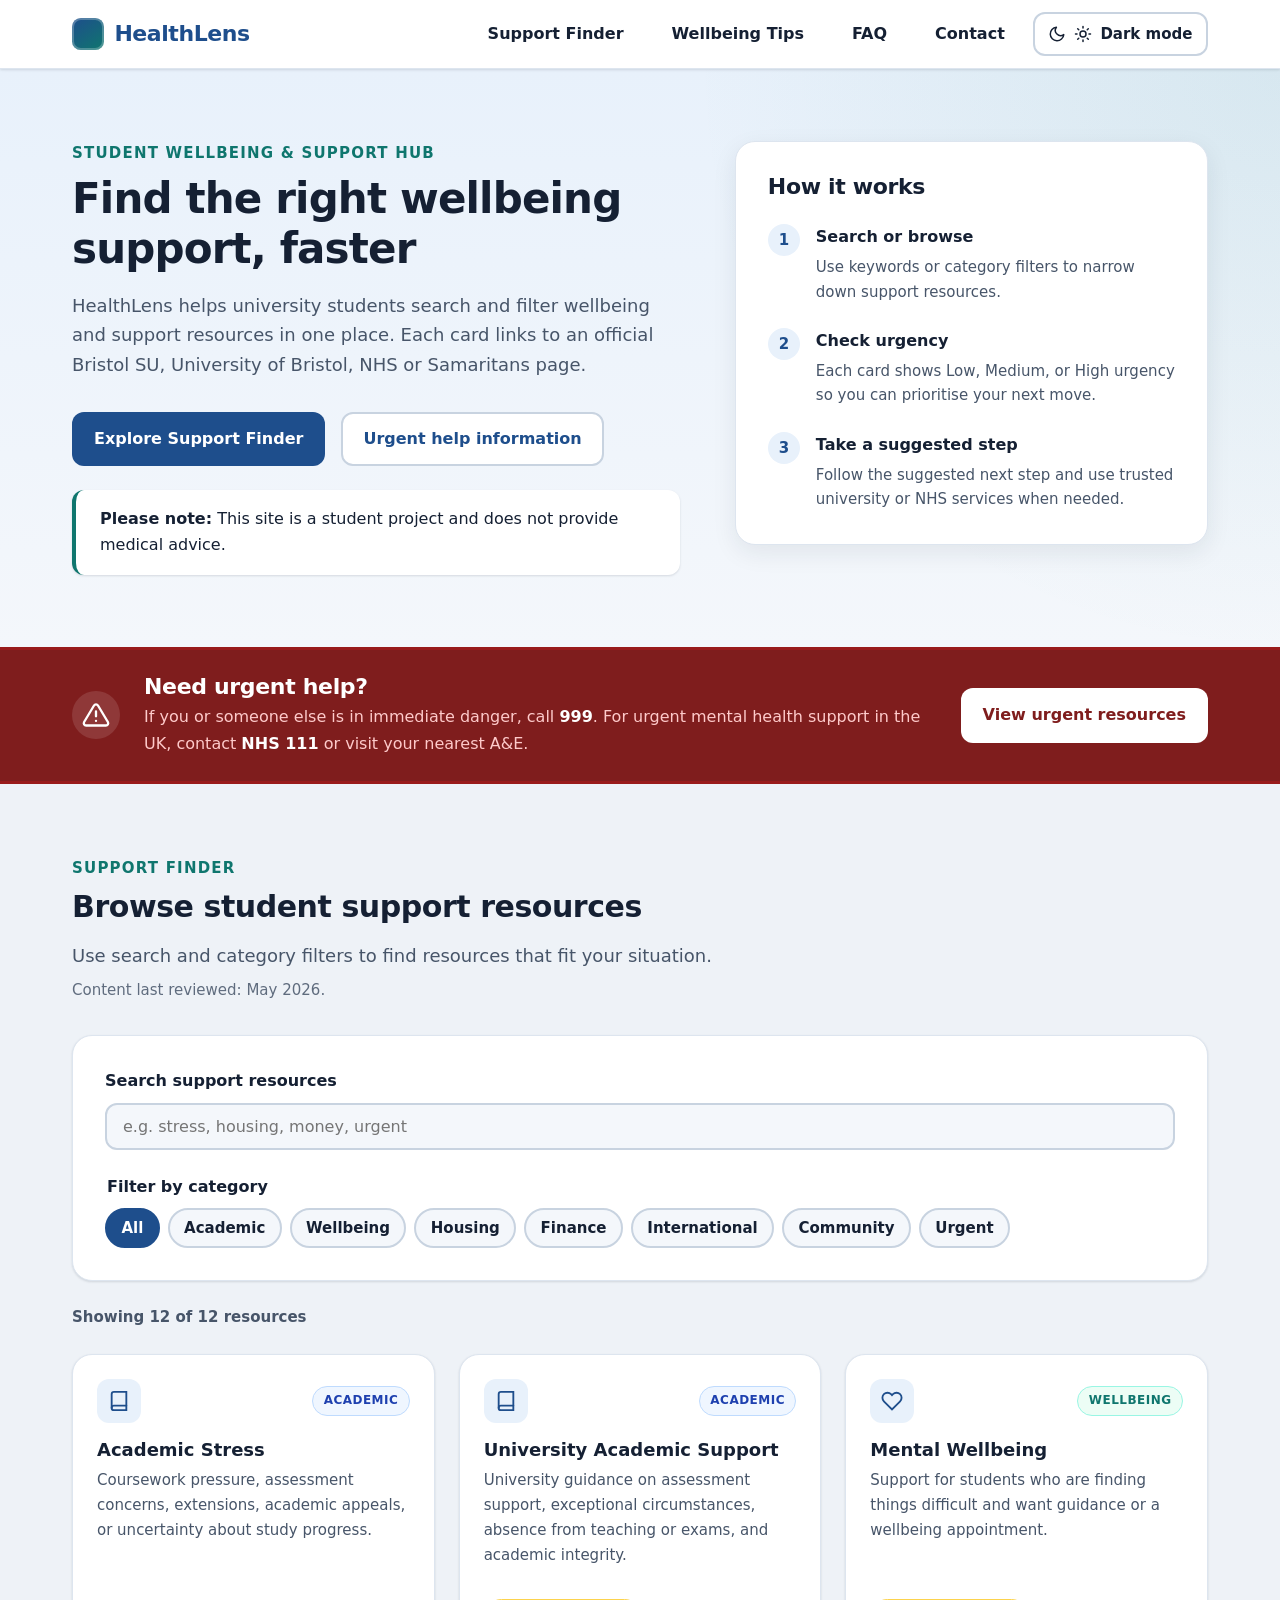
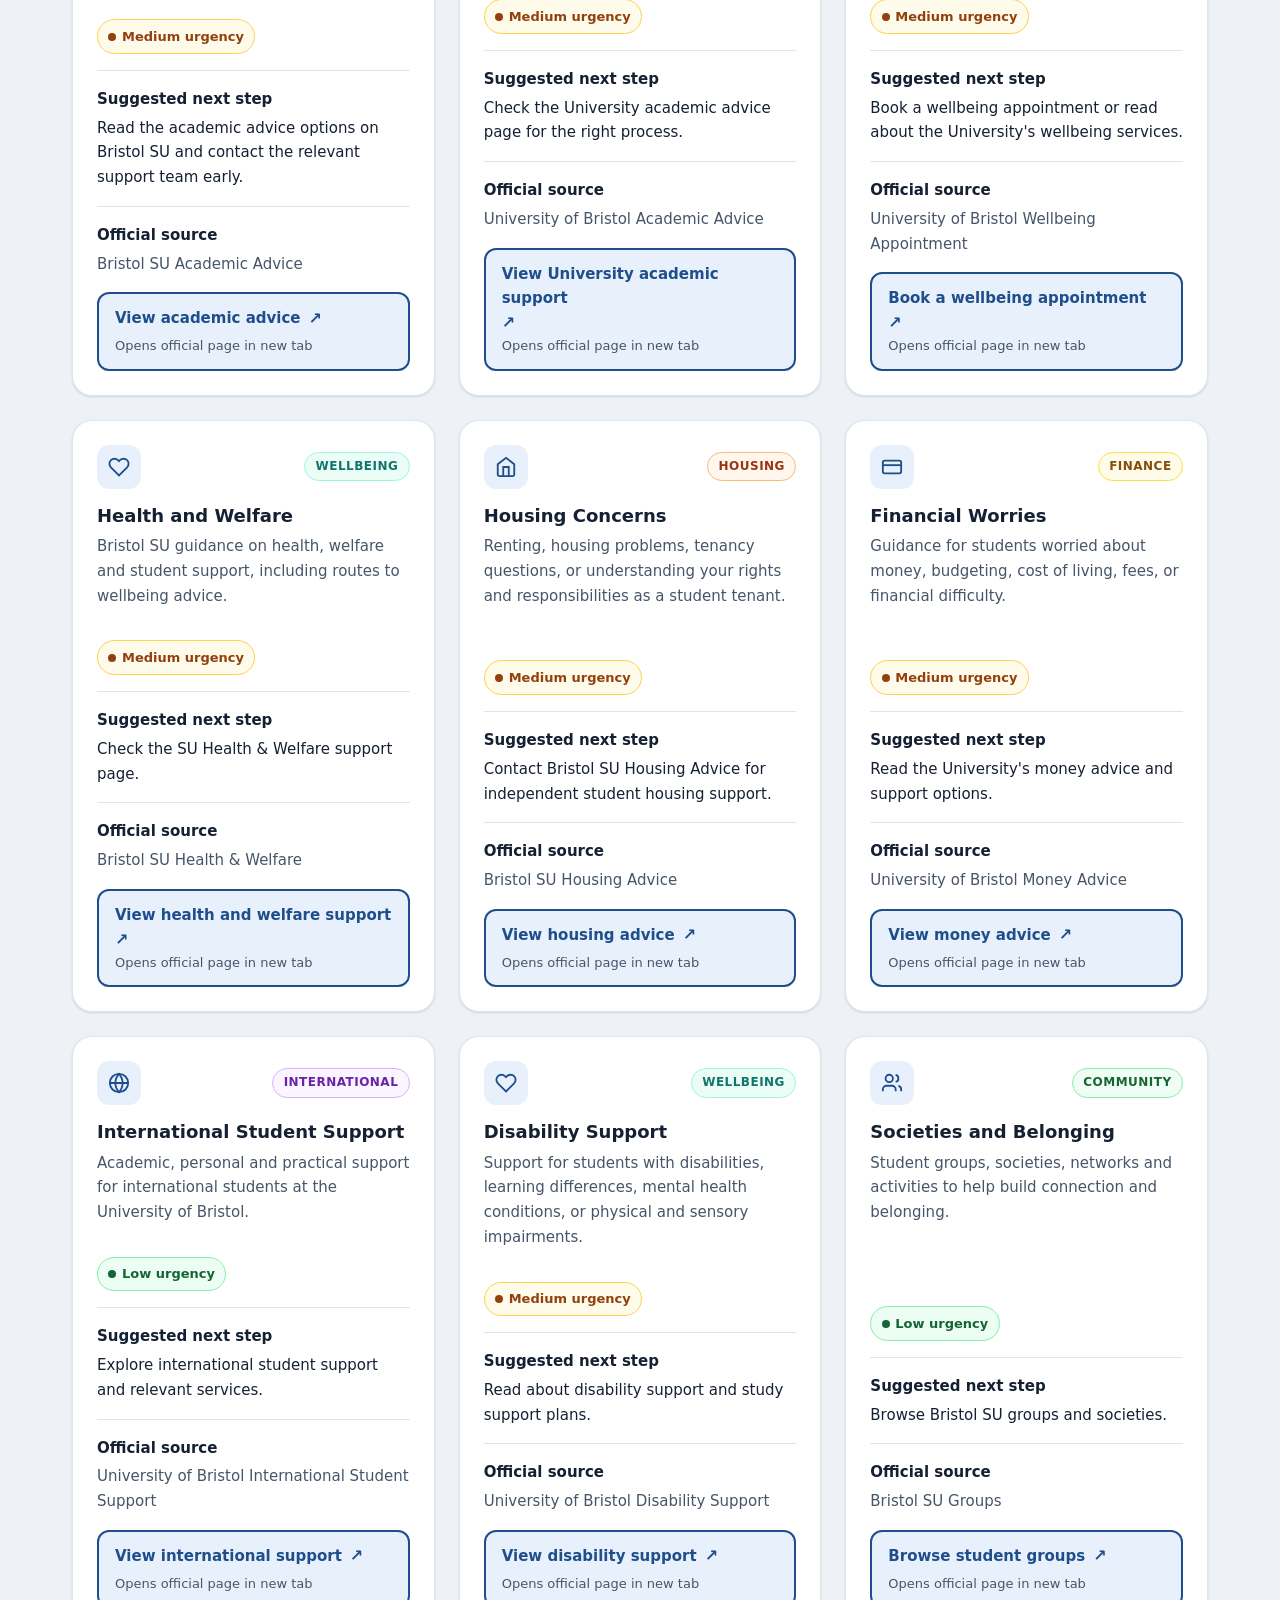
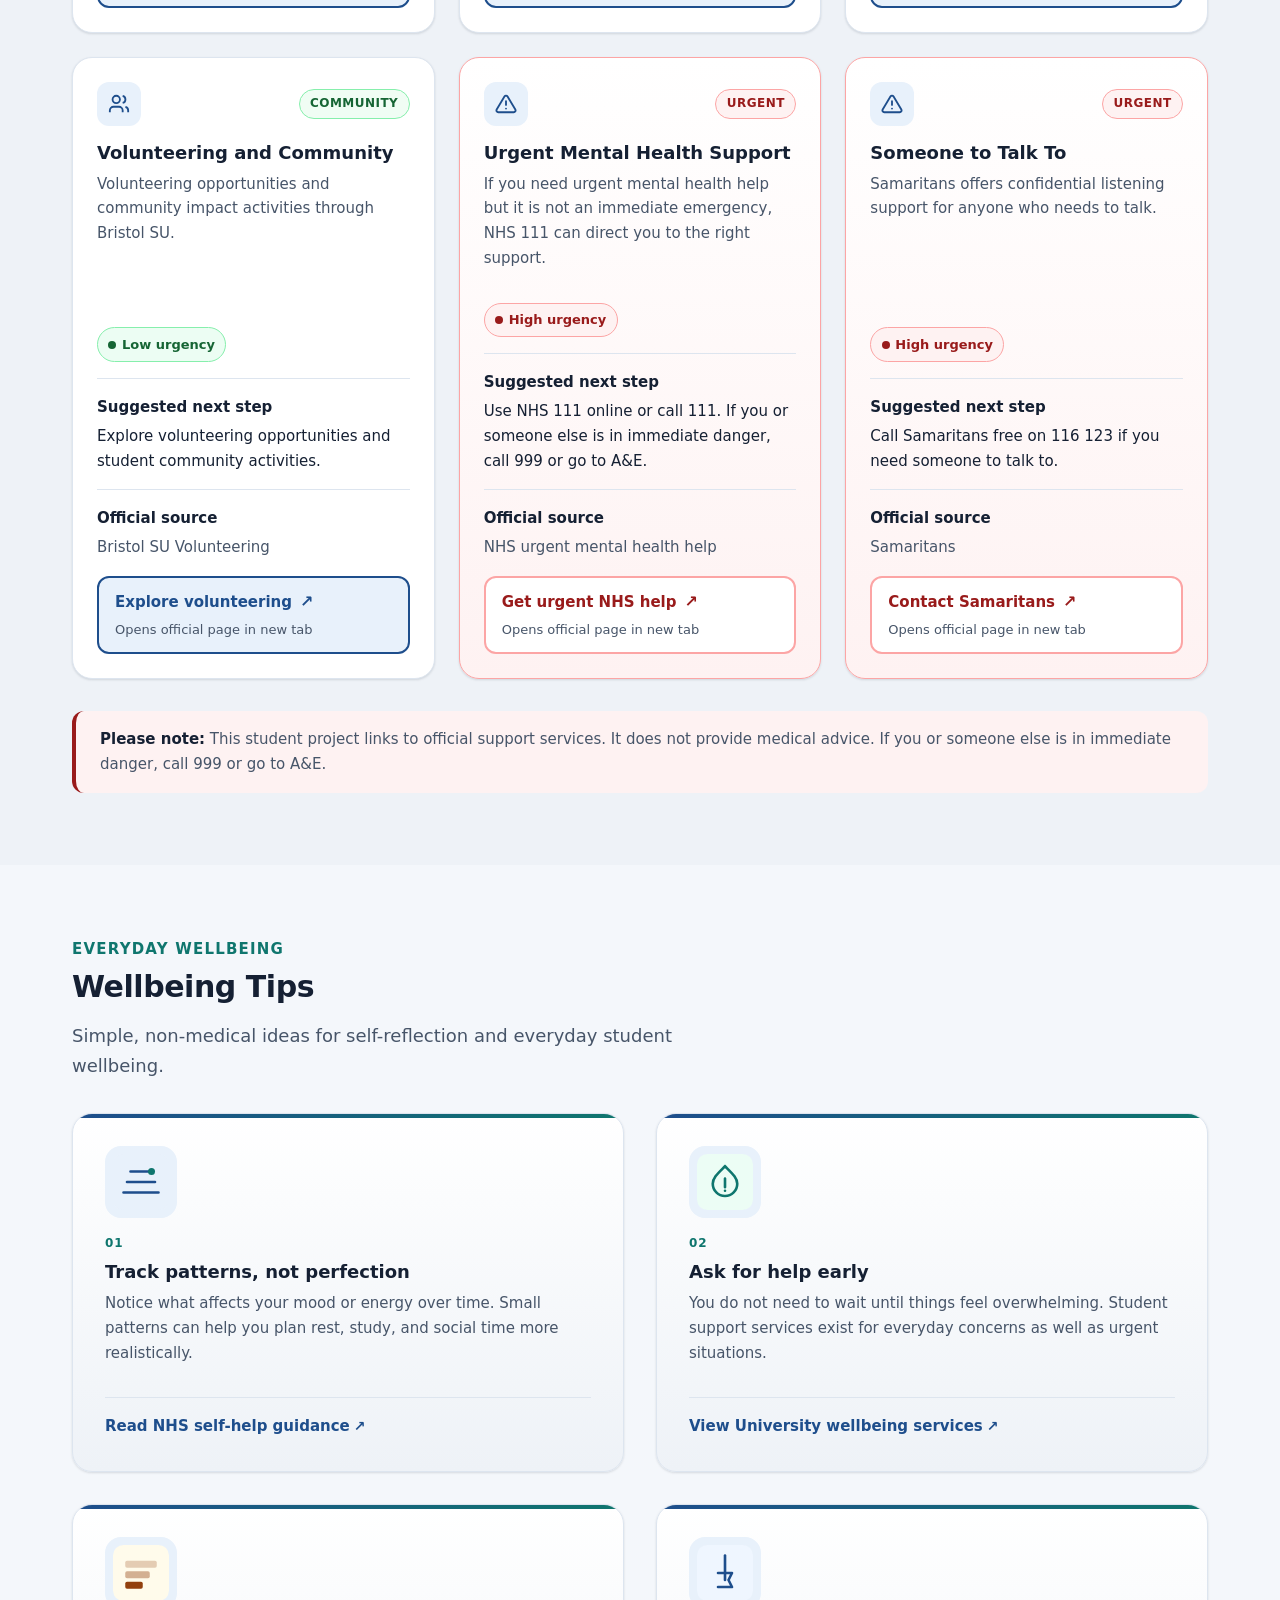
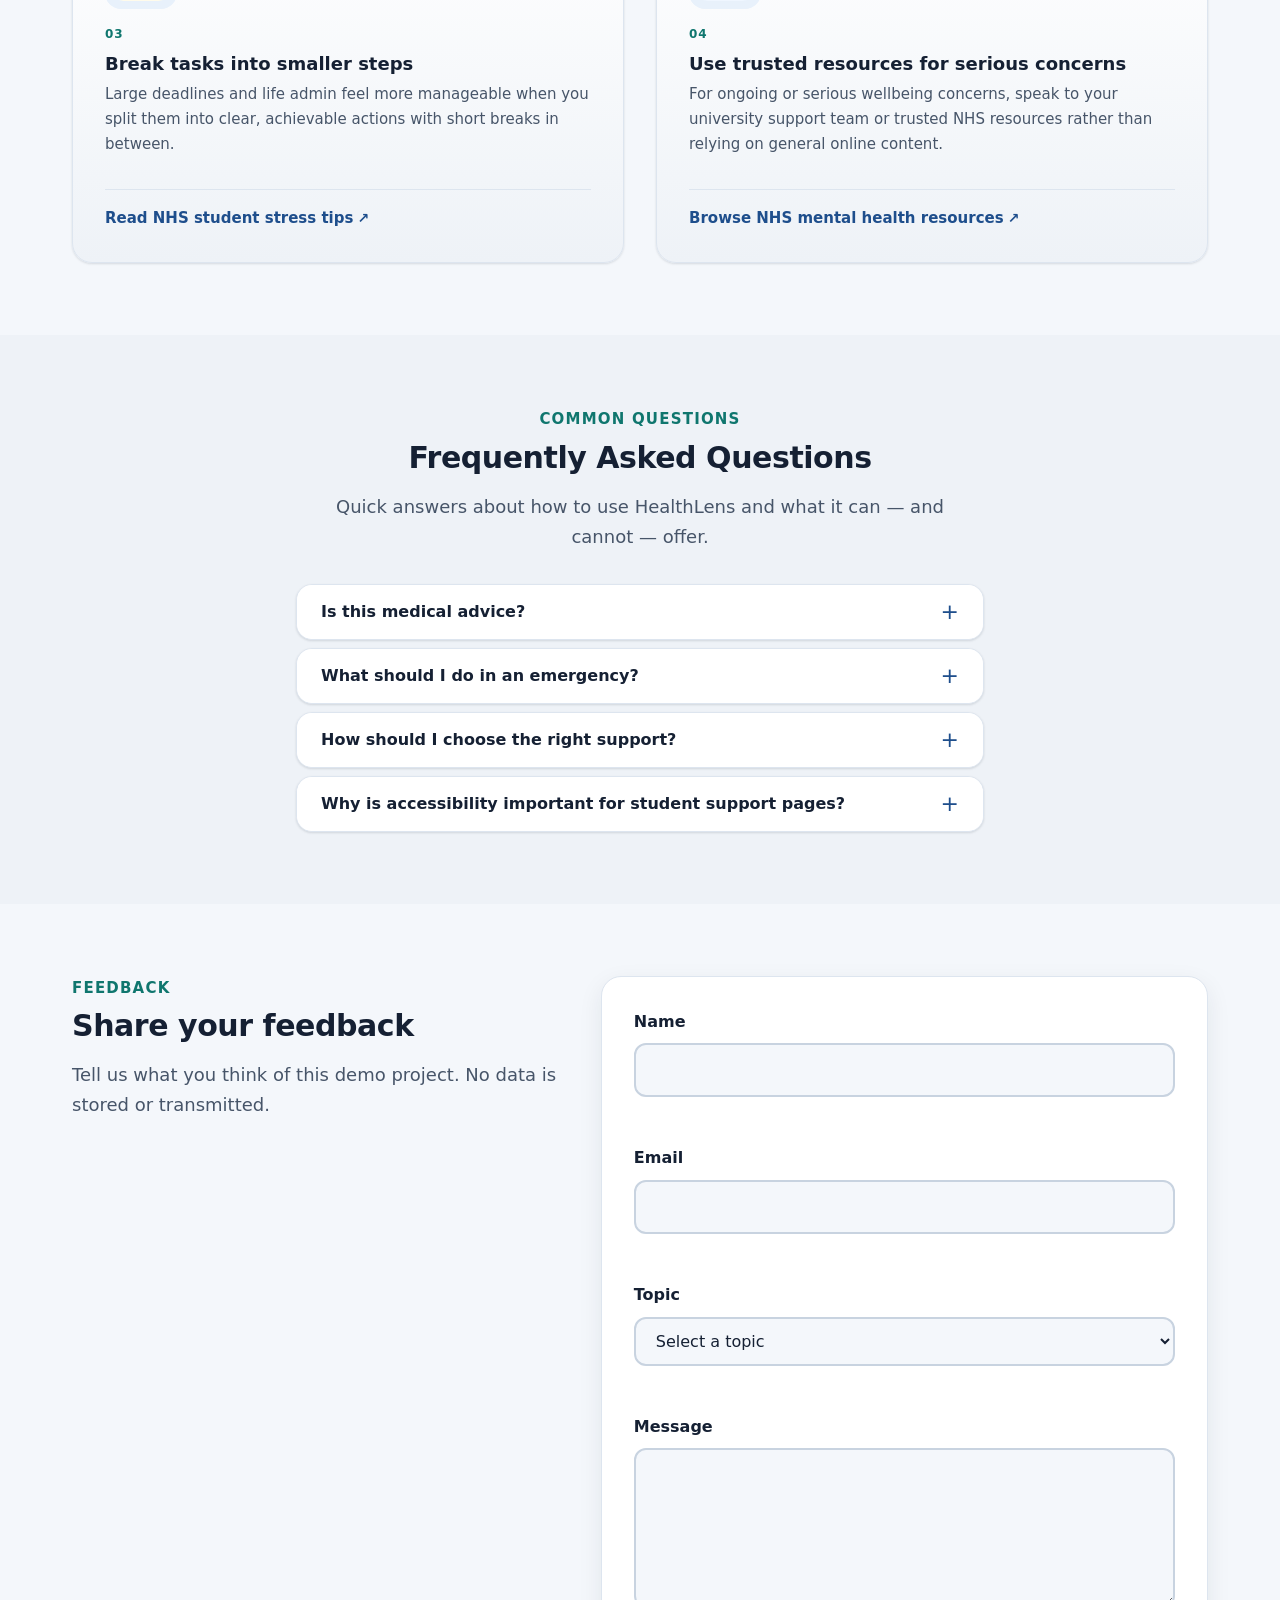
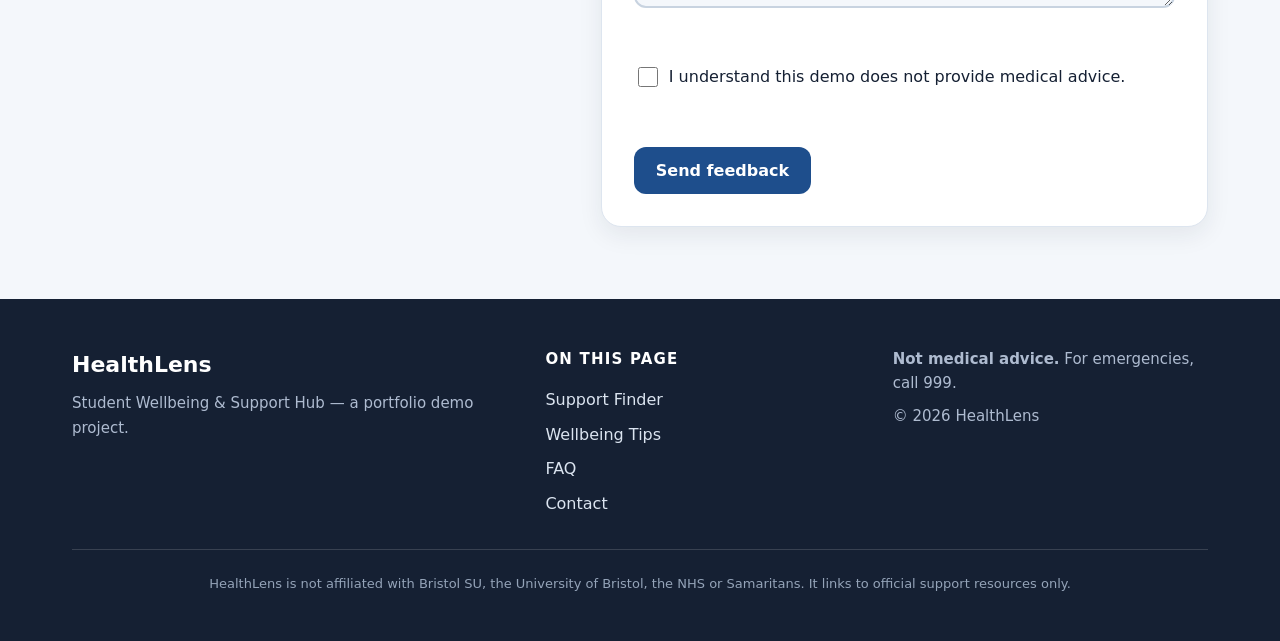
==== index.html @ 634e454d "fix minor bugs" ====
<!DOCTYPE html>
<html lang="en">
<head>
  <meta charset="UTF-8">
  <meta name="viewport" content="width=device-width, initial-scale=1.0">
  <meta name="description" content="HealthLens helps university students find wellbeing and support resources quickly. Search, filter, and explore student support options — not medical advice.">
  <title>HealthLens — Student Wellbeing &amp; Support Hub</title>
  <link rel="icon" href="./assets/favicon.svg" type="image/svg+xml">
  <link rel="stylesheet" href="./styles.css">
  <script>
    (function () {
      try {
        var stored = localStorage.getItem("healthlens-theme");
        if (stored === "light" || stored === "dark") {
          document.documentElement.setAttribute("data-theme", stored);
        } else if (window.matchMedia("(prefers-color-scheme: dark)").matches) {
          document.documentElement.setAttribute("data-theme", "dark");
        } else {
          document.documentElement.setAttribute("data-theme", "light");
        }
      } catch (error) {
        document.documentElement.setAttribute("data-theme", "light");
      }
    })();
  </script>
</head>
<body>
  <a class="skip-link" href="#main-content">Skip to main content</a>

  <header class="site-header">
    <div class="container header-inner">
      <a class="site-logo" href="#hero">
        <span class="site-logo__mark" aria-hidden="true"></span>
        <span class="site-logo__text">HealthLens</span>
      </a>

      <nav id="site-nav" class="site-nav" aria-label="Main navigation">
        <ul class="nav-list">
          <li><a href="#support-finder">Support Finder</a></li>
          <li><a href="#wellbeing-tips">Wellbeing Tips</a></li>
          <li><a href="#faq">FAQ</a></li>
          <li><a href="#contact">Contact</a></li>
        </ul>
      </nav>

      <div class="header-actions">
        <button
          type="button"
          id="theme-toggle"
          class="theme-toggle"
          aria-label="Switch to dark mode"
          aria-pressed="false"
        >
          <span class="theme-toggle__icon theme-toggle__icon--light" aria-hidden="true">
            <svg width="18" height="18" viewBox="0 0 24 24" fill="none" xmlns="http://www.w3.org/2000/svg">
              <path d="M21 12.79A9 9 0 1 1 11.21 3 7 7 0 0 0 21 12.79Z" stroke="currentColor" stroke-width="2" stroke-linecap="round" stroke-linejoin="round"/>
            </svg>
          </span>
          <span class="theme-toggle__icon theme-toggle__icon--dark" aria-hidden="true" hidden>
            <svg width="18" height="18" viewBox="0 0 24 24" fill="none" xmlns="http://www.w3.org/2000/svg">
              <circle cx="12" cy="12" r="4" stroke="currentColor" stroke-width="2"/>
              <path d="M12 2v2M12 20v2M4.93 4.93l1.41 1.41M17.66 17.66l1.41 1.41M2 12h2M20 12h2M4.93 19.07l1.41-1.41M17.66 6.34l1.41-1.41" stroke="currentColor" stroke-width="2" stroke-linecap="round"/>
            </svg>
          </span>
          <span class="theme-toggle__text">Dark mode</span>
        </button>
        <button
          class="nav-toggle"
          type="button"
          aria-expanded="false"
          aria-controls="site-nav"
          aria-label="Open navigation menu"
        >
          <span class="nav-toggle-bar" aria-hidden="true"></span>
          <span class="nav-toggle-bar" aria-hidden="true"></span>
          <span class="nav-toggle-bar" aria-hidden="true"></span>
        </button>
      </div>
    </div>
  </header>

  <main id="main-content">
    <section id="hero" class="hero" aria-labelledby="hero-heading">
      <div class="container hero-grid">
        <div class="hero-content">
          <p class="hero-eyebrow">Student Wellbeing &amp; Support Hub</p>
          <h1 id="hero-heading">Find the right wellbeing support, faster</h1>
          <p class="hero-lead">
            HealthLens helps university students search and filter wellbeing and support resources in one place.
            Each card links to an official Bristol SU, University of Bristol, NHS or Samaritans page.
          </p>
          <div class="hero-actions">
            <a class="btn btn-primary" href="#support-finder">Explore Support Finder</a>
            <a class="btn btn-secondary" href="#urgent-help">Urgent help information</a>
          </div>
          <p class="disclaimer" role="note">
            <strong>Please note:</strong> This site is a student project and does not provide medical advice.
          </p>
        </div>

        <aside class="hero-panel" aria-labelledby="how-it-works-heading">
          <h2 id="how-it-works-heading" class="hero-panel__title">How it works</h2>
          <ol class="hero-steps">
            <li class="hero-step">
              <span class="hero-step__number" aria-hidden="true">1</span>
              <div>
                <strong>Search or browse</strong>
                <p>Use keywords or category filters to narrow down support resources.</p>
              </div>
            </li>
            <li class="hero-step">
              <span class="hero-step__number" aria-hidden="true">2</span>
              <div>
                <strong>Check urgency</strong>
                <p>Each card shows Low, Medium, or High urgency so you can prioritise your next move.</p>
              </div>
            </li>
            <li class="hero-step">
              <span class="hero-step__number" aria-hidden="true">3</span>
              <div>
                <strong>Take a suggested step</strong>
                <p>Follow the suggested next step and use trusted university or NHS services when needed.</p>
              </div>
            </li>
          </ol>
        </aside>
      </div>
    </section>

    <aside id="urgent-help" class="crisis-banner" aria-labelledby="crisis-heading">
      <div class="container crisis-banner__inner">
        <div class="crisis-banner__icon" aria-hidden="true">
          <svg width="28" height="28" viewBox="0 0 24 24" fill="none" xmlns="http://www.w3.org/2000/svg">
            <path d="M12 9v4m0 4h.01M10.29 3.86 1.82 18a2 2 0 0 0 1.71 3h16.94a2 2 0 0 0 1.71-3L13.71 3.86a2 2 0 0 0-3.42 0Z" stroke="currentColor" stroke-width="2" stroke-linecap="round" stroke-linejoin="round"/>
          </svg>
        </div>
        <div class="crisis-banner__content">
          <h2 id="crisis-heading">Need urgent help?</h2>
          <p>
            If you or someone else is in immediate danger, call <strong>999</strong>.
            For urgent mental health support in the UK, contact <strong>NHS 111</strong> or visit your nearest A&amp;E.
          </p>
        </div>
        <a class="btn btn-crisis" href="#resource-grid" data-category-jump="urgent">View urgent resources</a>
      </div>
    </aside>

    <section id="support-finder" class="section section--alt support-finder" aria-labelledby="support-finder-heading">
      <div class="container">
        <header class="section-header">
          <p class="section-eyebrow">Support Finder</p>
          <h2 id="support-finder-heading">Browse student support resources</h2>
          <p class="section-intro">
            Use search and category filters to find resources that fit your situation.
          </p>
          <p class="content-meta">Content last reviewed: May 2026.</p>
        </header>

        <div class="finder-controls">
          <div class="search-wrapper">
            <label for="resource-search">Search support resources</label>
            <input
              type="search"
              id="resource-search"
              name="resource-search"
              autocomplete="off"
              placeholder="e.g. stress, housing, money, urgent"
            >
          </div>

          <fieldset class="filter-fieldset">
            <legend>Filter by category</legend>
            <div class="filter-buttons" role="group" aria-label="Category filters">
              <button type="button" class="filter-btn is-active" data-category="all" aria-pressed="true">All</button>
              <button type="button" class="filter-btn" data-category="academic" aria-pressed="false">Academic</button>
              <button type="button" class="filter-btn" data-category="wellbeing" aria-pressed="false">Wellbeing</button>
              <button type="button" class="filter-btn" data-category="housing" aria-pressed="false">Housing</button>
              <button type="button" class="filter-btn" data-category="finance" aria-pressed="false">Finance</button>
              <button type="button" class="filter-btn" data-category="international" aria-pressed="false">International</button>
              <button type="button" class="filter-btn" data-category="community" aria-pressed="false">Community</button>
              <button type="button" class="filter-btn" data-category="urgent" aria-pressed="false">Urgent</button>
            </div>
          </fieldset>
        </div>

        <p id="results-count" class="results-count" aria-live="polite" aria-atomic="true">Loading support resources…</p>
        <p id="results-status" class="visually-hidden" aria-live="polite" aria-atomic="true"></p>

        <div id="resource-grid" class="resource-grid">
          <!-- Support cards rendered by script.js -->
        </div>

        <p class="support-note support-note--urgent" role="note">
          <strong>Please note:</strong> This student project links to official support services. It does not provide medical advice. If you or someone else is in immediate danger, call 999 or go to A&amp;E.
        </p>

        <p id="no-results" class="no-results" hidden>
          No matching resources found. Try a different search term or category.
        </p>
      </div>
    </section>

    <section id="wellbeing-tips" class="section wellbeing-tips" aria-labelledby="wellbeing-tips-heading">
      <div class="container">
        <header class="section-header">
          <p class="section-eyebrow">Everyday wellbeing</p>
          <h2 id="wellbeing-tips-heading">Wellbeing Tips</h2>
          <p class="section-intro">
            Simple, non-medical ideas for self-reflection and everyday student wellbeing.
          </p>
        </header>

        <ul class="tips-list">
          <li class="tip-card">
            <img class="tip-card__image" src="./assets/tips/tip-patterns.svg" alt="" width="64" height="64">
            <span class="tip-card__number" aria-hidden="true">01</span>
            <h3>Track patterns, not perfection</h3>
            <p>Notice what affects your mood or energy over time. Small patterns can help you plan rest, study, and social time more realistically.</p>
            <a class="tip-card__link" href="https://www.nhs.uk/mental-health/self-help/" target="_blank" rel="noopener noreferrer">Read NHS self-help guidance</a>
          </li>
          <li class="tip-card">
            <img class="tip-card__image" src="./assets/tips/tip-help.svg" alt="" width="64" height="64">
            <span class="tip-card__number" aria-hidden="true">02</span>
            <h3>Ask for help early</h3>
            <p>You do not need to wait until things feel overwhelming. Student support services exist for everyday concerns as well as urgent situations.</p>
            <a class="tip-card__link" href="https://www.bristol.ac.uk/students/support/managing-student-life/wellbeing-services/" target="_blank" rel="noopener noreferrer">View University wellbeing services</a>
          </li>
          <li class="tip-card">
            <img class="tip-card__image" src="./assets/tips/tip-steps.svg" alt="" width="64" height="64">
            <span class="tip-card__number" aria-hidden="true">03</span>
            <h3>Break tasks into smaller steps</h3>
            <p>Large deadlines and life admin feel more manageable when you split them into clear, achievable actions with short breaks in between.</p>
            <a class="tip-card__link" href="https://www.nhs.uk/mental-health/advice-for-life-situations/student-stress-self-help-tips/" target="_blank" rel="noopener noreferrer">Read NHS student stress tips</a>
          </li>
          <li class="tip-card">
            <img class="tip-card__image" src="./assets/tips/tip-trusted.svg" alt="" width="64" height="64">
            <span class="tip-card__number" aria-hidden="true">04</span>
            <h3>Use trusted resources for serious concerns</h3>
            <p>For ongoing or serious wellbeing concerns, speak to your university support team or trusted NHS resources rather than relying on general online content.</p>
            <a class="tip-card__link" href="https://www.nhs.uk/mental-health/" target="_blank" rel="noopener noreferrer">Browse NHS mental health resources</a>
          </li>
        </ul>
      </div>
    </section>

    <section id="faq" class="section section--alt faq" aria-labelledby="faq-heading">
      <div class="container container--narrow">
        <header class="section-header section-header--center">
          <p class="section-eyebrow">Common questions</p>
          <h2 id="faq-heading">Frequently Asked Questions</h2>
          <p class="section-intro">Quick answers about how to use HealthLens and what it can — and cannot — offer.</p>
        </header>

        <div class="accordion">
          <div class="accordion-item">
            <h3>
              <button type="button" class="accordion-trigger" id="faq-trigger-1" aria-expanded="false" aria-controls="faq-panel-1">
                Is this medical advice?
              </button>
            </h3>
            <div id="faq-panel-1" class="accordion-panel" role="region" aria-labelledby="faq-trigger-1" hidden>
              <p>
                No. HealthLens is a student project designed to help you discover wellbeing and support resources.
                It does not diagnose conditions, predict health outcomes, or recommend treatments.
                Always seek professional support for medical or mental health concerns.
              </p>
            </div>
          </div>

          <div class="accordion-item">
            <h3>
              <button type="button" class="accordion-trigger" id="faq-trigger-2" aria-expanded="false" aria-controls="faq-panel-2">
                What should I do in an emergency?
              </button>
            </h3>
            <div id="faq-panel-2" class="accordion-panel" role="region" aria-labelledby="faq-trigger-2" hidden>
              <p>
                If you or someone else is in immediate danger, call 999. For urgent mental health support in the UK,
                you can contact NHS 111 or visit your nearest A&amp;E. Your university may also offer an out-of-hours
                wellbeing helpline — check their official website for current contact details.
              </p>
            </div>
          </div>

          <div class="accordion-item">
            <h3>
              <button type="button" class="accordion-trigger" id="faq-trigger-3" aria-expanded="false" aria-controls="faq-panel-3">
                How should I choose the right support?
              </button>
            </h3>
            <div id="faq-panel-3" class="accordion-panel" role="region" aria-labelledby="faq-trigger-3" hidden>
              <p>
                Start with the urgency level on each card. Low urgency items may suit self-guided resources or peer groups.
                Medium urgency may benefit from speaking to a tutor, adviser, or wellbeing team. High urgency cards point
                toward immediate or specialist support. When unsure, contact your student services hub for guidance.
              </p>
            </div>
          </div>

          <div class="accordion-item">
            <h3>
              <button type="button" class="accordion-trigger" id="faq-trigger-4" aria-expanded="false" aria-controls="faq-panel-4">
                Why is accessibility important for student support pages?
              </button>
            </h3>
            <div id="faq-panel-4" class="accordion-panel" role="region" aria-labelledby="faq-trigger-4" hidden>
              <p>
                Students access support in many contexts — on phones between lectures, with screen readers, or under stress
                when clarity matters most. Accessible design ensures everyone can find help quickly, understand content,
                and use forms and navigation without unnecessary barriers.
              </p>
            </div>
          </div>
        </div>
      </div>
    </section>

    <section id="contact" class="section contact" aria-labelledby="contact-heading">
      <div class="container">
        <div class="contact-layout">
          <header class="section-header">
            <p class="section-eyebrow">Feedback</p>
            <h2 id="contact-heading">Share your feedback</h2>
            <p class="section-intro">
              Tell us what you think of this demo project. No data is stored or transmitted.
            </p>
          </header>

          <form id="contact-form" class="contact-form" novalidate>
            <div class="form-field">
              <label for="contact-name">Name</label>
              <input type="text" id="contact-name" name="name" required autocomplete="name">
              <span class="field-error" id="contact-name-error" role="alert"></span>
            </div>

            <div class="form-field">
              <label for="contact-email">Email</label>
              <input type="email" id="contact-email" name="email" required autocomplete="email">
              <span class="field-error" id="contact-email-error" role="alert"></span>
            </div>

            <div class="form-field">
              <label for="contact-topic">Topic</label>
              <select id="contact-topic" name="topic" required>
                <option value="">Select a topic</option>
                <option value="general">General enquiry</option>
                <option value="support-finder">Support Finder feedback</option>
                <option value="accessibility">Accessibility feedback</option>
                <option value="content">Content suggestion</option>
              </select>
              <span class="field-error" id="contact-topic-error" role="alert"></span>
            </div>

            <div class="form-field">
              <label for="contact-message">Message</label>
              <textarea id="contact-message" name="message" rows="5" required minlength="10"></textarea>
              <span class="field-error" id="contact-message-error" role="alert"></span>
            </div>

            <div class="form-field form-field--checkbox">
              <input type="checkbox" id="contact-consent" name="consent" required>
              <label for="contact-consent">I understand this demo does not provide medical advice.</label>
              <span class="field-error" id="contact-consent-error" role="alert"></span>
            </div>

            <button type="submit" class="btn btn-primary">Send feedback</button>

            <div id="form-success" class="form-success" role="status" tabindex="-1" hidden>
              Thank you. This is a demo form, so no data has been sent.
            </div>
          </form>
        </div>
      </div>
    </section>
  </main>

  <footer class="site-footer">
    <div class="container footer-grid">
      <div class="footer-brand">
        <p class="footer-logo">HealthLens</p>
        <p class="footer-tagline">Student Wellbeing &amp; Support Hub — a portfolio demo project.</p>
      </div>

      <nav class="footer-nav" aria-label="Footer navigation">
        <p class="footer-nav__title">On this page</p>
        <ul>
          <li><a href="#support-finder">Support Finder</a></li>
          <li><a href="#wellbeing-tips">Wellbeing Tips</a></li>
          <li><a href="#faq">FAQ</a></li>
          <li><a href="#contact">Contact</a></li>
        </ul>
      </nav>

      <div class="footer-meta">
        <p class="footer-disclaimer"><strong>Not medical advice.</strong> For emergencies, call 999.</p>
        <p class="footer-copy">&copy; 2026 HealthLens</p>
      </div>
    </div>

    <div class="container">
      <p class="site-footnote" role="note">
        HealthLens is not affiliated with Bristol SU, the University of Bristol, the NHS or Samaritans. It links to official support resources only.
      </p>
    </div>
  </footer>

  <script src="./script.js"></script>
</body>
</html>
---- styles.css ----
/* ==========================================================================
   HealthLens — Student Wellbeing & Support Hub
   Version 0.5 styles
   ========================================================================== */

:root {
  --color-bg: #f4f7fb;
  --color-bg-alt: #eef2f7;
  --color-surface: #ffffff;
  --color-text: #152033;
  --color-text-muted: #475569;
  --color-primary: #1e4e8c;
  --color-primary-dark: #163a68;
  --color-primary-light: #e8f1fb;
  --color-accent: #0f766e;
  --color-accent-light: #e6fffa;
  --color-border: #c8d3e0;
  --color-border-light: #dde5ef;
  --color-focus: #1e4e8c;
  --color-focus-ring: rgba(30, 78, 140, 0.28);
  --color-error: #b42318;
  --color-error-bg: #fef3f2;
  --color-success: #166534;
  --color-success-bg: #ecfdf3;
  --color-crisis-bg: #7f1d1d;
  --color-crisis-text: #ffffff;
  --color-crisis-border: #991b1b;
  --color-urgency-low: #166534;
  --color-urgency-low-bg: #ecfdf3;
  --color-urgency-low-border: #86efac;
  --color-urgency-medium: #92400e;
  --color-urgency-medium-bg: #fffbeb;
  --color-urgency-medium-border: #fcd34d;
  --color-urgency-high: #991b1b;
  --color-urgency-high-bg: #fef2f2;
  --color-urgency-high-border: #fca5a5;

  --font-family: "Segoe UI", system-ui, -apple-system, BlinkMacSystemFont, "Helvetica Neue", Arial, sans-serif;
  --font-size-base: 1rem;
  --font-size-sm: 0.9375rem;
  --font-size-lg: 1.125rem;
  --font-size-xl: 1.375rem;
  --font-size-2xl: 1.875rem;
  --font-size-3xl: 2.625rem;
  --line-height-base: 1.65;
  --line-height-heading: 1.2;

  --space-xs: 0.25rem;
  --space-sm: 0.5rem;
  --space-md: 1rem;
  --space-lg: 1.5rem;
  --space-xl: 2rem;
  --space-2xl: 3rem;
  --space-3xl: 4.5rem;

  --container-max: 74rem;
  --container-narrow: 42rem;
  --header-height: 4.25rem;
  --radius-sm: 0.375rem;
  --radius-md: 0.75rem;
  --radius-lg: 1rem;
  --radius-xl: 1.25rem;
  --shadow-sm: 0 1px 2px rgba(21, 32, 51, 0.06), 0 1px 3px rgba(21, 32, 51, 0.08);
  --shadow-md: 0 8px 24px rgba(21, 32, 51, 0.08);
  --shadow-lg: 0 16px 40px rgba(21, 32, 51, 0.1);
  --transition-fast: 160ms ease;
}

*,
*::before,
*::after {
  box-sizing: border-box;
}

html {
  scroll-behavior: smooth;
  scroll-padding-top: var(--header-height);
}

body {
  margin: 0;
  font-family: var(--font-family);
  font-size: var(--font-size-base);
  line-height: var(--line-height-base);
  color: var(--color-text);
  background: var(--color-bg);
}

img,
svg {
  display: block;
  max-width: 100%;
}

.visually-hidden {
  position: absolute;
  width: 1px;
  height: 1px;
  padding: 0;
  margin: -1px;
  overflow: hidden;
  clip: rect(0, 0, 0, 0);
  white-space: nowrap;
  border: 0;
}

.skip-link {
  position: absolute;
  top: -100%;
  left: var(--space-md);
  z-index: 1000;
  padding: 0.75rem 1rem;
  background: var(--color-primary);
  color: #fff;
  text-decoration: none;
  font-weight: 700;
  border-radius: var(--radius-sm);
}

.skip-link:focus {
  top: var(--space-md);
}

:focus {
  outline: none;
}

:focus-visible {
  outline: 3px solid var(--color-focus);
  outline-offset: 2px;
  box-shadow: 0 0 0 4px var(--color-focus-ring);
}

.container {
  width: 100%;
  max-width: var(--container-max);
  margin-inline: auto;
  padding-inline: var(--space-lg);
}

.container--narrow {
  max-width: calc(var(--container-narrow) + 4rem);
}

.section {
  padding-block: var(--space-3xl);
}

.section--alt {
  background: var(--color-bg-alt);
}

.section-header {
  margin-bottom: var(--space-xl);
}

.section-header--center {
  text-align: center;
}

.section-header--center .section-intro {
  margin-inline: auto;
}

.section-eyebrow {
  margin: 0 0 var(--space-sm);
  font-size: var(--font-size-sm);
  font-weight: 700;
  letter-spacing: 0.08em;
  text-transform: uppercase;
  color: var(--color-accent);
}

.section-intro {
  max-width: 42rem;
  margin: 0;
  color: var(--color-text-muted);
  font-size: var(--font-size-lg);
}

.content-meta {
  margin: var(--space-sm) 0 0;
  font-size: var(--font-size-sm);
  color: var(--color-text-muted);
  opacity: 0.85;
}

h1,
h2,
h3 {
  line-height: var(--line-height-heading);
  color: var(--color-text);
}

h1 {
  font-size: clamp(2rem, 4.5vw, var(--font-size-3xl));
  margin: 0 0 var(--space-md);
  letter-spacing: -0.02em;
}

h2 {
  font-size: clamp(1.5rem, 3vw, var(--font-size-2xl));
  margin: 0 0 var(--space-md);
  letter-spacing: -0.015em;
}

h3 {
  font-size: var(--font-size-lg);
  margin: 0 0 var(--space-sm);
}

p {
  margin: 0 0 var(--space-md);
}

p:last-child {
  margin-bottom: 0;
}

ul,
ol {
  margin: 0;
  padding: 0;
}

/* Header */
.site-header {
  position: sticky;
  top: 0;
  z-index: 100;
  background: rgba(255, 255, 255, 0.96);
  backdrop-filter: blur(8px);
  border-bottom: 1px solid var(--color-border-light);
  box-shadow: var(--shadow-sm);
}

.header-inner {
  display: grid;
  grid-template-columns: auto 1fr auto;
  align-items: center;
  min-height: var(--header-height);
  gap: var(--space-md);
}

.site-nav {
  justify-self: end;
}

.site-logo {
  display: inline-flex;
  align-items: center;
  gap: 0.65rem;
  text-decoration: none;
  color: var(--color-primary);
}

.site-logo__mark {
  width: 2rem;
  height: 2rem;
  border-radius: 0.55rem;
  background: linear-gradient(145deg, var(--color-primary) 0%, var(--color-accent) 100%);
  box-shadow: inset 0 0 0 2px rgba(255, 255, 255, 0.25);
}

.site-logo__text {
  font-size: var(--font-size-xl);
  font-weight: 800;
  letter-spacing: -0.02em;
}

.header-actions {
  display: flex;
  align-items: center;
  gap: var(--space-sm);
  flex-shrink: 0;
}

.theme-toggle {
  display: inline-flex;
  align-items: center;
  gap: var(--space-sm);
  min-height: 2.75rem;
  padding: 0.5rem 0.85rem;
  font-size: var(--font-size-sm);
  font-family: inherit;
  font-weight: 600;
  color: var(--color-text);
  background: var(--color-surface);
  border: 2px solid var(--color-border);
  border-radius: var(--radius-md);
  cursor: pointer;
  white-space: nowrap;
  transition: background var(--transition-fast), border-color var(--transition-fast), color var(--transition-fast);
}

.theme-toggle__icon {
  display: inline-flex;
  align-items: center;
  justify-content: center;
  flex-shrink: 0;
}

.theme-toggle__icon svg {
  display: block;
}

.theme-toggle:hover {
  color: var(--color-primary);
  border-color: var(--color-primary);
  background: var(--color-primary-light);
}

.nav-toggle {
  display: none;
  flex-direction: column;
  justify-content: center;
  gap: 5px;
  width: 2.75rem;
  height: 2.75rem;
  padding: var(--space-sm);
  background: transparent;
  border: 2px solid transparent;
  border-radius: var(--radius-sm);
  cursor: pointer;
}

.nav-toggle-bar {
  display: block;
  width: 100%;
  height: 2px;
  background: var(--color-text);
  border-radius: 1px;
}

.nav-list {
  display: flex;
  flex-wrap: wrap;
  gap: var(--space-sm) var(--space-lg);
  list-style: none;
}

.nav-list a {
  display: block;
  padding: 0.55rem 0.75rem;
  color: var(--color-text);
  text-decoration: none;
  font-weight: 600;
  border-radius: var(--radius-sm);
}

.nav-list a:hover {
  color: var(--color-primary);
  background: var(--color-primary-light);
}

/* Buttons */
.btn {
  display: inline-flex;
  align-items: center;
  justify-content: center;
  min-height: 2.75rem;
  padding: 0.75rem 1.25rem;
  font-size: var(--font-size-base);
  font-family: inherit;
  font-weight: 700;
  text-decoration: none;
  text-align: center;
  border: 2px solid transparent;
  border-radius: var(--radius-md);
  cursor: pointer;
  transition: background var(--transition-fast), border-color var(--transition-fast), transform var(--transition-fast);
}

.btn-primary {
  color: #fff;
  background: var(--color-primary);
}

.btn-primary:hover {
  background: var(--color-primary-dark);
}

.btn-secondary {
  color: var(--color-primary);
  background: var(--color-surface);
  border-color: var(--color-border);
}

.btn-secondary:hover {
  background: var(--color-primary-light);
  border-color: var(--color-primary);
}

.btn-crisis {
  color: var(--color-crisis-bg);
  background: #fff;
  white-space: nowrap;
}

.btn-crisis:hover {
  background: #fef2f2;
}

/* Hero */
.hero {
  padding-block: var(--space-3xl);
  background:
    radial-gradient(circle at top right, rgba(15, 118, 110, 0.08), transparent 42%),
    linear-gradient(180deg, var(--color-primary-light) 0%, var(--color-bg) 100%);
}

.hero-grid {
  display: grid;
  grid-template-columns: 1.2fr 0.9fr;
  gap: var(--space-xl);
  align-items: start;
}

.hero-eyebrow {
  margin: 0 0 var(--space-sm);
  font-size: var(--font-size-sm);
  font-weight: 700;
  letter-spacing: 0.08em;
  text-transform: uppercase;
  color: var(--color-accent);
}

.hero-lead {
  max-width: 38rem;
  font-size: var(--font-size-lg);
  color: var(--color-text-muted);
}

.hero-actions {
  display: flex;
  flex-wrap: wrap;
  gap: var(--space-md);
  margin: var(--space-xl) 0 var(--space-lg);
}

.disclaimer {
  display: inline-block;
  padding: var(--space-md) var(--space-lg);
  background: var(--color-surface);
  border-left: 4px solid var(--color-accent);
  border-radius: var(--radius-md);
  box-shadow: var(--shadow-sm);
  max-width: 38rem;
}

.hero-panel {
  padding: var(--space-xl);
  background: var(--color-surface);
  border: 1px solid var(--color-border-light);
  border-radius: var(--radius-xl);
  box-shadow: var(--shadow-md);
}

.hero-panel__title {
  margin-bottom: var(--space-lg);
  font-size: var(--font-size-xl);
}

.hero-steps {
  display: grid;
  gap: var(--space-lg);
  list-style: none;
}

.hero-step {
  display: grid;
  grid-template-columns: auto 1fr;
  gap: var(--space-md);
  align-items: start;
}

.hero-step__number {
  display: inline-flex;
  align-items: center;
  justify-content: center;
  width: 2rem;
  height: 2rem;
  font-size: var(--font-size-sm);
  font-weight: 800;
  color: var(--color-primary);
  background: var(--color-primary-light);
  border-radius: 999px;
}

.hero-step p {
  margin-top: var(--space-xs);
  color: var(--color-text-muted);
  font-size: var(--font-size-sm);
}

/* Crisis banner */
.crisis-banner {
  scroll-margin-top: var(--header-height);
  background: var(--color-crisis-bg);
  color: var(--color-crisis-text);
  border-block: 3px solid var(--color-crisis-border);
}

.crisis-banner__inner {
  display: grid;
  grid-template-columns: auto 1fr auto;
  gap: var(--space-lg);
  align-items: center;
  padding-block: var(--space-lg);
}

.crisis-banner__icon {
  display: flex;
  align-items: center;
  justify-content: center;
  width: 3rem;
  height: 3rem;
  background: rgba(255, 255, 255, 0.12);
  border-radius: 999px;
}

.crisis-banner h2 {
  margin-bottom: var(--space-xs);
  color: #fff;
  font-size: var(--font-size-xl);
}

.crisis-banner p {
  margin: 0;
  color: #fecaca;
}

.crisis-banner strong {
  color: #fff;
}

/* Support Finder */
.finder-controls {
  display: grid;
  gap: var(--space-lg);
  margin-bottom: var(--space-lg);
  padding: var(--space-xl);
  background: var(--color-surface);
  border: 1px solid var(--color-border-light);
  border-radius: var(--radius-xl);
  box-shadow: var(--shadow-sm);
}

.search-wrapper label,
.filter-fieldset legend {
  display: block;
  margin-bottom: var(--space-sm);
  font-weight: 700;
}

.search-wrapper input[type="search"] {
  width: 100%;
  min-height: 2.75rem;
  padding: 0.75rem 1rem;
  font-size: var(--font-size-base);
  font-family: inherit;
  border: 2px solid var(--color-border);
  border-radius: var(--radius-md);
  background: var(--color-bg);
}

.search-wrapper input[type="search"]:hover {
  border-color: var(--color-primary);
}

.filter-fieldset {
  border: none;
  margin: 0;
  padding: 0;
}

.filter-buttons {
  display: flex;
  flex-wrap: wrap;
  gap: var(--space-sm);
}

.filter-btn {
  min-height: 2.5rem;
  padding: 0.5rem 0.9rem;
  font-size: var(--font-size-sm);
  font-family: inherit;
  font-weight: 600;
  color: var(--color-text);
  background: var(--color-bg);
  border: 2px solid var(--color-border);
  border-radius: 999px;
  cursor: pointer;
  transition: background var(--transition-fast), border-color var(--transition-fast);
}

.filter-btn:hover {
  border-color: var(--color-primary);
  background: var(--color-primary-light);
}

.filter-btn.is-active {
  background: var(--color-primary);
  border-color: var(--color-primary);
  color: #fff;
}

.results-count {
  margin: 0 0 var(--space-lg);
  font-size: var(--font-size-sm);
  font-weight: 700;
  color: var(--color-text-muted);
}

.resource-grid {
  scroll-margin-top: var(--header-height);
  display: grid;
  grid-template-columns: repeat(auto-fill, minmax(min(100%, 19rem), 1fr));
  gap: var(--space-lg);
}

.resource-card {
  display: flex;
  flex-direction: column;
  padding: var(--space-lg);
  background: var(--color-surface);
  border: 1px solid var(--color-border-light);
  border-radius: var(--radius-xl);
  box-shadow: var(--shadow-sm);
  transition: transform var(--transition-fast), box-shadow var(--transition-fast), border-color var(--transition-fast);
}

.resource-card:hover {
  transform: translateY(-2px);
  box-shadow: var(--shadow-md);
  border-color: var(--color-border);
}

.resource-card--urgent {
  border-color: var(--color-urgency-high-border);
  background: linear-gradient(180deg, #fff 0%, var(--color-urgency-high-bg) 100%);
}

.resource-card__header {
  display: flex;
  align-items: center;
  justify-content: space-between;
  gap: var(--space-md);
  margin-bottom: var(--space-md);
}

.resource-card__icon {
  display: inline-flex;
  align-items: center;
  justify-content: center;
  width: 2.75rem;
  height: 2.75rem;
  color: var(--color-primary);
  background: var(--color-primary-light);
  border-radius: var(--radius-md);
}

.category-pill {
  display: inline-block;
  padding: 0.25rem 0.65rem;
  font-size: 0.75rem;
  font-weight: 700;
  letter-spacing: 0.04em;
  text-transform: uppercase;
  border-radius: 999px;
  border: 1px solid transparent;
}

.category-pill--academic { color: #1e40af; background: #eff6ff; border-color: #bfdbfe; }
.category-pill--wellbeing { color: #0f766e; background: #ecfdf5; border-color: #99f6e4; }
.category-pill--housing { color: #9a3412; background: #fff7ed; border-color: #fdba74; }
.category-pill--finance { color: #854d0e; background: #fefce8; border-color: #fde047; }
.category-pill--international { color: #6b21a8; background: #faf5ff; border-color: #d8b4fe; }
.category-pill--community { color: #166534; background: #f0fdf4; border-color: #86efac; }
.category-pill--urgent { color: #991b1b; background: #fef2f2; border-color: #fca5a5; }

.resource-card__title {
  margin-bottom: var(--space-sm);
}

.resource-card__description {
  flex: 1;
  color: var(--color-text-muted);
  font-size: var(--font-size-sm);
}

.urgency-badge {
  display: inline-flex;
  align-items: center;
  gap: 0.35rem;
  width: fit-content;
  margin-block: var(--space-md);
  padding: 0.35rem 0.65rem;
  font-size: 0.8125rem;
  font-weight: 700;
  border-radius: 999px;
  border: 1px solid transparent;
}

.urgency-badge::before {
  content: "";
  width: 0.5rem;
  height: 0.5rem;
  border-radius: 999px;
  background: currentColor;
}

.urgency-badge--low {
  color: var(--color-urgency-low);
  background: var(--color-urgency-low-bg);
  border-color: var(--color-urgency-low-border);
}

.urgency-badge--medium {
  color: var(--color-urgency-medium);
  background: var(--color-urgency-medium-bg);
  border-color: var(--color-urgency-medium-border);
}

.urgency-badge--high {
  color: var(--color-urgency-high);
  background: var(--color-urgency-high-bg);
  border-color: var(--color-urgency-high-border);
}

.resource-card__next-step {
  padding-top: var(--space-md);
  border-top: 1px solid var(--color-border-light);
  font-size: var(--font-size-sm);
}

.resource-card__next-step strong {
  display: block;
  margin-bottom: var(--space-xs);
  color: var(--color-text);
}

.resource-card__source {
  margin-top: var(--space-md);
  padding-top: var(--space-md);
  border-top: 1px solid var(--color-border-light);
  font-size: var(--font-size-sm);
}

.resource-card__source strong {
  display: block;
  margin-bottom: var(--space-xs);
  color: var(--color-text);
}

.resource-card__source p {
  margin: 0;
  color: var(--color-text-muted);
}

.resource-card__link {
  display: flex;
  flex-wrap: wrap;
  align-items: center;
  gap: var(--space-xs) var(--space-sm);
  margin-top: var(--space-md);
  padding: 0.75rem 1rem;
  font-size: var(--font-size-sm);
  font-weight: 700;
  text-decoration: none;
  color: var(--color-primary);
  background: var(--color-primary-light);
  border: 2px solid var(--color-primary);
  border-radius: var(--radius-md);
  transition: background var(--transition-fast), color var(--transition-fast);
}

.resource-card__link:hover {
  color: #fff;
  background: var(--color-primary);
}

.resource-card__link-icon {
  font-size: 1rem;
  line-height: 1;
}

.resource-card__link-note {
  flex-basis: 100%;
  font-size: 0.8125rem;
  font-weight: 500;
  color: var(--color-text-muted);
}

.resource-card__link:hover .resource-card__link-note {
  color: rgba(255, 255, 255, 0.9);
}

.resource-card--urgent .resource-card__link {
  color: var(--color-urgency-high);
  background: #fff;
  border-color: var(--color-urgency-high-border);
}

.resource-card--urgent .resource-card__link:hover {
  color: #fff;
  background: var(--color-urgency-high);
  border-color: var(--color-urgency-high);
}

.support-note {
  margin: var(--space-xl) 0 0;
  padding: var(--space-md) var(--space-lg);
  font-size: var(--font-size-sm);
  color: var(--color-text-muted);
  background: var(--color-surface);
  border-left: 4px solid var(--color-urgency-high);
  border-radius: var(--radius-md);
}

.support-note--urgent {
  background: var(--color-urgency-high-bg);
}

.support-note strong {
  color: var(--color-text);
}

.no-results {
  padding: var(--space-xl);
  text-align: center;
  color: var(--color-text-muted);
  background: var(--color-surface);
  border: 2px dashed var(--color-border);
  border-radius: var(--radius-xl);
}

.resource-loading,
.resource-load-error {
  grid-column: 1 / -1;
  padding: var(--space-xl);
  text-align: center;
  border-radius: var(--radius-xl);
}

.resource-loading {
  color: var(--color-text-muted);
  background: var(--color-surface);
  border: 1px solid var(--color-border-light);
}

.resource-load-error {
  color: var(--color-error);
  background: var(--color-error-bg);
  border: 2px solid var(--color-error);
  font-weight: 600;
}

/* Wellbeing tips */
.tips-list {
  display: grid;
  grid-template-columns: repeat(2, minmax(0, 1fr));
  gap: var(--space-xl);
  list-style: none;
}

.tip-card {
  position: relative;
  display: flex;
  flex-direction: column;
  overflow: hidden;
  padding: var(--space-xl);
  background: linear-gradient(180deg, var(--color-surface) 0%, var(--color-bg-alt) 100%);
  border-radius: var(--radius-xl);
  border: 1px solid var(--color-border-light);
  box-shadow: var(--shadow-sm);
  transition: transform var(--transition-fast), box-shadow var(--transition-fast), border-color var(--transition-fast);
}

.tip-card::before {
  content: "";
  position: absolute;
  top: 0;
  left: 0;
  right: 0;
  height: 4px;
  background: linear-gradient(90deg, var(--color-primary) 0%, var(--color-accent) 100%);
}

.tip-card:hover {
  transform: translateY(-3px);
  box-shadow: var(--shadow-md);
  border-color: var(--color-border);
}

.tip-card__image {
  width: 4.5rem;
  height: 4.5rem;
  margin-bottom: var(--space-md);
  padding: var(--space-sm);
  background: var(--color-primary-light);
  border-radius: var(--radius-lg);
}

.tip-card__number {
  display: inline-block;
  margin-bottom: var(--space-sm);
  font-size: 0.75rem;
  font-weight: 800;
  letter-spacing: 0.08em;
  color: var(--color-accent);
}

.tip-card h3 {
  margin-bottom: var(--space-sm);
}

.tip-card p {
  flex: 1;
  color: var(--color-text-muted);
  font-size: var(--font-size-sm);
}

.tip-card__link {
  display: inline-flex;
  align-items: center;
  gap: var(--space-xs);
  margin-top: var(--space-md);
  padding-top: var(--space-md);
  border-top: 1px solid var(--color-border-light);
  font-size: var(--font-size-sm);
  font-weight: 700;
  color: var(--color-primary);
  text-decoration: none;
}

.tip-card__link:hover {
  text-decoration: underline;
}

.tip-card__link::after {
  content: "↗";
  font-size: 0.875rem;
}

/* FAQ */
.accordion {
  display: flex;
  flex-direction: column;
  gap: var(--space-sm);
}

.accordion-item {
  background: var(--color-surface);
  border: 1px solid var(--color-border-light);
  border-radius: var(--radius-lg);
  overflow: hidden;
  box-shadow: var(--shadow-sm);
}

.accordion-item h3 {
  margin: 0;
}

.accordion-trigger {
  display: flex;
  align-items: center;
  justify-content: space-between;
  width: 100%;
  min-height: 3.25rem;
  padding: var(--space-md) var(--space-lg);
  font-size: var(--font-size-base);
  font-family: inherit;
  font-weight: 700;
  text-align: left;
  color: var(--color-text);
  background: var(--color-surface);
  border: none;
  cursor: pointer;
  gap: var(--space-md);
}

.accordion-trigger:hover {
  background: var(--color-primary-light);
}

.accordion-trigger::after {
  content: "+";
  flex-shrink: 0;
  font-size: var(--font-size-xl);
  font-weight: 400;
  color: var(--color-primary);
  line-height: 1;
}

.accordion-trigger[aria-expanded="true"]::after {
  content: "−";
}

.accordion-panel {
  padding: 0 var(--space-lg) var(--space-lg);
}

.accordion-panel p {
  color: var(--color-text-muted);
}

/* Contact */
.contact-layout {
  display: grid;
  grid-template-columns: 0.9fr 1.1fr;
  gap: var(--space-xl);
  align-items: start;
}

.contact-form {
  padding: var(--space-xl);
  background: var(--color-surface);
  border: 1px solid var(--color-border-light);
  border-radius: var(--radius-xl);
  box-shadow: var(--shadow-md);
}

.form-field {
  margin-bottom: var(--space-lg);
}

.form-field label {
  display: block;
  margin-bottom: var(--space-sm);
  font-weight: 700;
}

.form-field input[type="text"],
.form-field input[type="email"],
.form-field select,
.form-field textarea {
  width: 100%;
  min-height: 2.75rem;
  padding: 0.75rem 1rem;
  font-size: var(--font-size-base);
  font-family: inherit;
  line-height: var(--line-height-base);
  color: var(--color-text);
  background: var(--color-bg);
  border: 2px solid var(--color-border);
  border-radius: var(--radius-md);
}

.form-field textarea {
  min-height: 8rem;
  resize: vertical;
}

.form-field input:hover,
.form-field select:hover,
.form-field textarea:hover {
  border-color: var(--color-primary);
}

.form-field--checkbox {
  display: flex;
  flex-wrap: wrap;
  align-items: flex-start;
  gap: var(--space-sm);
}

.form-field--checkbox input[type="checkbox"] {
  width: 1.25rem;
  height: 1.25rem;
  margin-top: 0.15rem;
  flex-shrink: 0;
  accent-color: var(--color-primary);
}

.form-field--checkbox label {
  flex: 1;
  margin-bottom: 0;
  font-weight: 500;
}

.form-field--checkbox .field-error {
  width: 100%;
}

.field-error {
  display: block;
  min-height: 1.25rem;
  margin-top: var(--space-xs);
  font-size: var(--font-size-sm);
  color: var(--color-error);
}

.form-field.has-error input,
.form-field.has-error select,
.form-field.has-error textarea {
  border-color: var(--color-error);
  background: var(--color-error-bg);
}

.form-success {
  margin-top: var(--space-lg);
  padding: var(--space-md) var(--space-lg);
  color: var(--color-success);
  background: var(--color-success-bg);
  border: 1px solid var(--color-urgency-low-border);
  border-radius: var(--radius-md);
  font-weight: 600;
}

/* Accessibility statement */
.accessibility-list {
  display: grid;
  grid-template-columns: repeat(2, minmax(0, 1fr));
  gap: var(--space-md);
  list-style: none;
}

.accessibility-list li {
  padding: var(--space-lg);
  background: var(--color-surface);
  border-radius: var(--radius-lg);
  border: 1px solid var(--color-border-light);
  border-left: 4px solid var(--color-accent);
  box-shadow: var(--shadow-sm);
}

.accessibility-list strong {
  display: block;
  margin-bottom: var(--space-xs);
  color: var(--color-primary);
}

/* Footer */
.site-footer {
  padding-block: var(--space-2xl);
  background: var(--color-text);
  color: #dbe4f0;
}

.footer-grid {
  display: grid;
  grid-template-columns: 1.4fr 1fr 1fr;
  gap: var(--space-xl);
}

.footer-logo {
  margin: 0 0 var(--space-sm);
  font-size: var(--font-size-xl);
  font-weight: 800;
  color: #fff;
}

.footer-tagline,
.footer-copy,
.footer-disclaimer {
  margin: 0;
  font-size: var(--font-size-sm);
  color: #aebbd0;
}

.footer-disclaimer {
  margin-bottom: var(--space-sm);
}

.footer-nav__title {
  margin: 0 0 var(--space-md);
  font-size: var(--font-size-sm);
  font-weight: 800;
  letter-spacing: 0.08em;
  text-transform: uppercase;
  color: #fff;
}

.footer-nav ul {
  list-style: none;
}

.footer-nav li + li {
  margin-top: var(--space-sm);
}

.footer-nav a {
  color: #dbe4f0;
  text-decoration: none;
  font-weight: 500;
}

.footer-nav a:hover {
  color: #fff;
  text-decoration: underline;
}

.site-footnote {
  margin: var(--space-xl) 0 0;
  padding-top: var(--space-lg);
  border-top: 1px solid rgba(255, 255, 255, 0.15);
  font-size: 0.8125rem;
  line-height: 1.5;
  color: #94a3b8;
  text-align: center;
}

html[data-theme="dark"] .site-footnote {
  border-top-color: rgba(255, 255, 255, 0.12);
  color: #94a3b8;
}

/* Responsive */
@media (max-width: 960px) {
  .hero-grid,
  .contact-layout,
  .footer-grid,
  .tips-list,
  .accessibility-list {
    grid-template-columns: 1fr;
  }

  .crisis-banner__inner {
    grid-template-columns: 1fr;
  }

  .crisis-banner__icon {
    display: none;
  }
}

@media (max-width: 768px) {
  .header-inner {
    grid-template-columns: 1fr auto;
    position: relative;
  }

  .site-logo {
    grid-column: 1;
  }

  .header-actions {
    grid-column: 2;
  }

  .nav-toggle {
    display: flex;
  }

  .site-nav {
    position: absolute;
    top: 100%;
    left: 0;
    right: 0;
    justify-self: stretch;
    background: var(--color-surface);
    border-bottom: 1px solid var(--color-border-light);
    box-shadow: var(--shadow-md);
    display: none;
  }

  .header-inner {
    position: relative;
    flex-wrap: wrap;
  }

  .site-nav.is-open {
    display: block;
    grid-column: 1 / -1;
  }

  .nav-list {
    flex-direction: column;
    padding: var(--space-md) var(--space-lg);
  }

  .section {
    padding-block: var(--space-2xl);
  }

  .hero {
    padding-block: var(--space-2xl);
  }
}

@media (max-width: 480px) {
  .container {
    padding-inline: var(--space-md);
  }

  .hero-actions {
    flex-direction: column;
  }

  .hero-actions .btn {
    width: 100%;
  }

  .filter-btn {
    flex: 1 1 calc(50% - var(--space-sm));
    text-align: center;
  }
}

@media (prefers-reduced-motion: reduce) {
  html {
    scroll-behavior: auto;
  }

  *,
  *::before,
  *::after {
    transition-duration: 0.01ms !important;
  }

  .resource-card:hover {
    transform: none;
  }
}

/* --------------------------------------------------------------------------
   Dark mode — manual toggle via html[data-theme="dark"]
   Also respects system preference on first visit until user chooses
   -------------------------------------------------------------------------- */
html[data-theme="dark"] {
  color-scheme: dark;

  --color-bg: #0f172a;
  --color-bg-alt: #111827;
  --color-surface: #1e293b;
  --color-text: #f8fafc;
  --color-text-muted: #cbd5e1;
  --color-primary: #93c5fd;
  --color-primary-dark: #bfdbfe;
  --color-primary-light: #1e3a5f;
  --color-accent: #5eead4;
  --color-accent-light: #134e4a;
  --color-border: #475569;
  --color-border-light: #334155;
  --color-focus: #93c5fd;
  --color-focus-ring: rgba(147, 197, 253, 0.35);
  --color-error: #fca5a5;
  --color-error-bg: #450a0a;
  --color-success: #86efac;
  --color-success-bg: #14532d;
  --color-crisis-bg: #7f1d1d;
  --color-crisis-text: #ffffff;
  --color-crisis-border: #991b1b;
  --color-urgency-low: #86efac;
  --color-urgency-low-bg: #14532d;
  --color-urgency-low-border: #166534;
  --color-urgency-medium: #fcd34d;
  --color-urgency-medium-bg: #422006;
  --color-urgency-medium-border: #92400e;
  --color-urgency-high: #fca5a5;
  --color-urgency-high-bg: #450a0a;
  --color-urgency-high-border: #991b1b;
  --shadow-sm: none;
  --shadow-md: none;
  --shadow-lg: none;
}

html[data-theme="light"] {
  color-scheme: light;
}

html[data-theme="dark"] body {
  background: var(--color-bg);
  color: var(--color-text);
}

html[data-theme="dark"] .site-header {
  background: rgba(30, 41, 59, 0.96);
  border-bottom-color: var(--color-border-light);
}

html[data-theme="dark"] .hero {
  background: linear-gradient(180deg, #1e3a5f 0%, var(--color-bg) 100%);
}

html[data-theme="dark"] .crisis-banner p {
  color: #fecaca;
}

html[data-theme="dark"] .resource-card--urgent {
  background: linear-gradient(180deg, var(--color-surface) 0%, var(--color-urgency-high-bg) 100%);
}

html[data-theme="dark"] .resource-card__link:hover {
  color: var(--color-text);
  background: var(--color-primary-light);
}

html[data-theme="dark"] .resource-card--urgent .resource-card__link:hover {
  color: #fff;
  background: var(--color-urgency-high);
}

html[data-theme="dark"] .site-footer {
  background: #020617;
  color: #cbd5e1;
}

html[data-theme="dark"] .footer-logo,
html[data-theme="dark"] .footer-nav__title {
  color: #f8fafc;
}

html[data-theme="dark"] .footer-tagline,
html[data-theme="dark"] .footer-copy,
html[data-theme="dark"] .footer-disclaimer,
html[data-theme="dark"] .footer-nav a {
  color: #94a3b8;
}

html[data-theme="dark"] .footer-nav a:hover {
  color: #f8fafc;
}

html[data-theme="dark"] .theme-toggle {
  background: var(--color-surface);
  border-color: var(--color-border);
  color: var(--color-text);
}

html[data-theme="dark"] .theme-toggle:hover {
  background: var(--color-primary-light);
  border-color: var(--color-primary);
  color: var(--color-primary-dark);
}

html[data-theme="dark"] .tip-card {
  background: linear-gradient(180deg, var(--color-surface) 0%, var(--color-bg-alt) 100%);
}

html[data-theme="dark"] .tip-card__image {
  background: var(--color-primary-light);
}

@media (max-width: 480px) {
  .theme-toggle__text {
    position: absolute;
    width: 1px;
    height: 1px;
    padding: 0;
    margin: -1px;
    overflow: hidden;
    clip: rect(0, 0, 0, 0);
    white-space: nowrap;
    border: 0;
  }

  .theme-toggle {
    min-width: 2.75rem;
    justify-content: center;
    padding-inline: 0.65rem;
  }
}

/* --------------------------------------------------------------------------
   Print stylesheet — offline reference for support signposting
   -------------------------------------------------------------------------- */
@page {
  margin: 1.5cm;
}

@media print {
  *,
  *::before,
  *::after {
    background: transparent !important;
    box-shadow: none !important;
    text-shadow: none !important;
  }

  html {
    scroll-behavior: auto;
  }

  body {
    background: #fff !important;
    color: #000 !important;
    font-size: 11pt;
    line-height: 1.5;
  }

  .skip-link,
  .site-header,
  .nav-toggle,
  .hero-actions,
  .hero-panel,
  .finder-controls,
  .results-count,
  .no-results,
  .resource-loading,
  .resource-load-error,
  .btn-crisis,
  #contact,
  .footer-nav,
  .resource-card__link-icon,
  .resource-card__link-note,
  .accordion-trigger::after {
    display: none !important;
  }

  .container {
    max-width: none;
    padding-inline: 0;
  }

  .section {
    padding-block: 1rem;
    break-inside: avoid;
  }

  .section--alt {
    background: transparent !important;
  }

  .hero,
  .crisis-banner,
  .support-finder,
  .wellbeing-tips,
  .faq {
    break-before: auto;
  }

  .hero {
    padding-block: 0 0.5rem;
    border-bottom: 1pt solid #000;
    margin-bottom: 0.5rem;
  }

  .hero-eyebrow,
  .section-eyebrow {
    color: #000 !important;
  }

  .hero-lead,
  .section-intro,
  .resource-card__description,
  .tip-card p,
  .accordion-panel p,
  .support-note,
  .disclaimer {
    color: #000 !important;
  }

  .disclaimer,
  .support-note,
  .crisis-banner,
  .resource-card,
  .tip-card,
  .accordion-item {
    border: 1pt solid #000 !important;
    border-radius: 0 !important;
    padding: 0.5rem !important;
    margin-bottom: 0.5rem !important;
  }

  .crisis-banner {
    break-inside: avoid;
  }

  .crisis-banner__content h2,
  .crisis-banner__content p,
  .crisis-banner strong {
    color: #000 !important;
  }

  .resource-grid,
  .tips-list,
  .accessibility-list {
    display: block !important;
  }

  .resource-card,
  .tip-card {
    break-inside: avoid;
    page-break-inside: avoid;
    margin-bottom: 0.75rem !important;
  }

  .resource-card__link,
  .footer-nav a,
  a {
    color: #000 !important;
    text-decoration: underline !important;
  }

  .resource-card__link[href^="http"]::after {
    content: " (" attr(href) ")";
    font-size: 9pt;
    font-weight: 400;
    word-break: break-all;
  }

  .category-pill,
  .urgency-badge {
    border: 1pt solid #000 !important;
    color: #000 !important;
    background: #fff !important;
  }

  .accordion-item {
    break-inside: avoid;
  }

  .accordion-trigger {
    display: block !important;
    width: 100%;
    padding: 0 0 0.25rem !important;
    font-size: 11pt;
    font-weight: 700;
    color: #000 !important;
    background: none !important;
    border: none !important;
    text-align: left;
    pointer-events: none;
  }

  .accordion-panel,
  .accordion-panel[hidden] {
    display: block !important;
    visibility: visible !important;
    padding: 0 0 0.5rem !important;
  }

  .site-footer {
    border-top: 1pt solid #000;
    padding-top: 0.5rem;
    margin-top: 1rem;
  }

  .footer-logo,
  .footer-tagline,
  .footer-disclaimer,
  .footer-copy {
    color: #000 !important;
  }

  h1 {
    font-size: 18pt;
  }

  h2 {
    font-size: 14pt;
  }

  h3 {
    font-size: 12pt;
  }
}
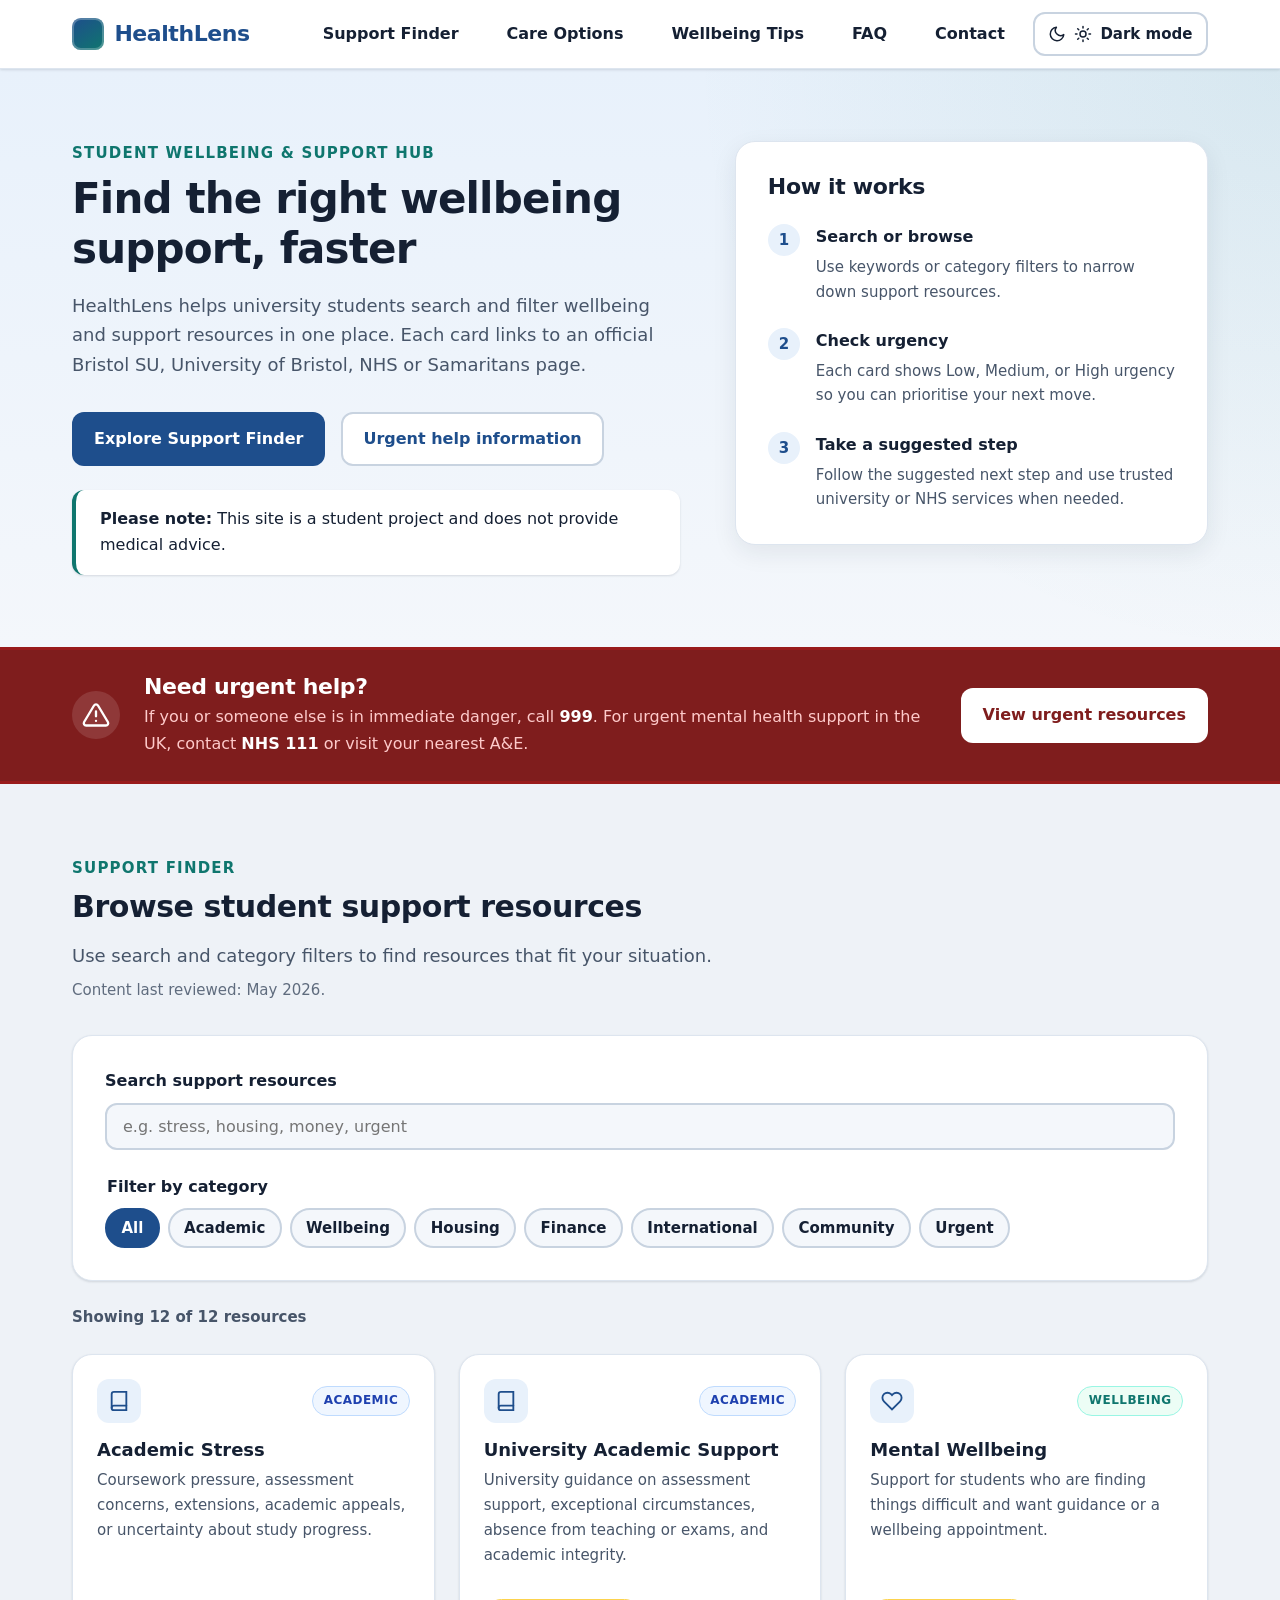
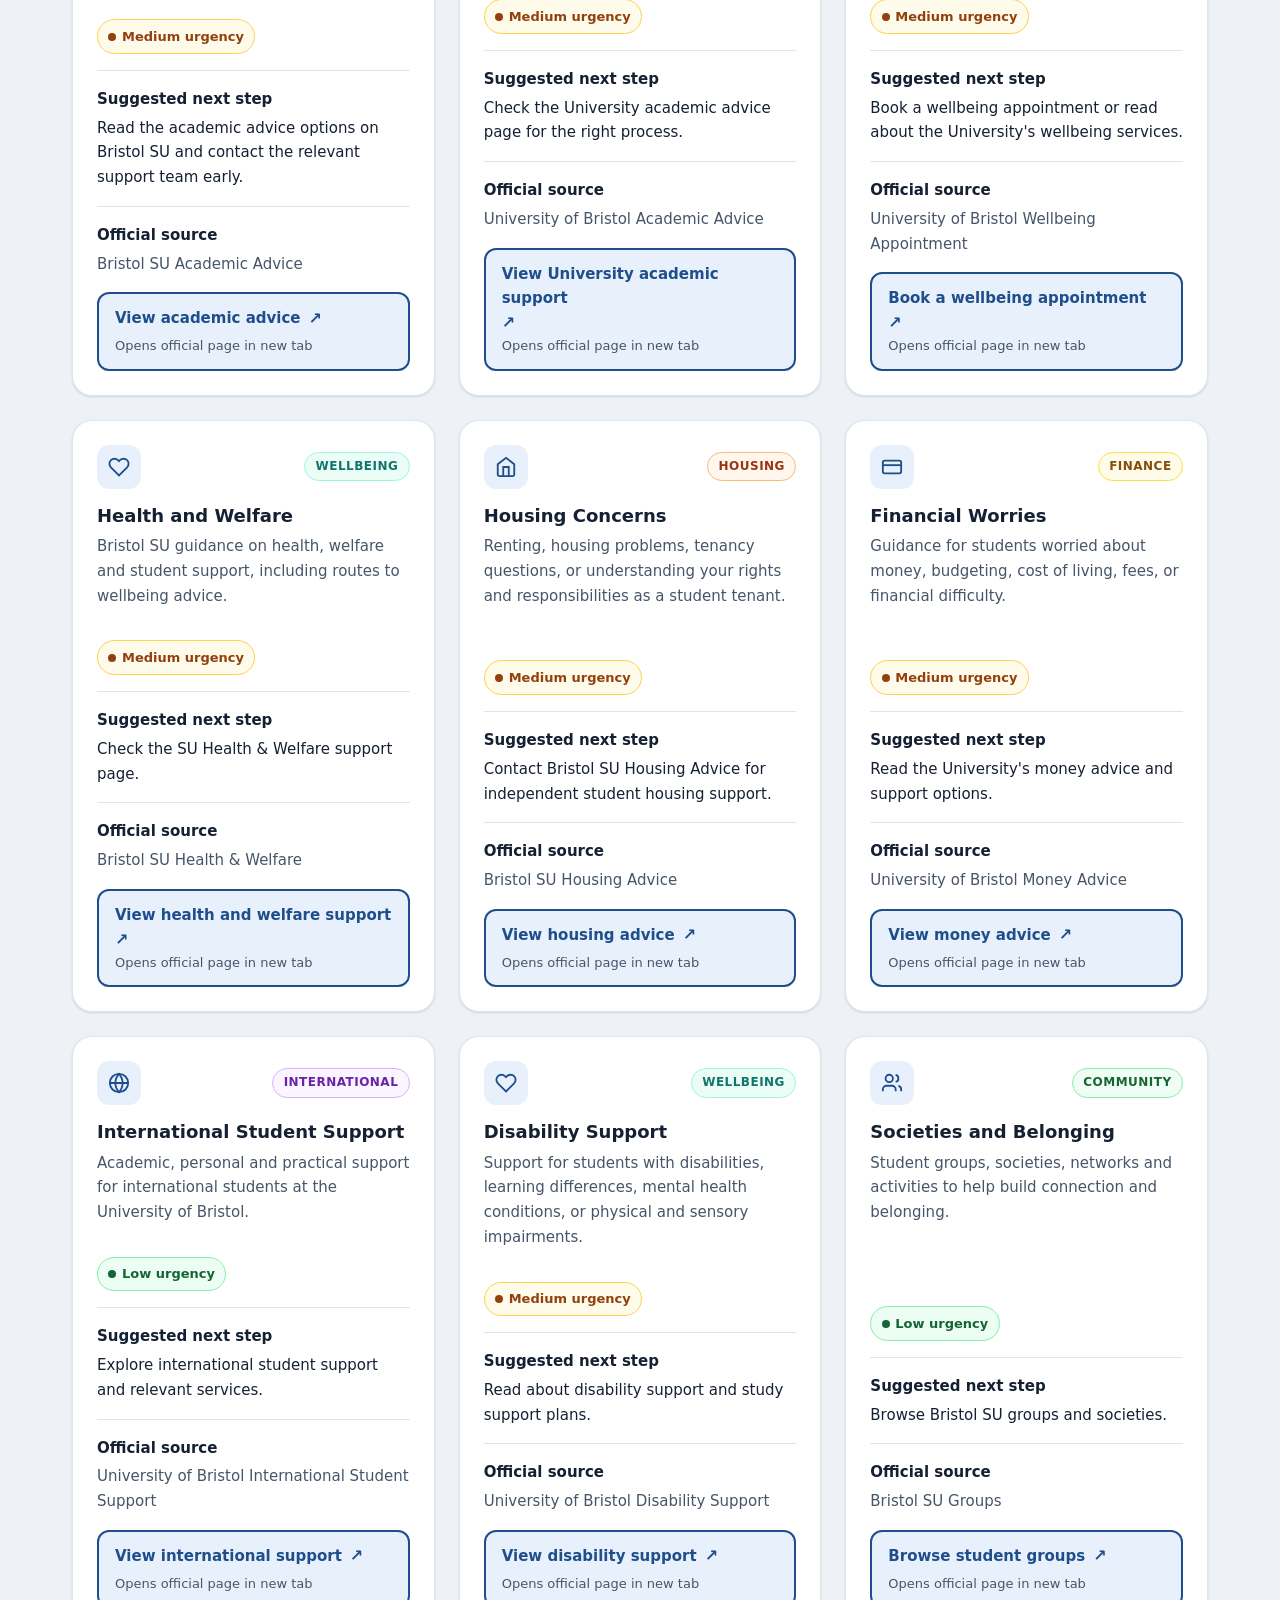
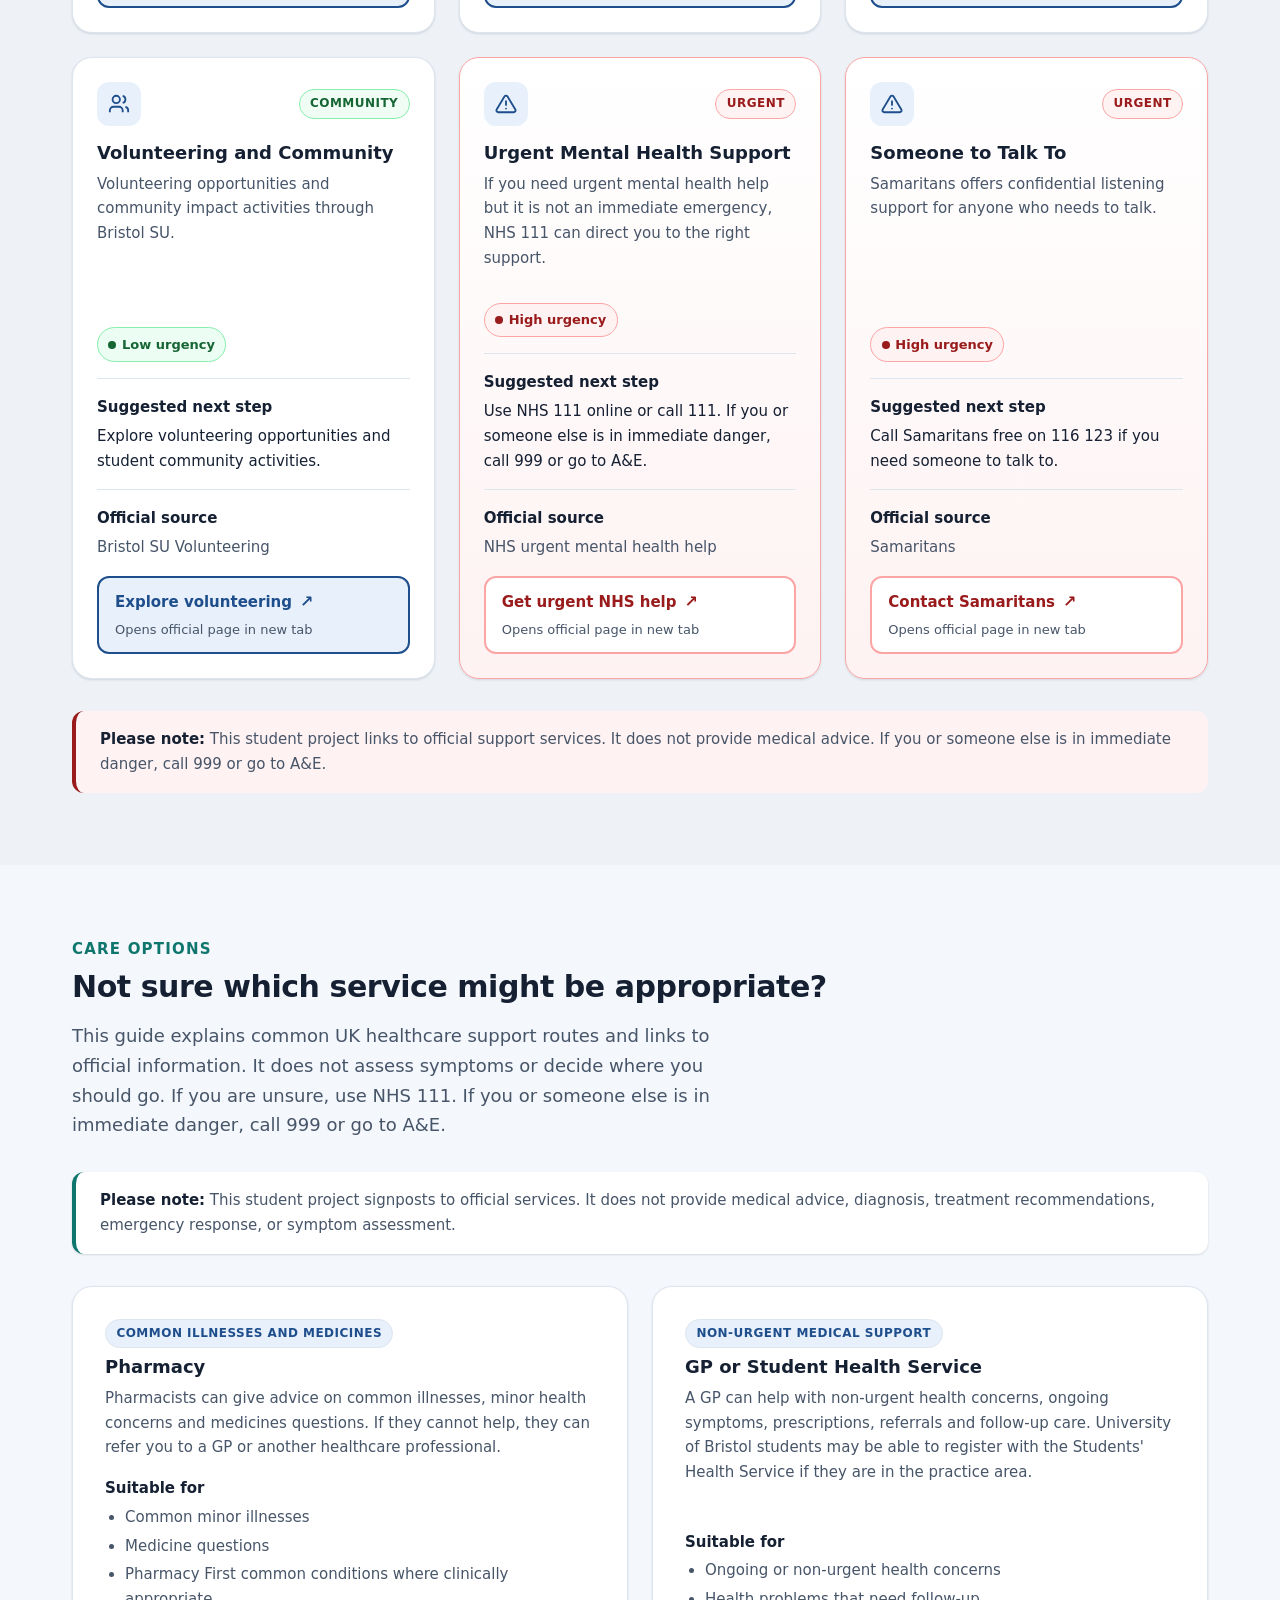
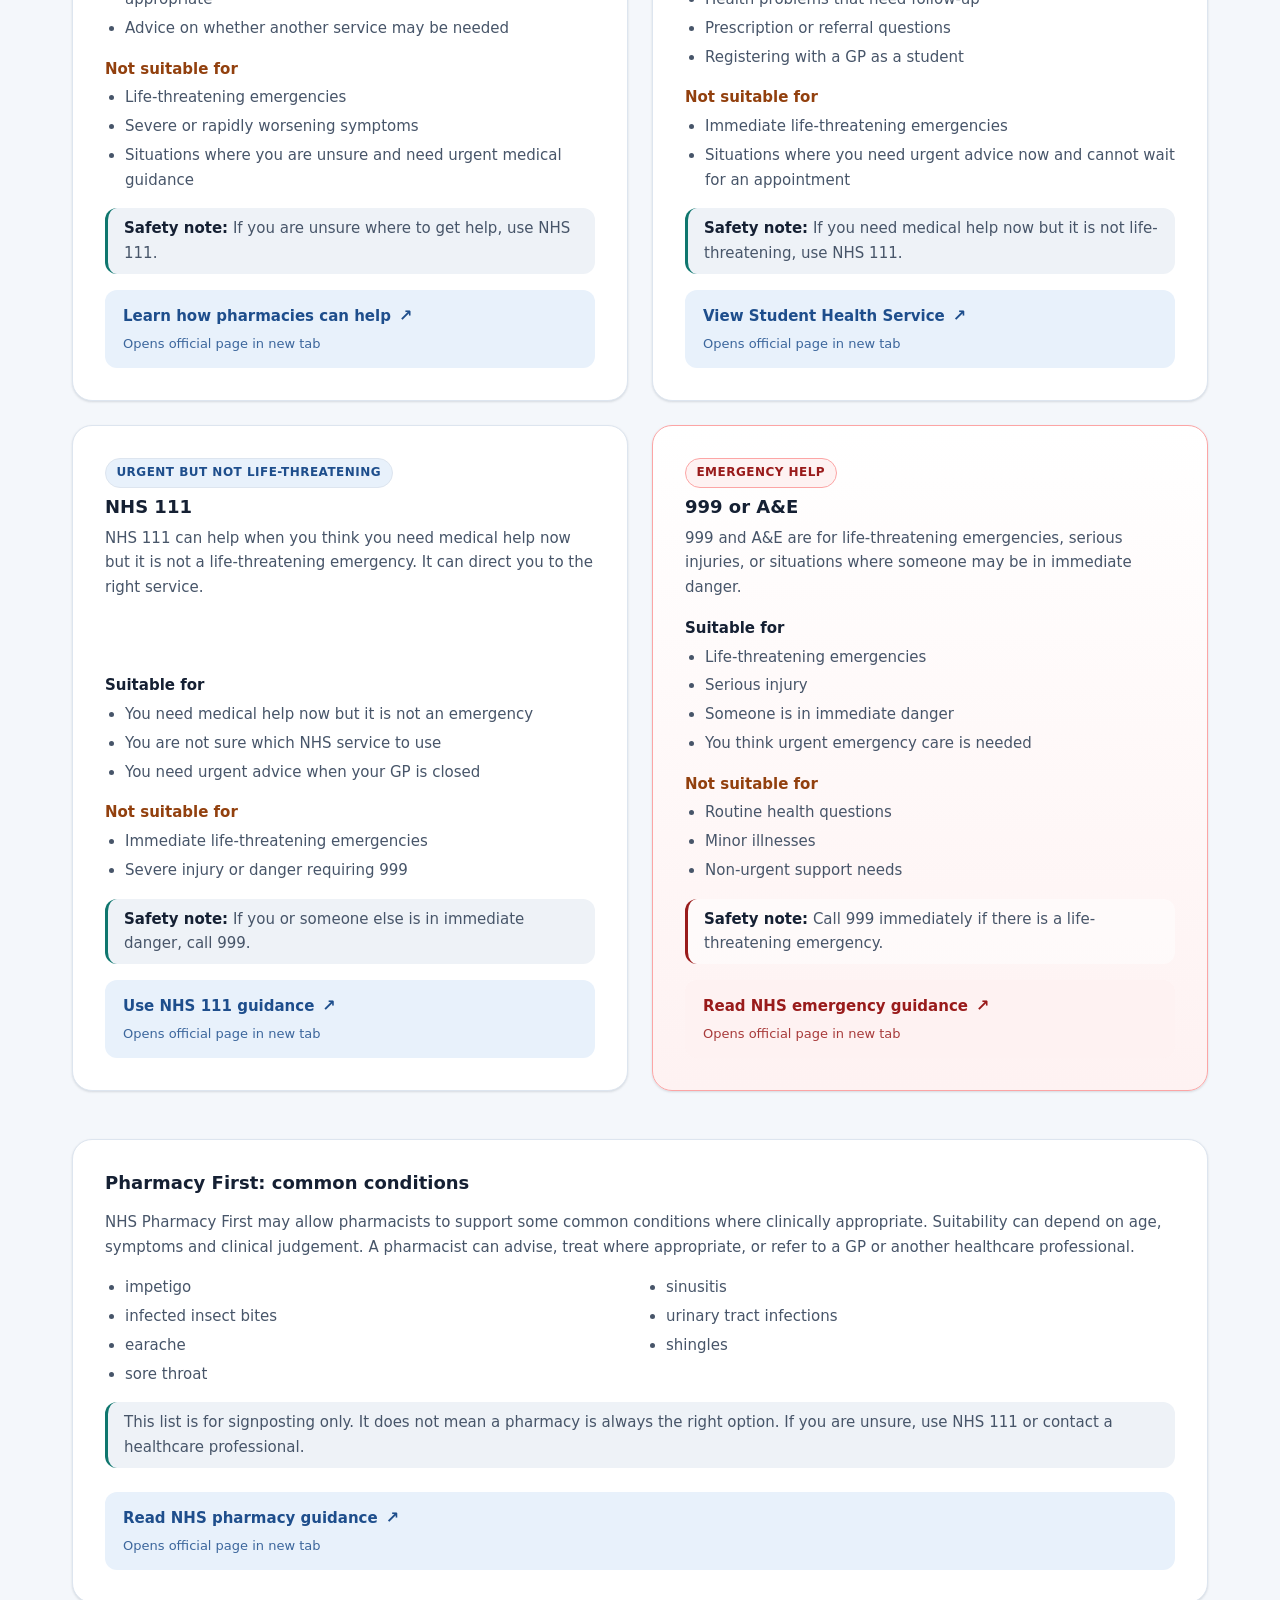
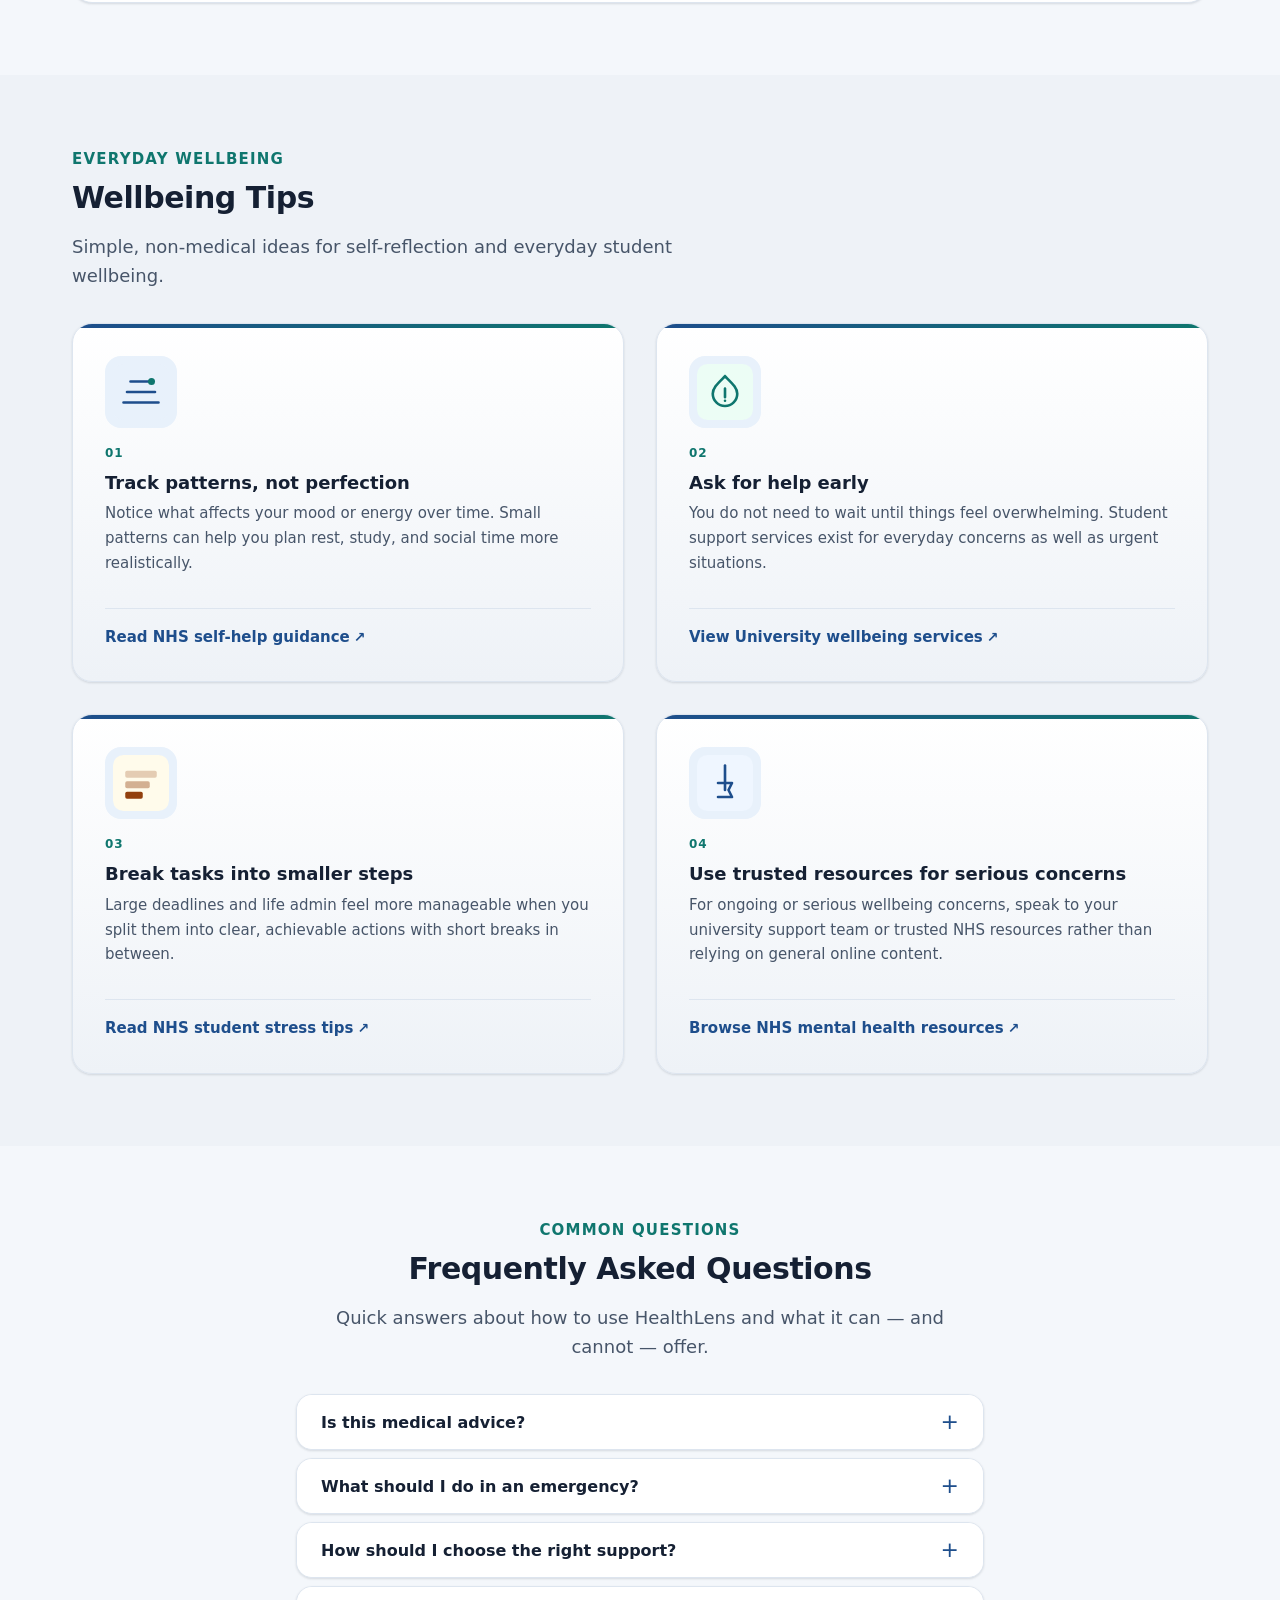
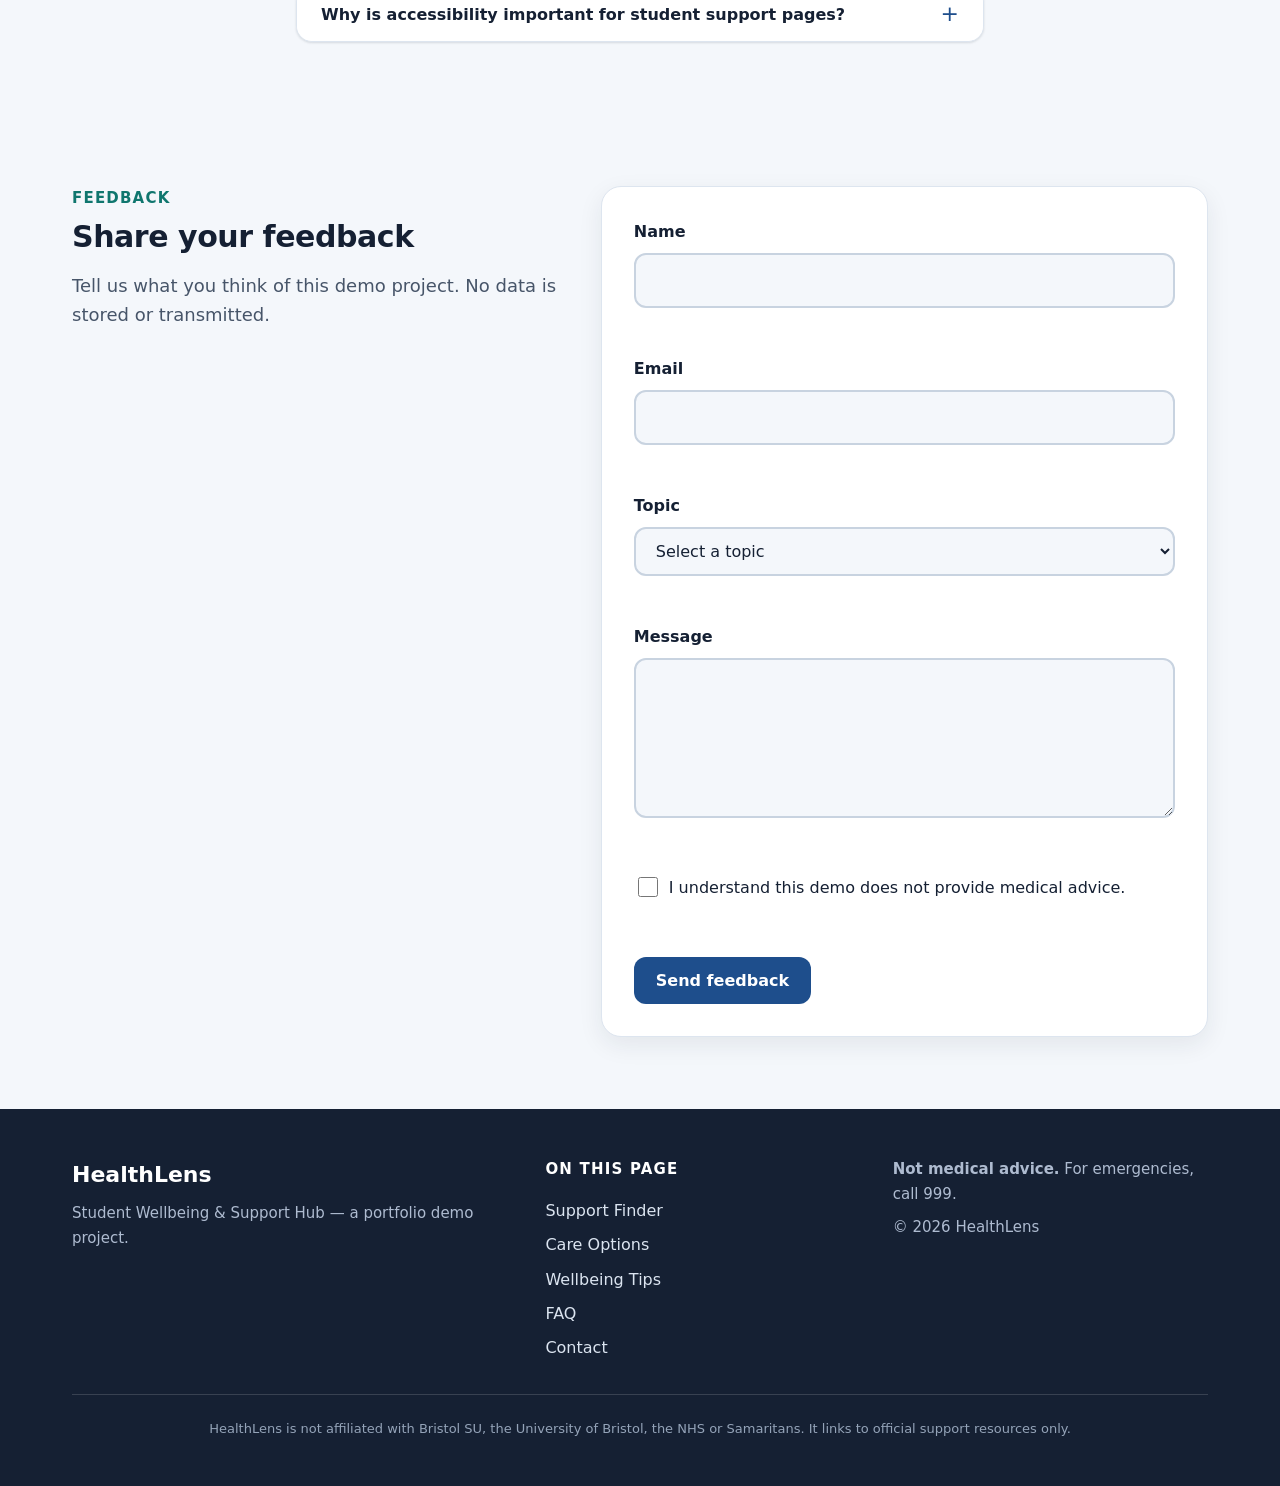
==== commit 4d3ef5f8: "v0.6 add care options" ====
--- a/index.html
+++ b/index.html
@@ -37,6 +37,7 @@
       <nav id="site-nav" class="site-nav" aria-label="Main navigation">
         <ul class="nav-list">
           <li><a href="#support-finder">Support Finder</a></li>
+          <li><a href="#care-options">Care Options</a></li>
           <li><a href="#wellbeing-tips">Wellbeing Tips</a></li>
           <li><a href="#faq">FAQ</a></li>
           <li><a href="#contact">Contact</a></li>
@@ -200,7 +201,65 @@
       </div>
     </section>
 
-    <section id="wellbeing-tips" class="section wellbeing-tips" aria-labelledby="wellbeing-tips-heading">
+    <section id="care-options" class="section care-options-section" aria-labelledby="care-options-heading">
+      <div class="container">
+        <header class="section-header">
+          <p class="section-eyebrow">Care options</p>
+          <h2 id="care-options-heading">Not sure which service might be appropriate?</h2>
+          <p class="section-intro">
+            This guide explains common UK healthcare support routes and links to official information.
+            It does not assess symptoms or decide where you should go. If you are unsure, use NHS 111.
+            If you or someone else is in immediate danger, call 999 or go to A&amp;E.
+          </p>
+        </header>
+
+        <p class="care-options-disclaimer" role="note">
+          <strong>Please note:</strong> This student project signposts to official services.
+          It does not provide medical advice, diagnosis, treatment recommendations, emergency response, or symptom assessment.
+        </p>
+
+        <p id="care-options-error" class="error-message" role="alert" hidden></p>
+
+        <div id="care-options-list" class="care-options-grid" aria-live="polite" aria-atomic="true">
+          <!-- Care option cards rendered by script.js -->
+        </div>
+
+        <aside class="pharmacy-first-panel" aria-labelledby="pharmacy-first-heading">
+          <h3 id="pharmacy-first-heading">Pharmacy First: common conditions</h3>
+          <p>
+            NHS Pharmacy First may allow pharmacists to support some common conditions where clinically appropriate.
+            Suitability can depend on age, symptoms and clinical judgement. A pharmacist can advise, treat where appropriate,
+            or refer to a GP or another healthcare professional.
+          </p>
+          <ul class="pharmacy-first-list">
+            <li>impetigo</li>
+            <li>infected insect bites</li>
+            <li>earache</li>
+            <li>sore throat</li>
+            <li>sinusitis</li>
+            <li>urinary tract infections</li>
+            <li>shingles</li>
+          </ul>
+          <p class="pharmacy-first-note" role="note">
+            This list is for signposting only. It does not mean a pharmacy is always the right option.
+            If you are unsure, use NHS 111 or contact a healthcare professional.
+          </p>
+          <a
+            class="care-option-card__link pharmacy-first-link"
+            href="https://www.nhs.uk/nhs-services/pharmacies/how-pharmacies-can-help/"
+            target="_blank"
+            rel="noopener noreferrer"
+            aria-label="Read NHS pharmacy guidance (NHS: How pharmacies can help), opens in a new tab"
+          >
+            <span>Read NHS pharmacy guidance</span>
+            <span class="care-option-card__link-icon" aria-hidden="true">↗</span>
+            <span class="care-option-card__link-note">Opens official page in new tab</span>
+          </a>
+        </aside>
+      </div>
+    </section>
+
+    <section id="wellbeing-tips" class="section section--alt wellbeing-tips" aria-labelledby="wellbeing-tips-heading">
       <div class="container">
         <header class="section-header">
           <p class="section-eyebrow">Everyday wellbeing</p>
@@ -243,7 +302,7 @@
       </div>
     </section>
 
-    <section id="faq" class="section section--alt faq" aria-labelledby="faq-heading">
+    <section id="faq" class="section faq" aria-labelledby="faq-heading">
       <div class="container container--narrow">
         <header class="section-header section-header--center">
           <p class="section-eyebrow">Common questions</p>
@@ -385,6 +444,7 @@
         <p class="footer-nav__title">On this page</p>
         <ul>
           <li><a href="#support-finder">Support Finder</a></li>
+          <li><a href="#care-options">Care Options</a></li>
           <li><a href="#wellbeing-tips">Wellbeing Tips</a></li>
           <li><a href="#faq">FAQ</a></li>
           <li><a href="#contact">Contact</a></li>
--- a/styles.css
+++ b/styles.css
@@ -1,6 +1,6 @@
 /* ==========================================================================
    HealthLens — Student Wellbeing & Support Hub
-   Version 0.5 styles
+   Version 0.6 styles
    ========================================================================== */
 
 :root {
@@ -856,6 +856,250 @@
   font-weight: 600;
 }
 
+/* Care Options Guide */
+.care-options-section {
+  scroll-margin-top: var(--header-height);
+}
+
+.care-options-disclaimer {
+  margin: 0 0 var(--space-xl);
+  padding: var(--space-md) var(--space-lg);
+  font-size: var(--font-size-sm);
+  color: var(--color-text-muted);
+  background: var(--color-surface);
+  border-left: 4px solid var(--color-accent);
+  border-radius: var(--radius-md);
+  box-shadow: var(--shadow-sm);
+}
+
+.care-options-disclaimer strong {
+  color: var(--color-text);
+}
+
+.error-message,
+.care-options-loading {
+  margin: 0 0 var(--space-lg);
+  padding: var(--space-md) var(--space-lg);
+  border-radius: var(--radius-md);
+  font-size: var(--font-size-sm);
+}
+
+.error-message {
+  color: var(--color-error);
+  background: var(--color-error-bg);
+  border: 2px solid var(--color-error);
+  font-weight: 600;
+}
+
+.error-message[hidden] {
+  display: none;
+}
+
+.care-options-loading {
+  color: var(--color-text-muted);
+  background: var(--color-bg-alt);
+  border: 1px dashed var(--color-border);
+}
+
+.care-options-grid {
+  display: grid;
+  grid-template-columns: repeat(2, minmax(0, 1fr));
+  gap: var(--space-lg);
+  margin-bottom: var(--space-2xl);
+}
+
+.care-option-card {
+  display: flex;
+  flex-direction: column;
+  padding: var(--space-xl);
+  background: var(--color-surface);
+  border: 1px solid var(--color-border-light);
+  border-radius: var(--radius-xl);
+  box-shadow: var(--shadow-sm);
+  transition: transform var(--transition-fast), box-shadow var(--transition-fast);
+}
+
+.care-option-card:hover {
+  transform: translateY(-2px);
+  box-shadow: var(--shadow-md);
+}
+
+.care-option-card--emergency {
+  border-color: var(--color-urgency-high-border);
+  background: linear-gradient(180deg, var(--color-surface) 0%, var(--color-urgency-high-bg) 100%);
+}
+
+.care-option-card__category {
+  display: inline-block;
+  width: fit-content;
+  margin-bottom: var(--space-sm);
+  padding: 0.25rem 0.65rem;
+  font-size: 0.75rem;
+  font-weight: 700;
+  letter-spacing: 0.04em;
+  text-transform: uppercase;
+  color: var(--color-primary);
+  background: var(--color-primary-light);
+  border: 1px solid var(--color-border-light);
+  border-radius: 999px;
+}
+
+.care-option-card--emergency .care-option-card__category {
+  color: var(--color-urgency-high);
+  background: var(--color-urgency-high-bg);
+  border-color: var(--color-urgency-high-border);
+}
+
+.care-option-card__title {
+  margin-bottom: var(--space-sm);
+}
+
+.care-option-card__summary {
+  flex: 1;
+  margin-bottom: var(--space-md);
+  color: var(--color-text-muted);
+  font-size: var(--font-size-sm);
+}
+
+.care-option-card__lists {
+  display: grid;
+  gap: var(--space-md);
+  margin-bottom: var(--space-md);
+}
+
+.care-option-card__list-block {
+  font-size: var(--font-size-sm);
+}
+
+.care-option-card__list-block strong {
+  display: block;
+  margin-bottom: var(--space-xs);
+  color: var(--color-text);
+}
+
+.care-option-card__list-block ul {
+  margin: 0;
+  padding-left: 1.25rem;
+  color: var(--color-text-muted);
+}
+
+.care-option-card__list-block li + li {
+  margin-top: var(--space-xs);
+}
+
+.care-option-card__list-block--not strong {
+  color: var(--color-urgency-medium);
+}
+
+.care-option-card__safety {
+  margin: 0 0 var(--space-md);
+  padding: var(--space-sm) var(--space-md);
+  font-size: var(--font-size-sm);
+  color: var(--color-text-muted);
+  background: var(--color-bg-alt);
+  border-radius: var(--radius-md);
+  border-left: 3px solid var(--color-accent);
+}
+
+.care-option-card__safety strong {
+  color: var(--color-text);
+}
+
+.care-option-card--emergency .care-option-card__safety {
+  border-left-color: var(--color-urgency-high);
+  background: rgba(255, 255, 255, 0.5);
+}
+
+.care-option-card__link {
+  display: flex;
+  flex-wrap: wrap;
+  align-items: center;
+  gap: var(--space-xs) var(--space-sm);
+  margin-top: auto;
+  padding: 0.75rem 1rem;
+  font-size: var(--font-size-sm);
+  font-weight: 700;
+  color: var(--color-primary);
+  text-decoration: none;
+  background: var(--color-primary-light);
+  border: 2px solid transparent;
+  border-radius: var(--radius-md);
+  transition: background var(--transition-fast), color var(--transition-fast), border-color var(--transition-fast);
+}
+
+.care-option-card__link:hover {
+  color: #fff;
+  background: var(--color-primary);
+  border-color: var(--color-primary);
+}
+
+.care-option-card__link-icon {
+  font-size: 1rem;
+  line-height: 1;
+}
+
+.care-option-card__link-note {
+  flex-basis: 100%;
+  font-size: 0.8125rem;
+  font-weight: 500;
+  opacity: 0.85;
+}
+
+.care-option-card--emergency .care-option-card__link {
+  color: var(--color-urgency-high);
+  background: var(--color-urgency-high-bg);
+}
+
+.care-option-card--emergency .care-option-card__link:hover {
+  color: #fff;
+  background: var(--color-urgency-high);
+  border-color: var(--color-urgency-high);
+}
+
+.pharmacy-first-panel {
+  padding: var(--space-xl);
+  background: var(--color-surface);
+  border: 1px solid var(--color-border-light);
+  border-radius: var(--radius-xl);
+  box-shadow: var(--shadow-sm);
+}
+
+.pharmacy-first-panel h3 {
+  margin-bottom: var(--space-md);
+}
+
+.pharmacy-first-panel p {
+  color: var(--color-text-muted);
+  font-size: var(--font-size-sm);
+}
+
+.pharmacy-first-list {
+  margin: var(--space-md) 0;
+  padding-left: 1.25rem;
+  columns: 2;
+  column-gap: var(--space-xl);
+  color: var(--color-text-muted);
+  font-size: var(--font-size-sm);
+}
+
+.pharmacy-first-list li + li {
+  margin-top: var(--space-xs);
+}
+
+.pharmacy-first-note {
+  margin: var(--space-md) 0 var(--space-lg);
+  padding: var(--space-sm) var(--space-md);
+  font-size: var(--font-size-sm);
+  color: var(--color-text-muted);
+  background: var(--color-bg-alt);
+  border-radius: var(--radius-md);
+  border-left: 3px solid var(--color-accent);
+}
+
+.pharmacy-first-link {
+  margin-top: var(--space-md);
+}
+
 /* Wellbeing tips */
 .tips-list {
   display: grid;
@@ -1212,6 +1456,7 @@
   .contact-layout,
   .footer-grid,
   .tips-list,
+  .care-options-grid,
   .accessibility-list {
     grid-template-columns: 1fr;
   }
@@ -1277,6 +1522,10 @@
   .hero {
     padding-block: var(--space-2xl);
   }
+
+  .pharmacy-first-list {
+    columns: 1;
+  }
 }
 
 @media (max-width: 480px) {
@@ -1309,7 +1558,9 @@
     transition-duration: 0.01ms !important;
   }
 
-  .resource-card:hover {
+  .resource-card:hover,
+  .care-option-card:hover,
+  .tip-card:hover {
     transform: none;
   }
 }
@@ -1433,6 +1684,41 @@
   background: var(--color-primary-light);
 }
 
+html[data-theme="dark"] .care-options-disclaimer {
+  background: var(--color-surface);
+  border-left-color: var(--color-accent);
+}
+
+html[data-theme="dark"] .care-option-card,
+html[data-theme="dark"] .pharmacy-first-panel {
+  background: var(--color-surface);
+  border-color: var(--color-border);
+}
+
+html[data-theme="dark"] .care-option-card--emergency {
+  background: linear-gradient(180deg, var(--color-surface) 0%, var(--color-urgency-high-bg) 100%);
+  border-color: var(--color-urgency-high-border);
+}
+
+html[data-theme="dark"] .care-option-card__safety,
+html[data-theme="dark"] .pharmacy-first-note {
+  background: var(--color-bg-alt);
+}
+
+html[data-theme="dark"] .care-option-card--emergency .care-option-card__safety {
+  background: rgba(0, 0, 0, 0.15);
+}
+
+html[data-theme="dark"] .care-option-card__link:hover {
+  color: #fff;
+  background: var(--color-primary);
+}
+
+html[data-theme="dark"] .care-option-card--emergency .care-option-card__link:hover {
+  color: #fff;
+  background: var(--color-urgency-high);
+}
+
 @media (max-width: 480px) {
   .theme-toggle__text {
     position: absolute;
@@ -1490,11 +1776,15 @@
   .no-results,
   .resource-loading,
   .resource-load-error,
+  .care-options-loading,
+  #care-options-error,
   .btn-crisis,
   #contact,
   .footer-nav,
   .resource-card__link-icon,
   .resource-card__link-note,
+  .care-option-card__link-icon,
+  .care-option-card__link-note,
   .accordion-trigger::after {
     display: none !important;
   }
@@ -1516,6 +1806,7 @@
   .hero,
   .crisis-banner,
   .support-finder,
+  .care-options-section,
   .wellbeing-tips,
   .faq {
     break-before: auto;
@@ -1535,17 +1826,26 @@
   .hero-lead,
   .section-intro,
   .resource-card__description,
+  .care-option-card__summary,
+  .care-option-card__list-block,
+  .care-option-card__safety,
+  .pharmacy-first-panel p,
+  .pharmacy-first-note,
   .tip-card p,
   .accordion-panel p,
   .support-note,
+  .care-options-disclaimer,
   .disclaimer {
     color: #000 !important;
   }
 
   .disclaimer,
   .support-note,
+  .care-options-disclaimer,
   .crisis-banner,
   .resource-card,
+  .care-option-card,
+  .pharmacy-first-panel,
   .tip-card,
   .accordion-item {
     border: 1pt solid #000 !important;
@@ -1565,12 +1865,14 @@
   }
 
   .resource-grid,
+  .care-options-grid,
   .tips-list,
   .accessibility-list {
     display: block !important;
   }
 
   .resource-card,
+  .care-option-card,
   .tip-card {
     break-inside: avoid;
     page-break-inside: avoid;
@@ -1578,13 +1880,16 @@
   }
 
   .resource-card__link,
+  .care-option-card__link,
   .footer-nav a,
   a {
     color: #000 !important;
     text-decoration: underline !important;
   }
 
-  .resource-card__link[href^="http"]::after {
+  .resource-card__link[href^="http"]::after,
+  .care-option-card__link[href^="http"]::after,
+  .pharmacy-first-link[href^="http"]::after {
     content: " (" attr(href) ")";
     font-size: 9pt;
     font-weight: 400;
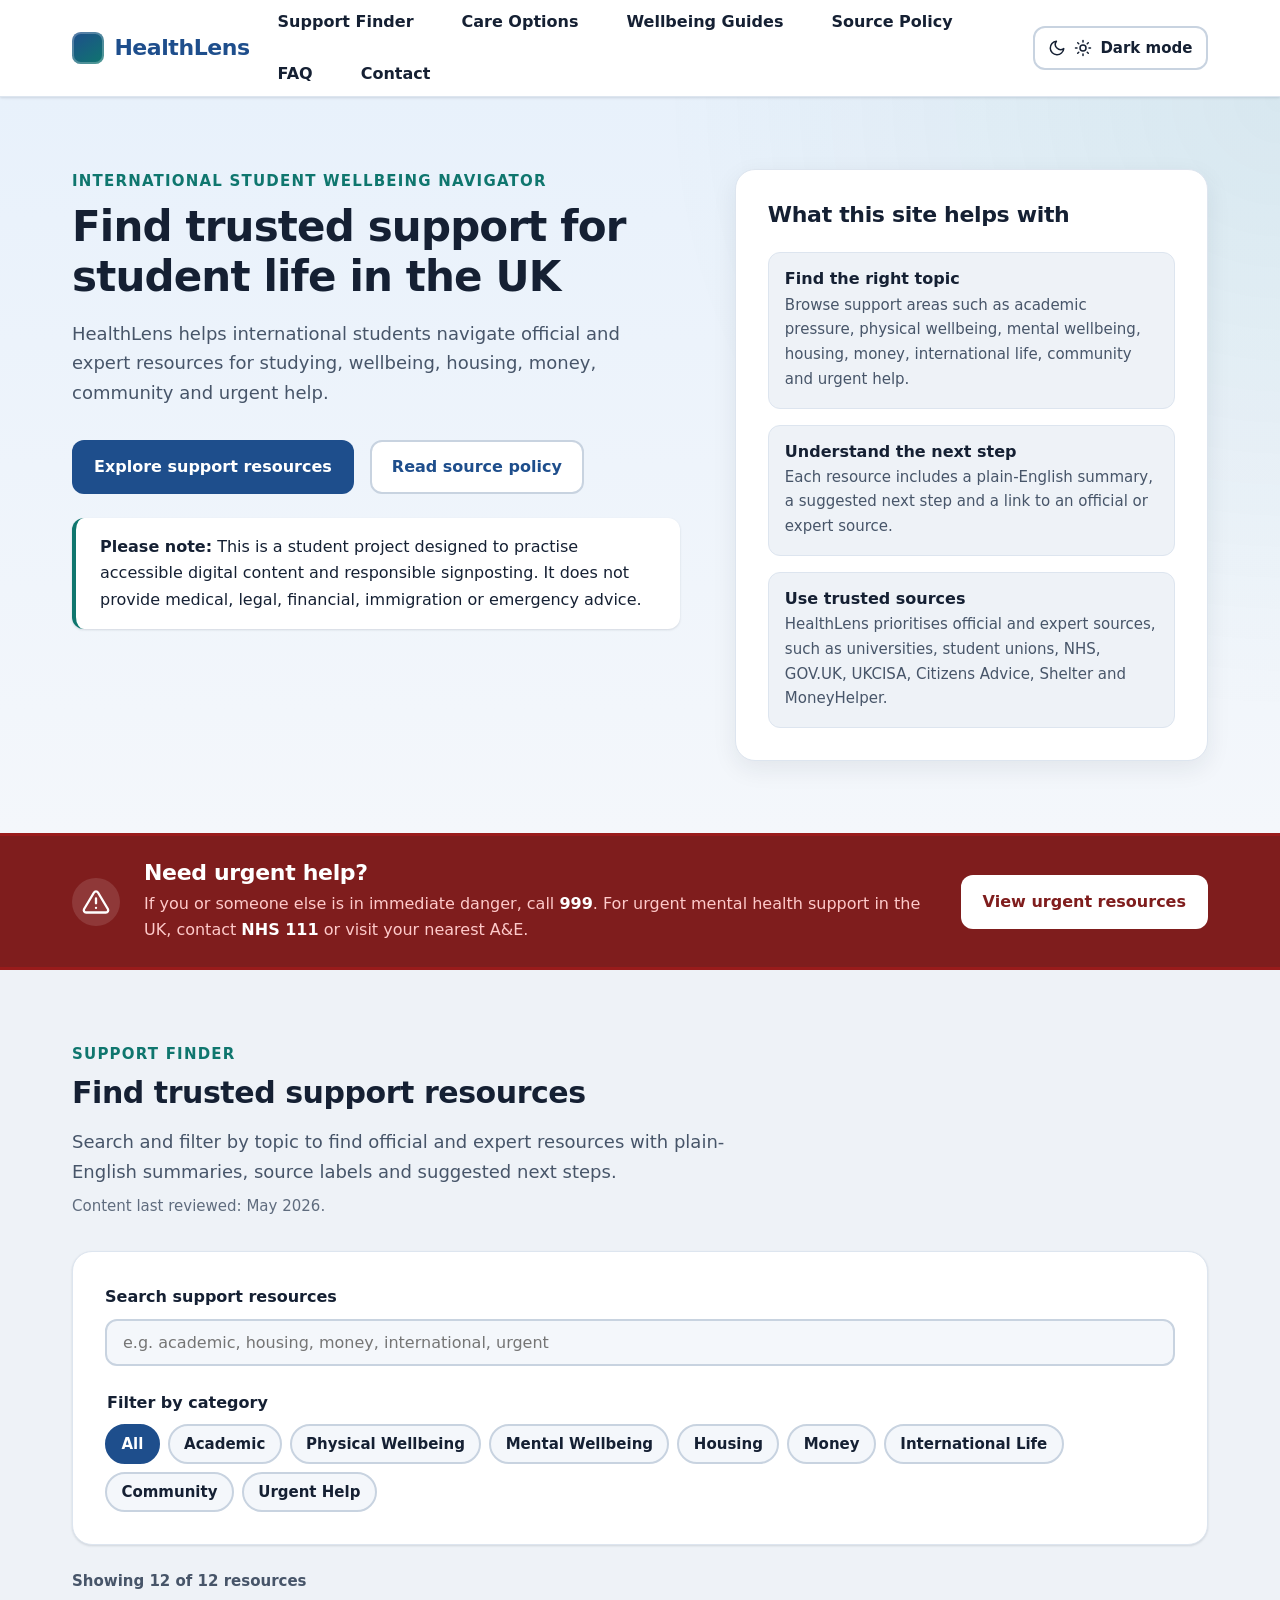
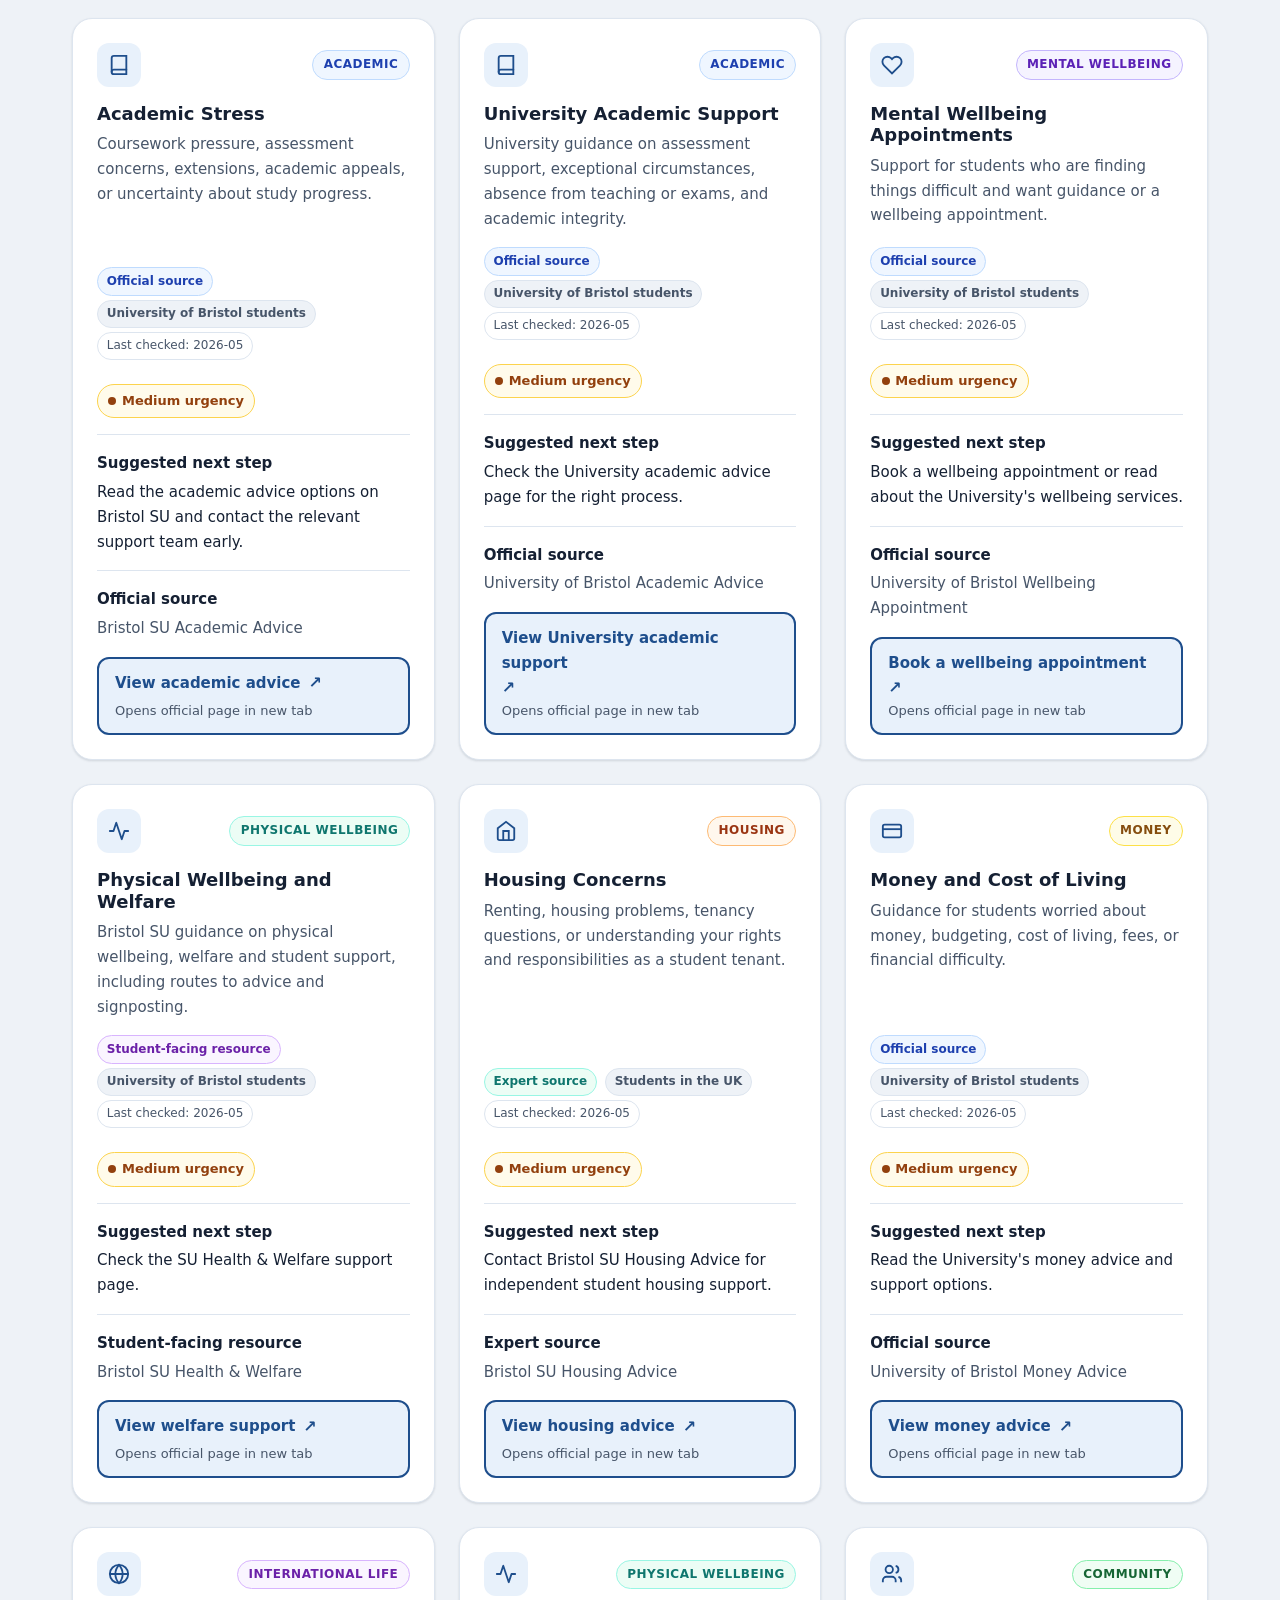
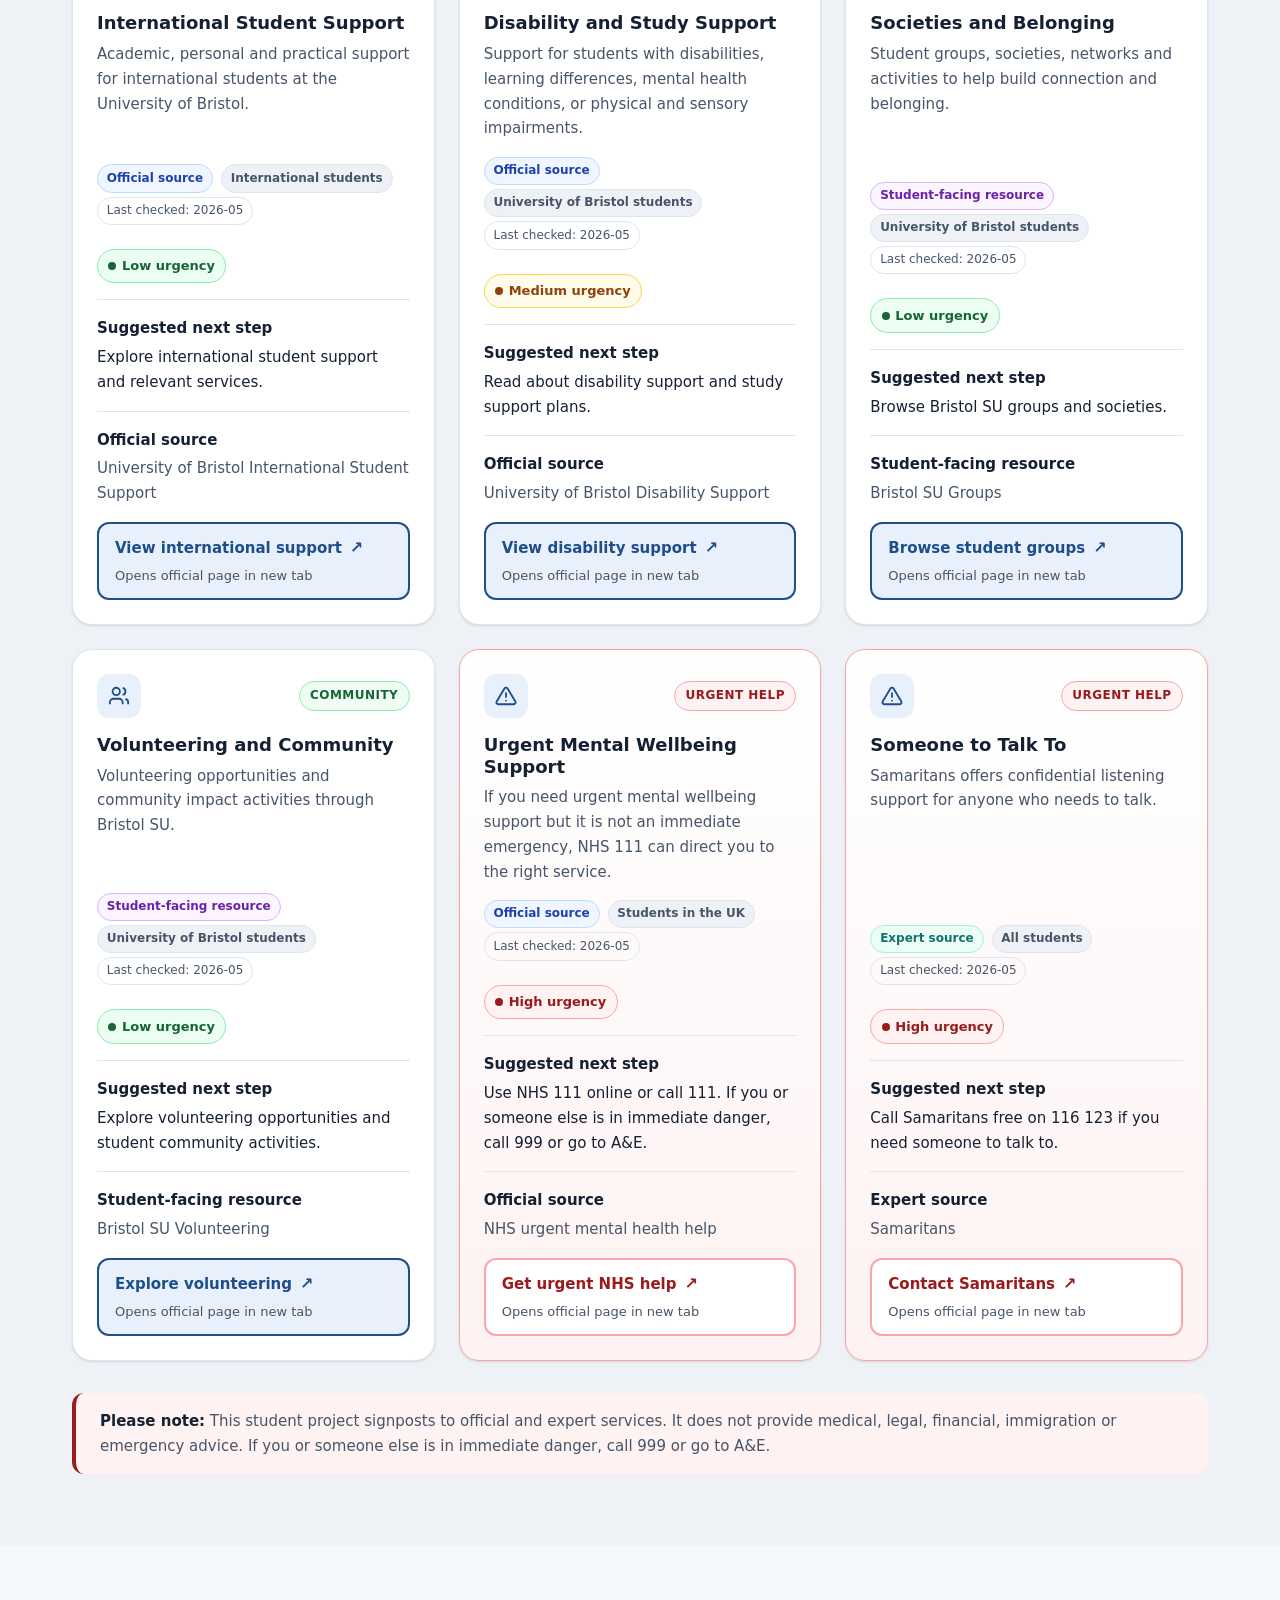
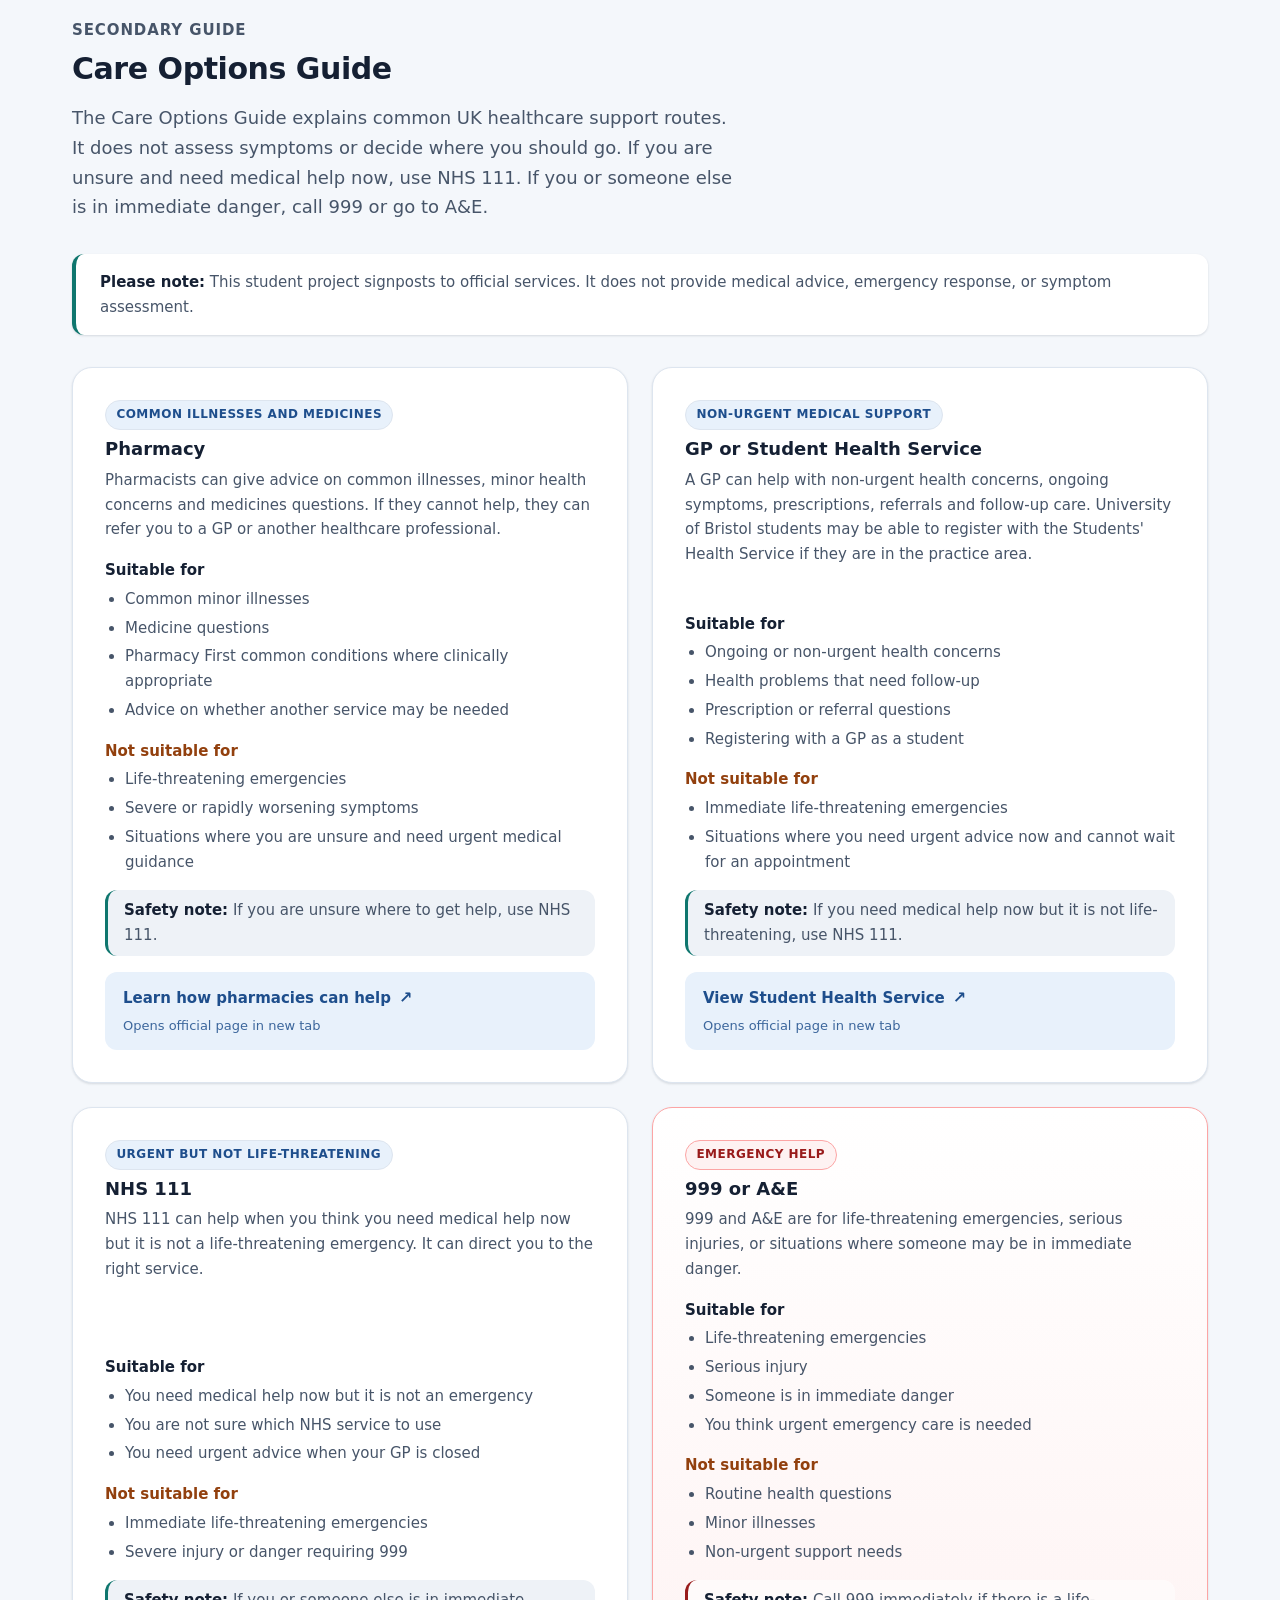
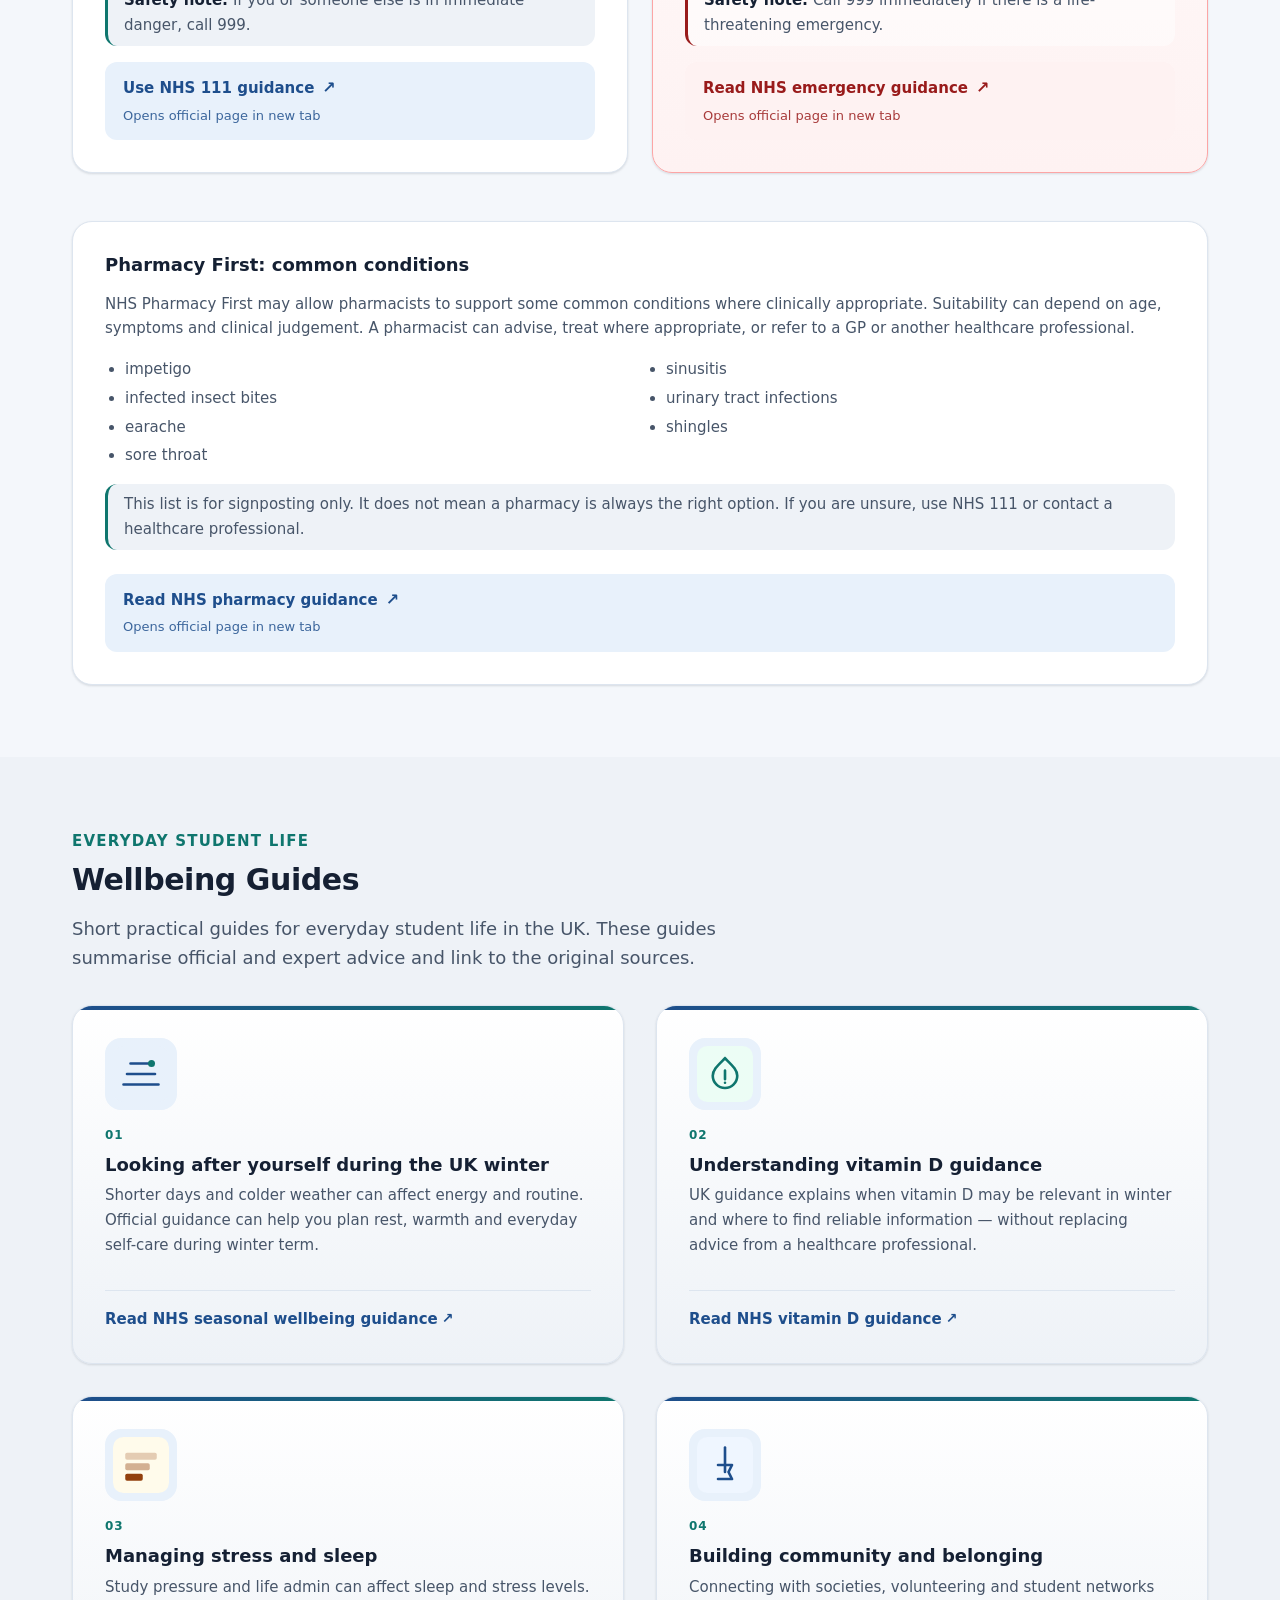
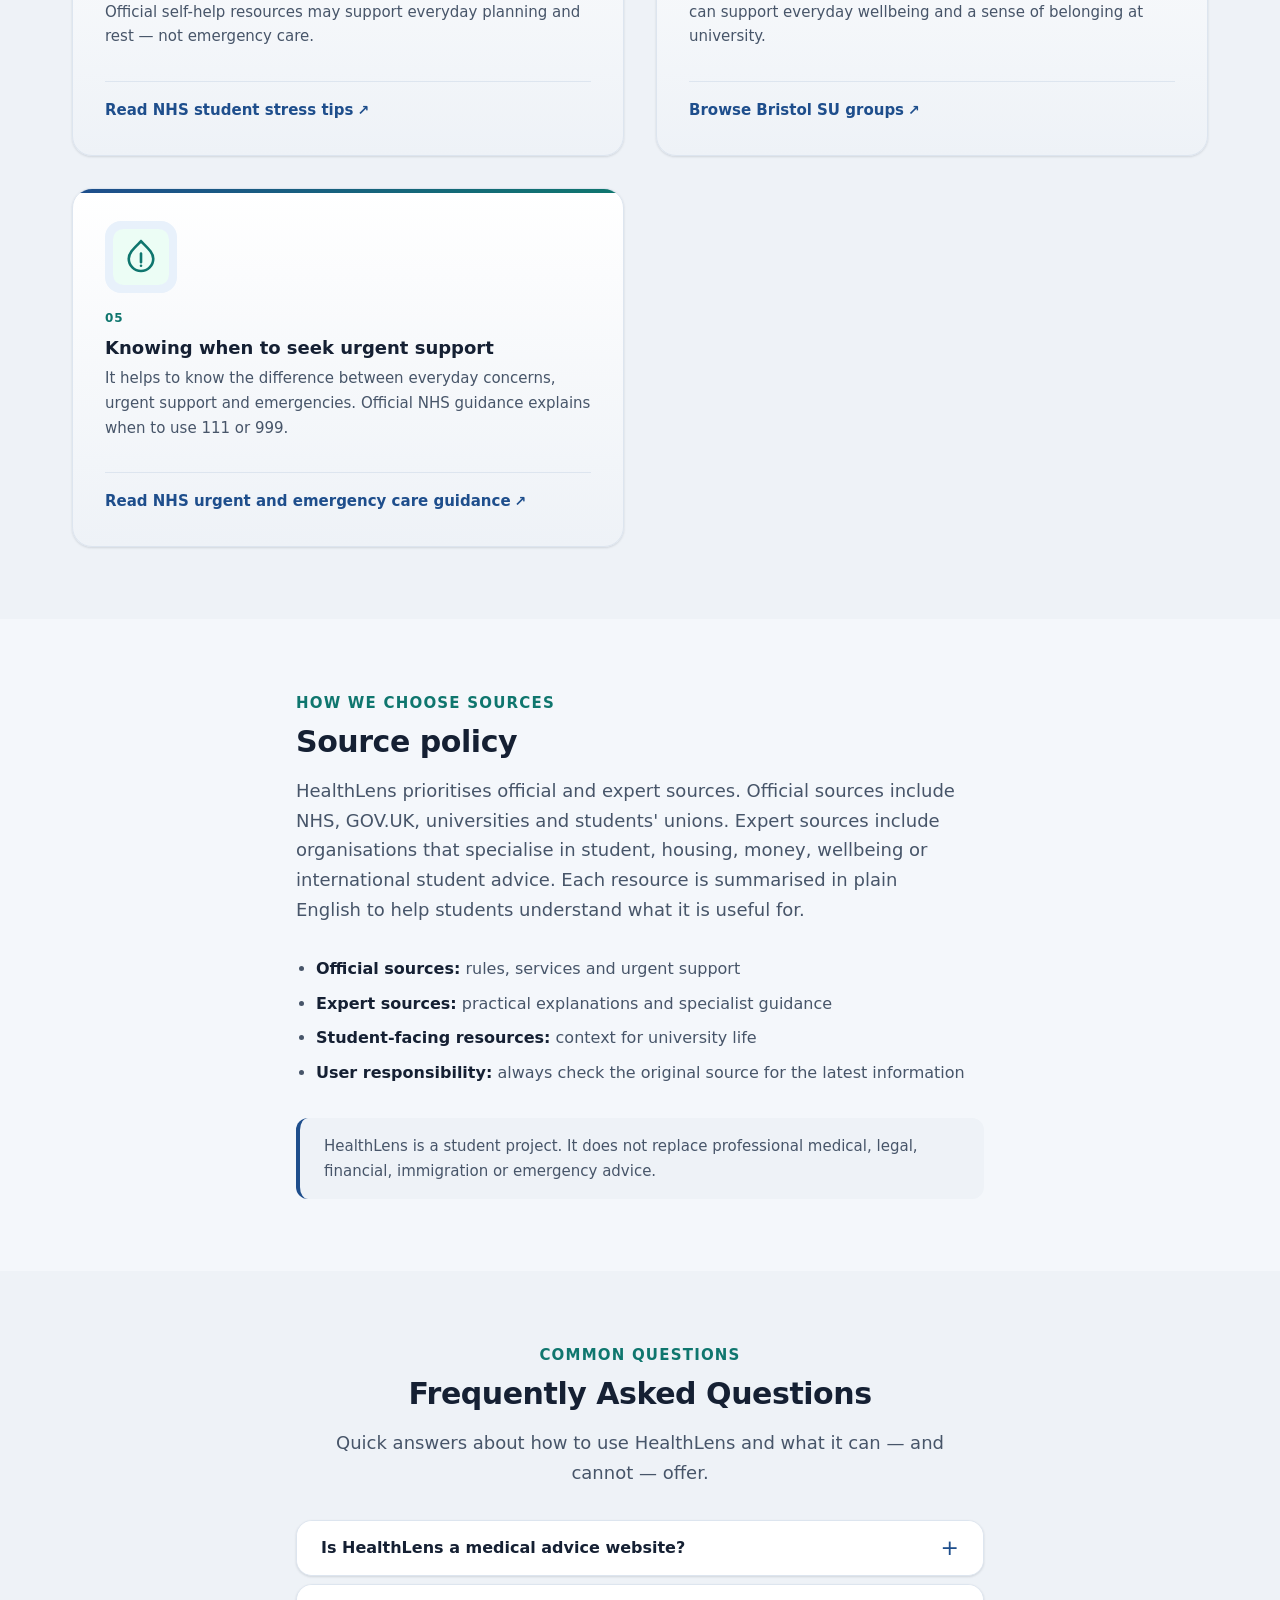
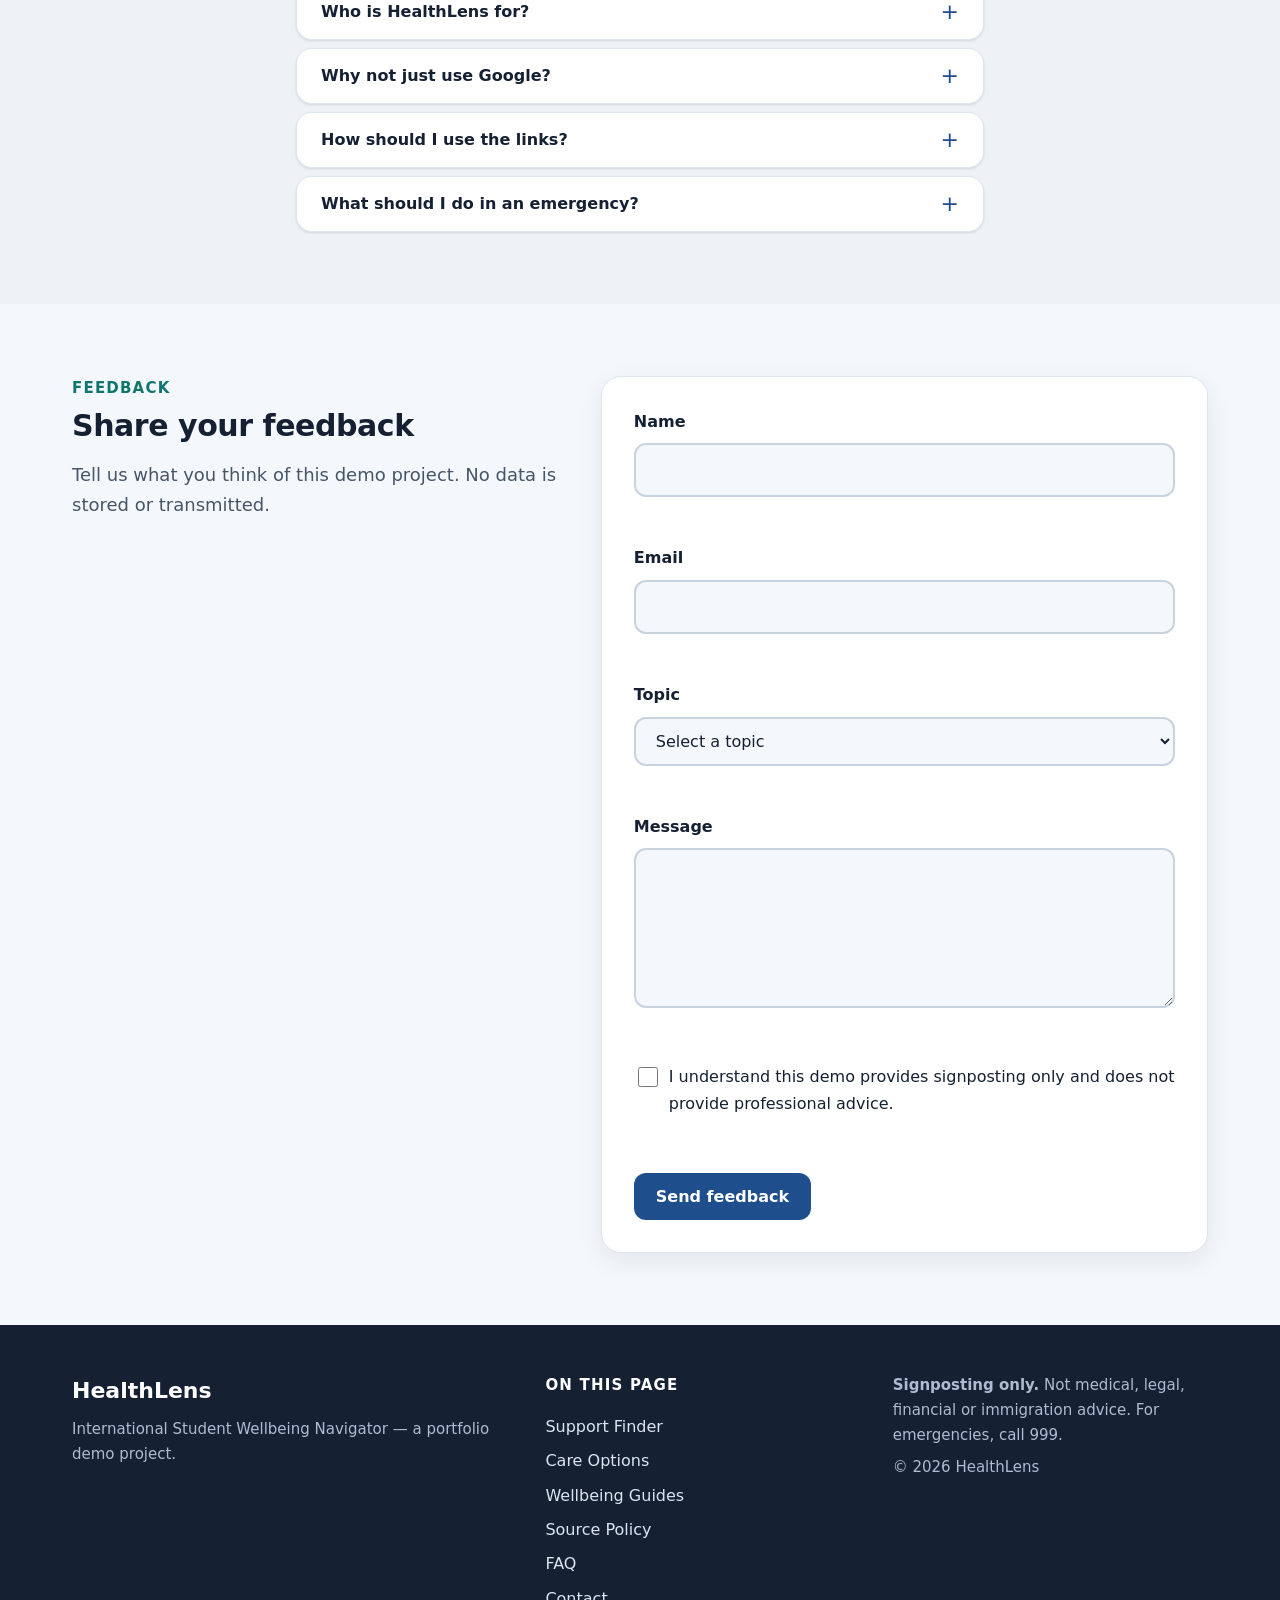
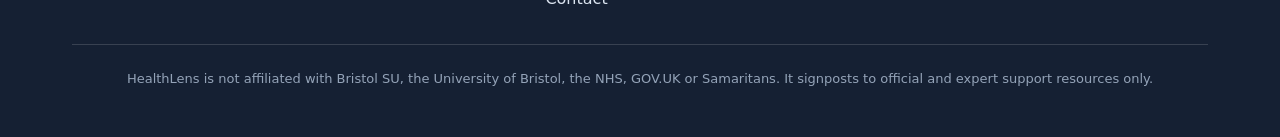
==== commit 3471be24: "v0.7 change of goal: international student support" ====
--- a/index.html
+++ b/index.html
@@ -3,8 +3,8 @@
 <head>
   <meta charset="UTF-8">
   <meta name="viewport" content="width=device-width, initial-scale=1.0">
-  <meta name="description" content="HealthLens helps university students find wellbeing and support resources quickly. Search, filter, and explore student support options — not medical advice.">
-  <title>HealthLens — Student Wellbeing &amp; Support Hub</title>
+  <meta name="description" content="HealthLens is a student project that helps international students in the UK navigate official and expert resources for studying, wellbeing, housing, money, community and urgent help.">
+  <title>HealthLens — International Student Wellbeing Navigator</title>
   <link rel="icon" href="./assets/favicon.svg" type="image/svg+xml">
   <link rel="stylesheet" href="./styles.css">
   <script>
@@ -38,7 +38,8 @@
         <ul class="nav-list">
           <li><a href="#support-finder">Support Finder</a></li>
           <li><a href="#care-options">Care Options</a></li>
-          <li><a href="#wellbeing-tips">Wellbeing Tips</a></li>
+          <li><a href="#wellbeing-guides">Wellbeing Guides</a></li>
+          <li><a href="#source-policy">Source Policy</a></li>
           <li><a href="#faq">FAQ</a></li>
           <li><a href="#contact">Contact</a></li>
         </ul>
@@ -84,46 +85,37 @@
     <section id="hero" class="hero" aria-labelledby="hero-heading">
       <div class="container hero-grid">
         <div class="hero-content">
-          <p class="hero-eyebrow">Student Wellbeing &amp; Support Hub</p>
-          <h1 id="hero-heading">Find the right wellbeing support, faster</h1>
+          <p class="hero-eyebrow">International Student Wellbeing Navigator</p>
+          <h1 id="hero-heading">Find trusted support for student life in the UK</h1>
           <p class="hero-lead">
-            HealthLens helps university students search and filter wellbeing and support resources in one place.
-            Each card links to an official Bristol SU, University of Bristol, NHS or Samaritans page.
+            HealthLens helps international students navigate official and expert resources for studying, wellbeing, housing, money, community and urgent help.
           </p>
           <div class="hero-actions">
-            <a class="btn btn-primary" href="#support-finder">Explore Support Finder</a>
-            <a class="btn btn-secondary" href="#urgent-help">Urgent help information</a>
+            <a class="btn btn-primary" href="#support-finder">Explore support resources</a>
+            <a class="btn btn-secondary" href="#source-policy">Read source policy</a>
           </div>
           <p class="disclaimer" role="note">
-            <strong>Please note:</strong> This site is a student project and does not provide medical advice.
-          </p>
-        </div>
-
-        <aside class="hero-panel" aria-labelledby="how-it-works-heading">
-          <h2 id="how-it-works-heading" class="hero-panel__title">How it works</h2>
-          <ol class="hero-steps">
-            <li class="hero-step">
-              <span class="hero-step__number" aria-hidden="true">1</span>
-              <div>
-                <strong>Search or browse</strong>
-                <p>Use keywords or category filters to narrow down support resources.</p>
-              </div>
-            </li>
-            <li class="hero-step">
-              <span class="hero-step__number" aria-hidden="true">2</span>
-              <div>
-                <strong>Check urgency</strong>
-                <p>Each card shows Low, Medium, or High urgency so you can prioritise your next move.</p>
-              </div>
-            </li>
-            <li class="hero-step">
-              <span class="hero-step__number" aria-hidden="true">3</span>
-              <div>
-                <strong>Take a suggested step</strong>
-                <p>Follow the suggested next step and use trusted university or NHS services when needed.</p>
-              </div>
-            </li>
-          </ol>
+            <strong>Please note:</strong> This is a student project designed to practise accessible digital content and responsible signposting.
+            It does not provide medical, legal, financial, immigration or emergency advice.
+          </p>
+        </div>
+
+        <aside class="hero-panel" aria-labelledby="what-helps-heading">
+          <h2 id="what-helps-heading" class="hero-panel__title">What this site helps with</h2>
+          <div class="help-cards">
+            <div class="help-card">
+              <h3 class="help-card__title">Find the right topic</h3>
+              <p>Browse support areas such as academic pressure, physical wellbeing, mental wellbeing, housing, money, international life, community and urgent help.</p>
+            </div>
+            <div class="help-card">
+              <h3 class="help-card__title">Understand the next step</h3>
+              <p>Each resource includes a plain-English summary, a suggested next step and a link to an official or expert source.</p>
+            </div>
+            <div class="help-card">
+              <h3 class="help-card__title">Use trusted sources</h3>
+              <p>HealthLens prioritises official and expert sources, such as universities, student unions, NHS, GOV.UK, UKCISA, Citizens Advice, Shelter and MoneyHelper.</p>
+            </div>
+          </div>
         </aside>
       </div>
     </section>
@@ -142,7 +134,7 @@
             For urgent mental health support in the UK, contact <strong>NHS 111</strong> or visit your nearest A&amp;E.
           </p>
         </div>
-        <a class="btn btn-crisis" href="#resource-grid" data-category-jump="urgent">View urgent resources</a>
+        <a class="btn btn-crisis" href="#resource-grid" data-category-jump="urgent-help">View urgent resources</a>
       </div>
     </aside>
 
@@ -150,9 +142,9 @@
       <div class="container">
         <header class="section-header">
           <p class="section-eyebrow">Support Finder</p>
-          <h2 id="support-finder-heading">Browse student support resources</h2>
+          <h2 id="support-finder-heading">Find trusted support resources</h2>
           <p class="section-intro">
-            Use search and category filters to find resources that fit your situation.
+            Search and filter by topic to find official and expert resources with plain-English summaries, source labels and suggested next steps.
           </p>
           <p class="content-meta">Content last reviewed: May 2026.</p>
         </header>
@@ -165,7 +157,7 @@
               id="resource-search"
               name="resource-search"
               autocomplete="off"
-              placeholder="e.g. stress, housing, money, urgent"
+              placeholder="e.g. academic, housing, money, international, urgent"
             >
           </div>
 
@@ -174,12 +166,13 @@
             <div class="filter-buttons" role="group" aria-label="Category filters">
               <button type="button" class="filter-btn is-active" data-category="all" aria-pressed="true">All</button>
               <button type="button" class="filter-btn" data-category="academic" aria-pressed="false">Academic</button>
-              <button type="button" class="filter-btn" data-category="wellbeing" aria-pressed="false">Wellbeing</button>
+              <button type="button" class="filter-btn" data-category="physical-wellbeing" aria-pressed="false">Physical Wellbeing</button>
+              <button type="button" class="filter-btn" data-category="mental-wellbeing" aria-pressed="false">Mental Wellbeing</button>
               <button type="button" class="filter-btn" data-category="housing" aria-pressed="false">Housing</button>
-              <button type="button" class="filter-btn" data-category="finance" aria-pressed="false">Finance</button>
-              <button type="button" class="filter-btn" data-category="international" aria-pressed="false">International</button>
+              <button type="button" class="filter-btn" data-category="money" aria-pressed="false">Money</button>
+              <button type="button" class="filter-btn" data-category="international-life" aria-pressed="false">International Life</button>
               <button type="button" class="filter-btn" data-category="community" aria-pressed="false">Community</button>
-              <button type="button" class="filter-btn" data-category="urgent" aria-pressed="false">Urgent</button>
+              <button type="button" class="filter-btn" data-category="urgent-help" aria-pressed="false">Urgent Help</button>
             </div>
           </fieldset>
         </div>
@@ -192,7 +185,9 @@
         </div>
 
         <p class="support-note support-note--urgent" role="note">
-          <strong>Please note:</strong> This student project links to official support services. It does not provide medical advice. If you or someone else is in immediate danger, call 999 or go to A&amp;E.
+          <strong>Please note:</strong> This student project signposts to official and expert services.
+          It does not provide medical, legal, financial, immigration or emergency advice.
+          If you or someone else is in immediate danger, call 999 or go to A&amp;E.
         </p>
 
         <p id="no-results" class="no-results" hidden>
@@ -201,21 +196,20 @@
       </div>
     </section>
 
-    <section id="care-options" class="section care-options-section" aria-labelledby="care-options-heading">
+    <section id="care-options" class="section care-options-section care-options-section--secondary" aria-labelledby="care-options-heading">
       <div class="container">
         <header class="section-header">
-          <p class="section-eyebrow">Care options</p>
-          <h2 id="care-options-heading">Not sure which service might be appropriate?</h2>
+          <p class="section-eyebrow">Secondary guide</p>
+          <h2 id="care-options-heading">Care Options Guide</h2>
           <p class="section-intro">
-            This guide explains common UK healthcare support routes and links to official information.
-            It does not assess symptoms or decide where you should go. If you are unsure, use NHS 111.
-            If you or someone else is in immediate danger, call 999 or go to A&amp;E.
+            The Care Options Guide explains common UK healthcare support routes. It does not assess symptoms or decide where you should go.
+            If you are unsure and need medical help now, use NHS 111. If you or someone else is in immediate danger, call 999 or go to A&amp;E.
           </p>
         </header>
 
         <p class="care-options-disclaimer" role="note">
           <strong>Please note:</strong> This student project signposts to official services.
-          It does not provide medical advice, diagnosis, treatment recommendations, emergency response, or symptom assessment.
+          It does not provide medical advice, emergency response, or symptom assessment.
         </p>
 
         <p id="care-options-error" class="error-message" role="alert" hidden></p>
@@ -259,13 +253,13 @@
       </div>
     </section>
 
-    <section id="wellbeing-tips" class="section section--alt wellbeing-tips" aria-labelledby="wellbeing-tips-heading">
+    <section id="wellbeing-guides" class="section section--alt wellbeing-guides" aria-labelledby="wellbeing-guides-heading">
       <div class="container">
         <header class="section-header">
-          <p class="section-eyebrow">Everyday wellbeing</p>
-          <h2 id="wellbeing-tips-heading">Wellbeing Tips</h2>
+          <p class="section-eyebrow">Everyday student life</p>
+          <h2 id="wellbeing-guides-heading">Wellbeing Guides</h2>
           <p class="section-intro">
-            Simple, non-medical ideas for self-reflection and everyday student wellbeing.
+            Short practical guides for everyday student life in the UK. These guides summarise official and expert advice and link to the original sources.
           </p>
         </header>
 
@@ -273,36 +267,68 @@
           <li class="tip-card">
             <img class="tip-card__image" src="./assets/tips/tip-patterns.svg" alt="" width="64" height="64">
             <span class="tip-card__number" aria-hidden="true">01</span>
-            <h3>Track patterns, not perfection</h3>
-            <p>Notice what affects your mood or energy over time. Small patterns can help you plan rest, study, and social time more realistically.</p>
-            <a class="tip-card__link" href="https://www.nhs.uk/mental-health/self-help/" target="_blank" rel="noopener noreferrer">Read NHS self-help guidance</a>
+            <h3>Looking after yourself during the UK winter</h3>
+            <p>Shorter days and colder weather can affect energy and routine. Official guidance can help you plan rest, warmth and everyday self-care during winter term.</p>
+            <a class="tip-card__link" href="https://www.nhs.uk/live-well/seasonal-health/" target="_blank" rel="noopener noreferrer">Read NHS seasonal wellbeing guidance</a>
           </li>
           <li class="tip-card">
             <img class="tip-card__image" src="./assets/tips/tip-help.svg" alt="" width="64" height="64">
             <span class="tip-card__number" aria-hidden="true">02</span>
-            <h3>Ask for help early</h3>
-            <p>You do not need to wait until things feel overwhelming. Student support services exist for everyday concerns as well as urgent situations.</p>
-            <a class="tip-card__link" href="https://www.bristol.ac.uk/students/support/managing-student-life/wellbeing-services/" target="_blank" rel="noopener noreferrer">View University wellbeing services</a>
+            <h3>Understanding vitamin D guidance</h3>
+            <p>UK guidance explains when vitamin D may be relevant in winter and where to find reliable information — without replacing advice from a healthcare professional.</p>
+            <a class="tip-card__link" href="https://www.nhs.uk/conditions/vitamins-and-minerals/vitamin-d/" target="_blank" rel="noopener noreferrer">Read NHS vitamin D guidance</a>
           </li>
           <li class="tip-card">
             <img class="tip-card__image" src="./assets/tips/tip-steps.svg" alt="" width="64" height="64">
             <span class="tip-card__number" aria-hidden="true">03</span>
-            <h3>Break tasks into smaller steps</h3>
-            <p>Large deadlines and life admin feel more manageable when you split them into clear, achievable actions with short breaks in between.</p>
+            <h3>Managing stress and sleep</h3>
+            <p>Study pressure and life admin can affect sleep and stress levels. Official self-help resources may support everyday planning and rest — not emergency care.</p>
             <a class="tip-card__link" href="https://www.nhs.uk/mental-health/advice-for-life-situations/student-stress-self-help-tips/" target="_blank" rel="noopener noreferrer">Read NHS student stress tips</a>
           </li>
           <li class="tip-card">
             <img class="tip-card__image" src="./assets/tips/tip-trusted.svg" alt="" width="64" height="64">
             <span class="tip-card__number" aria-hidden="true">04</span>
-            <h3>Use trusted resources for serious concerns</h3>
-            <p>For ongoing or serious wellbeing concerns, speak to your university support team or trusted NHS resources rather than relying on general online content.</p>
-            <a class="tip-card__link" href="https://www.nhs.uk/mental-health/" target="_blank" rel="noopener noreferrer">Browse NHS mental health resources</a>
+            <h3>Building community and belonging</h3>
+            <p>Connecting with societies, volunteering and student networks can support everyday wellbeing and a sense of belonging at university.</p>
+            <a class="tip-card__link" href="https://www.bristolsu.org.uk/groups" target="_blank" rel="noopener noreferrer">Browse Bristol SU groups</a>
+          </li>
+          <li class="tip-card">
+            <img class="tip-card__image" src="./assets/tips/tip-help.svg" alt="" width="64" height="64">
+            <span class="tip-card__number" aria-hidden="true">05</span>
+            <h3>Knowing when to seek urgent support</h3>
+            <p>It helps to know the difference between everyday concerns, urgent support and emergencies. Official NHS guidance explains when to use 111 or 999.</p>
+            <a class="tip-card__link" href="https://www.nhs.uk/nhs-services/urgent-and-emergency-care-services/" target="_blank" rel="noopener noreferrer">Read NHS urgent and emergency care guidance</a>
           </li>
         </ul>
       </div>
     </section>
 
-    <section id="faq" class="section faq" aria-labelledby="faq-heading">
+    <section id="source-policy" class="section source-policy" aria-labelledby="source-policy-heading">
+      <div class="container container--narrow">
+        <header class="section-header">
+          <p class="section-eyebrow">How we choose sources</p>
+          <h2 id="source-policy-heading">Source policy</h2>
+          <p class="section-intro">
+            HealthLens prioritises official and expert sources. Official sources include NHS, GOV.UK, universities and students' unions.
+            Expert sources include organisations that specialise in student, housing, money, wellbeing or international student advice.
+            Each resource is summarised in plain English to help students understand what it is useful for.
+          </p>
+        </header>
+
+        <ul class="source-policy-list">
+          <li><strong>Official sources:</strong> rules, services and urgent support</li>
+          <li><strong>Expert sources:</strong> practical explanations and specialist guidance</li>
+          <li><strong>Student-facing resources:</strong> context for university life</li>
+          <li><strong>User responsibility:</strong> always check the original source for the latest information</li>
+        </ul>
+
+        <p class="source-policy-disclaimer" role="note">
+          HealthLens is a student project. It does not replace professional medical, legal, financial, immigration or emergency advice.
+        </p>
+      </div>
+    </section>
+
+    <section id="faq" class="section section--alt faq" aria-labelledby="faq-heading">
       <div class="container container--narrow">
         <header class="section-header section-header--center">
           <p class="section-eyebrow">Common questions</p>
@@ -314,14 +340,13 @@
           <div class="accordion-item">
             <h3>
               <button type="button" class="accordion-trigger" id="faq-trigger-1" aria-expanded="false" aria-controls="faq-panel-1">
-                Is this medical advice?
+                Is HealthLens a medical advice website?
               </button>
             </h3>
             <div id="faq-panel-1" class="accordion-panel" role="region" aria-labelledby="faq-trigger-1" hidden>
               <p>
-                No. HealthLens is a student project designed to help you discover wellbeing and support resources.
-                It does not diagnose conditions, predict health outcomes, or recommend treatments.
-                Always seek professional support for medical or mental health concerns.
+                No. HealthLens is a student project that signposts to official and expert resources.
+                It does not provide diagnosis, treatment recommendations, symptom assessment or emergency response.
               </p>
             </div>
           </div>
@@ -329,14 +354,12 @@
           <div class="accordion-item">
             <h3>
               <button type="button" class="accordion-trigger" id="faq-trigger-2" aria-expanded="false" aria-controls="faq-panel-2">
-                What should I do in an emergency?
+                Who is HealthLens for?
               </button>
             </h3>
             <div id="faq-panel-2" class="accordion-panel" role="region" aria-labelledby="faq-trigger-2" hidden>
               <p>
-                If you or someone else is in immediate danger, call 999. For urgent mental health support in the UK,
-                you can contact NHS 111 or visit your nearest A&amp;E. Your university may also offer an out-of-hours
-                wellbeing helpline — check their official website for current contact details.
+                It is designed for international students in the UK who want a clearer way to find support across study, wellbeing, housing, money, community and everyday life.
               </p>
             </div>
           </div>
@@ -344,14 +367,13 @@
           <div class="accordion-item">
             <h3>
               <button type="button" class="accordion-trigger" id="faq-trigger-3" aria-expanded="false" aria-controls="faq-panel-3">
-                How should I choose the right support?
+                Why not just use Google?
               </button>
             </h3>
             <div id="faq-panel-3" class="accordion-panel" role="region" aria-labelledby="faq-trigger-3" hidden>
               <p>
-                Start with the urgency level on each card. Low urgency items may suit self-guided resources or peer groups.
-                Medium urgency may benefit from speaking to a tutor, adviser, or wellbeing team. High urgency cards point
-                toward immediate or specialist support. When unsure, contact your student services hub for guidance.
+                Search engines return many results but do not always explain which sources are official, expert, student-facing or relevant to a specific situation.
+                HealthLens organises resources by topic, audience and next step.
               </p>
             </div>
           </div>
@@ -359,14 +381,26 @@
           <div class="accordion-item">
             <h3>
               <button type="button" class="accordion-trigger" id="faq-trigger-4" aria-expanded="false" aria-controls="faq-panel-4">
-                Why is accessibility important for student support pages?
+                How should I use the links?
               </button>
             </h3>
             <div id="faq-panel-4" class="accordion-panel" role="region" aria-labelledby="faq-trigger-4" hidden>
               <p>
-                Students access support in many contexts — on phones between lectures, with screen readers, or under stress
-                when clarity matters most. Accessible design ensures everyone can find help quickly, understand content,
-                and use forms and navigation without unnecessary barriers.
+                Use HealthLens as a starting point. Always check the original source for the latest information, eligibility rules, opening hours and contact details.
+              </p>
+            </div>
+          </div>
+
+          <div class="accordion-item">
+            <h3>
+              <button type="button" class="accordion-trigger" id="faq-trigger-5" aria-expanded="false" aria-controls="faq-panel-5">
+                What should I do in an emergency?
+              </button>
+            </h3>
+            <div id="faq-panel-5" class="accordion-panel" role="region" aria-labelledby="faq-trigger-5" hidden>
+              <p>
+                If you or someone else is in immediate danger, call 999. For urgent support that is not life-threatening, contact NHS 111 or visit your nearest A&amp;E.
+                Your university may also offer an out-of-hours wellbeing helpline — check their official website for current contact details.
               </p>
             </div>
           </div>
@@ -418,7 +452,7 @@
 
             <div class="form-field form-field--checkbox">
               <input type="checkbox" id="contact-consent" name="consent" required>
-              <label for="contact-consent">I understand this demo does not provide medical advice.</label>
+              <label for="contact-consent">I understand this demo provides signposting only and does not provide professional advice.</label>
               <span class="field-error" id="contact-consent-error" role="alert"></span>
             </div>
 
@@ -437,7 +471,7 @@
     <div class="container footer-grid">
       <div class="footer-brand">
         <p class="footer-logo">HealthLens</p>
-        <p class="footer-tagline">Student Wellbeing &amp; Support Hub — a portfolio demo project.</p>
+        <p class="footer-tagline">International Student Wellbeing Navigator — a portfolio demo project.</p>
       </div>
 
       <nav class="footer-nav" aria-label="Footer navigation">
@@ -445,21 +479,23 @@
         <ul>
           <li><a href="#support-finder">Support Finder</a></li>
           <li><a href="#care-options">Care Options</a></li>
-          <li><a href="#wellbeing-tips">Wellbeing Tips</a></li>
+          <li><a href="#wellbeing-guides">Wellbeing Guides</a></li>
+          <li><a href="#source-policy">Source Policy</a></li>
           <li><a href="#faq">FAQ</a></li>
           <li><a href="#contact">Contact</a></li>
         </ul>
       </nav>
 
       <div class="footer-meta">
-        <p class="footer-disclaimer"><strong>Not medical advice.</strong> For emergencies, call 999.</p>
+        <p class="footer-disclaimer"><strong>Signposting only.</strong> Not medical, legal, financial or immigration advice. For emergencies, call 999.</p>
         <p class="footer-copy">&copy; 2026 HealthLens</p>
       </div>
     </div>
 
     <div class="container">
       <p class="site-footnote" role="note">
-        HealthLens is not affiliated with Bristol SU, the University of Bristol, the NHS or Samaritans. It links to official support resources only.
+        HealthLens is not affiliated with Bristol SU, the University of Bristol, the NHS, GOV.UK or Samaritans.
+        It signposts to official and expert support resources only.
       </p>
     </div>
   </footer>
--- a/styles.css
+++ b/styles.css
@@ -1,6 +1,6 @@
 /* ==========================================================================
-   HealthLens — Student Wellbeing & Support Hub
-   Version 0.6 styles
+   HealthLens — International Student Wellbeing Navigator
+   Version 0.7 styles
    ========================================================================== */
 
 :root {
@@ -487,8 +487,25 @@
   border-radius: 999px;
 }
 
-.hero-step p {
-  margin-top: var(--space-xs);
+.help-cards {
+  display: grid;
+  gap: var(--space-md);
+}
+
+.help-card {
+  padding: var(--space-md);
+  background: var(--color-bg-alt);
+  border: 1px solid var(--color-border-light);
+  border-radius: var(--radius-md);
+}
+
+.help-card__title {
+  margin-bottom: var(--space-xs);
+  font-size: var(--font-size-base);
+}
+
+.help-card p {
+  margin: 0;
   color: var(--color-text-muted);
   font-size: var(--font-size-sm);
 }
@@ -672,12 +689,64 @@
 }
 
 .category-pill--academic { color: #1e40af; background: #eff6ff; border-color: #bfdbfe; }
-.category-pill--wellbeing { color: #0f766e; background: #ecfdf5; border-color: #99f6e4; }
+.category-pill--physical-wellbeing { color: #0f766e; background: #ecfdf5; border-color: #99f6e4; }
+.category-pill--mental-wellbeing { color: #5b21b6; background: #f5f3ff; border-color: #c4b5fd; }
 .category-pill--housing { color: #9a3412; background: #fff7ed; border-color: #fdba74; }
-.category-pill--finance { color: #854d0e; background: #fefce8; border-color: #fde047; }
-.category-pill--international { color: #6b21a8; background: #faf5ff; border-color: #d8b4fe; }
+.category-pill--money { color: #854d0e; background: #fefce8; border-color: #fde047; }
+.category-pill--international-life { color: #6b21a8; background: #faf5ff; border-color: #d8b4fe; }
 .category-pill--community { color: #166534; background: #f0fdf4; border-color: #86efac; }
-.category-pill--urgent { color: #991b1b; background: #fef2f2; border-color: #fca5a5; }
+.category-pill--urgent-help { color: #991b1b; background: #fef2f2; border-color: #fca5a5; }
+
+.resource-card__labels {
+  display: flex;
+  flex-wrap: wrap;
+  gap: var(--space-xs) var(--space-sm);
+  margin-bottom: var(--space-sm);
+}
+
+.source-type-label,
+.audience-label,
+.resource-card__checked {
+  display: inline-flex;
+  align-items: center;
+  padding: 0.2rem 0.55rem;
+  font-size: 0.75rem;
+  font-weight: 700;
+  border-radius: 999px;
+  border: 1px solid transparent;
+}
+
+.source-type-label--official-source {
+  color: #1e40af;
+  background: #eff6ff;
+  border-color: #bfdbfe;
+}
+
+.source-type-label--expert-source {
+  color: #0f766e;
+  background: #ecfdf5;
+  border-color: #99f6e4;
+}
+
+.source-type-label--student-facing-resource {
+  color: #6b21a8;
+  background: #faf5ff;
+  border-color: #d8b4fe;
+}
+
+.audience-label {
+  color: var(--color-text-muted);
+  background: var(--color-bg-alt);
+  border-color: var(--color-border-light);
+  font-weight: 600;
+}
+
+.resource-card__checked {
+  color: var(--color-text-muted);
+  background: transparent;
+  border-color: var(--color-border-light);
+  font-weight: 500;
+}
 
 .resource-card__title {
   margin-bottom: var(--space-sm);
@@ -859,6 +928,16 @@
 /* Care Options Guide */
 .care-options-section {
   scroll-margin-top: var(--header-height);
+}
+
+.care-options-section--secondary .section-eyebrow {
+  color: var(--color-text-muted);
+  text-transform: uppercase;
+  letter-spacing: 0.06em;
+}
+
+.care-options-section--secondary .section-header h2 {
+  font-size: var(--font-size-2xl);
 }
 
 .care-options-disclaimer {
@@ -1098,6 +1177,35 @@
 
 .pharmacy-first-link {
   margin-top: var(--space-md);
+}
+
+/* Source policy */
+.source-policy {
+  scroll-margin-top: var(--header-height);
+}
+
+.source-policy-list {
+  margin: var(--space-lg) 0;
+  padding-left: 1.25rem;
+  color: var(--color-text-muted);
+}
+
+.source-policy-list li + li {
+  margin-top: var(--space-sm);
+}
+
+.source-policy-list strong {
+  color: var(--color-text);
+}
+
+.source-policy-disclaimer {
+  margin: var(--space-xl) 0 0;
+  padding: var(--space-md) var(--space-lg);
+  font-size: var(--font-size-sm);
+  color: var(--color-text-muted);
+  background: var(--color-bg-alt);
+  border-left: 4px solid var(--color-primary);
+  border-radius: var(--radius-md);
 }
 
 /* Wellbeing tips */
@@ -1807,7 +1915,8 @@
   .crisis-banner,
   .support-finder,
   .care-options-section,
-  .wellbeing-tips,
+  .wellbeing-guides,
+  .source-policy,
   .faq {
     break-before: auto;
   }
@@ -1835,6 +1944,8 @@
   .accordion-panel p,
   .support-note,
   .care-options-disclaimer,
+  .source-policy-list,
+  .source-policy-disclaimer,
   .disclaimer {
     color: #000 !important;
   }
@@ -1842,6 +1953,7 @@
   .disclaimer,
   .support-note,
   .care-options-disclaimer,
+  .source-policy-disclaimer,
   .crisis-banner,
   .resource-card,
   .care-option-card,
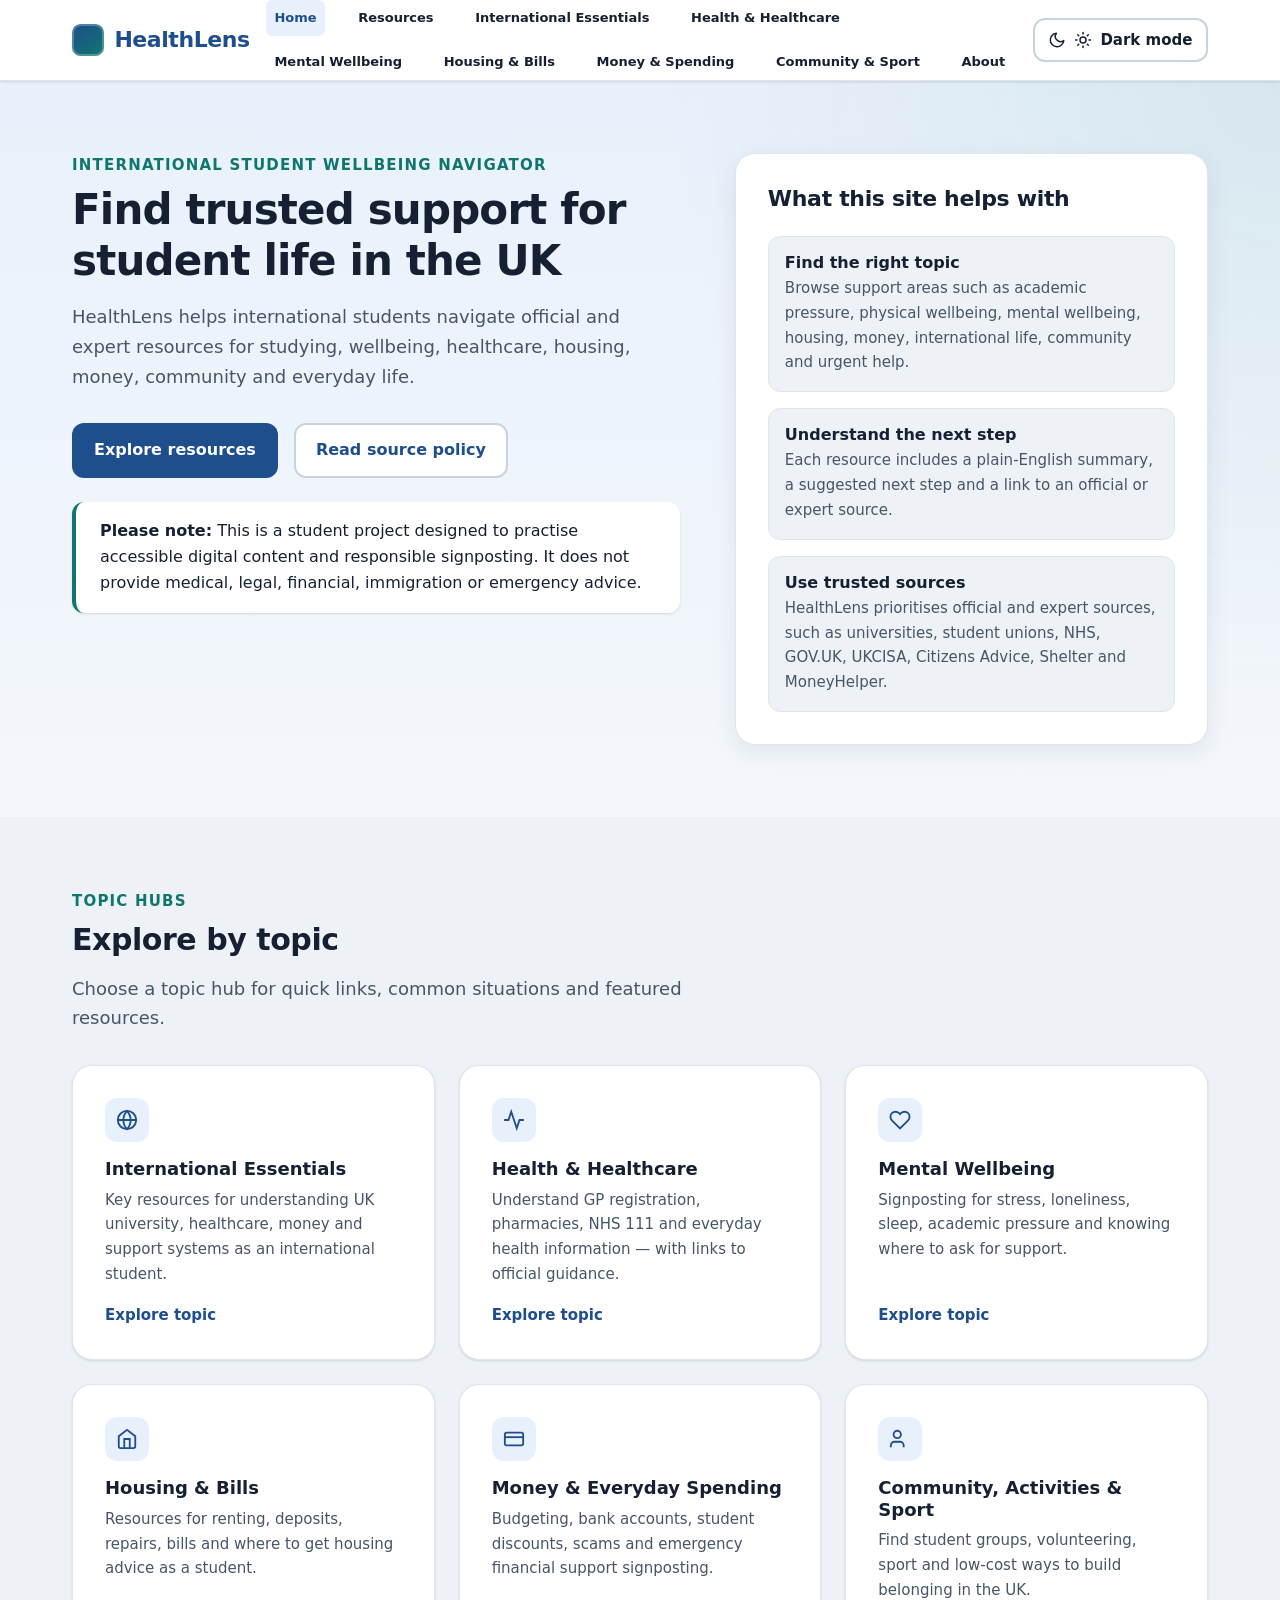
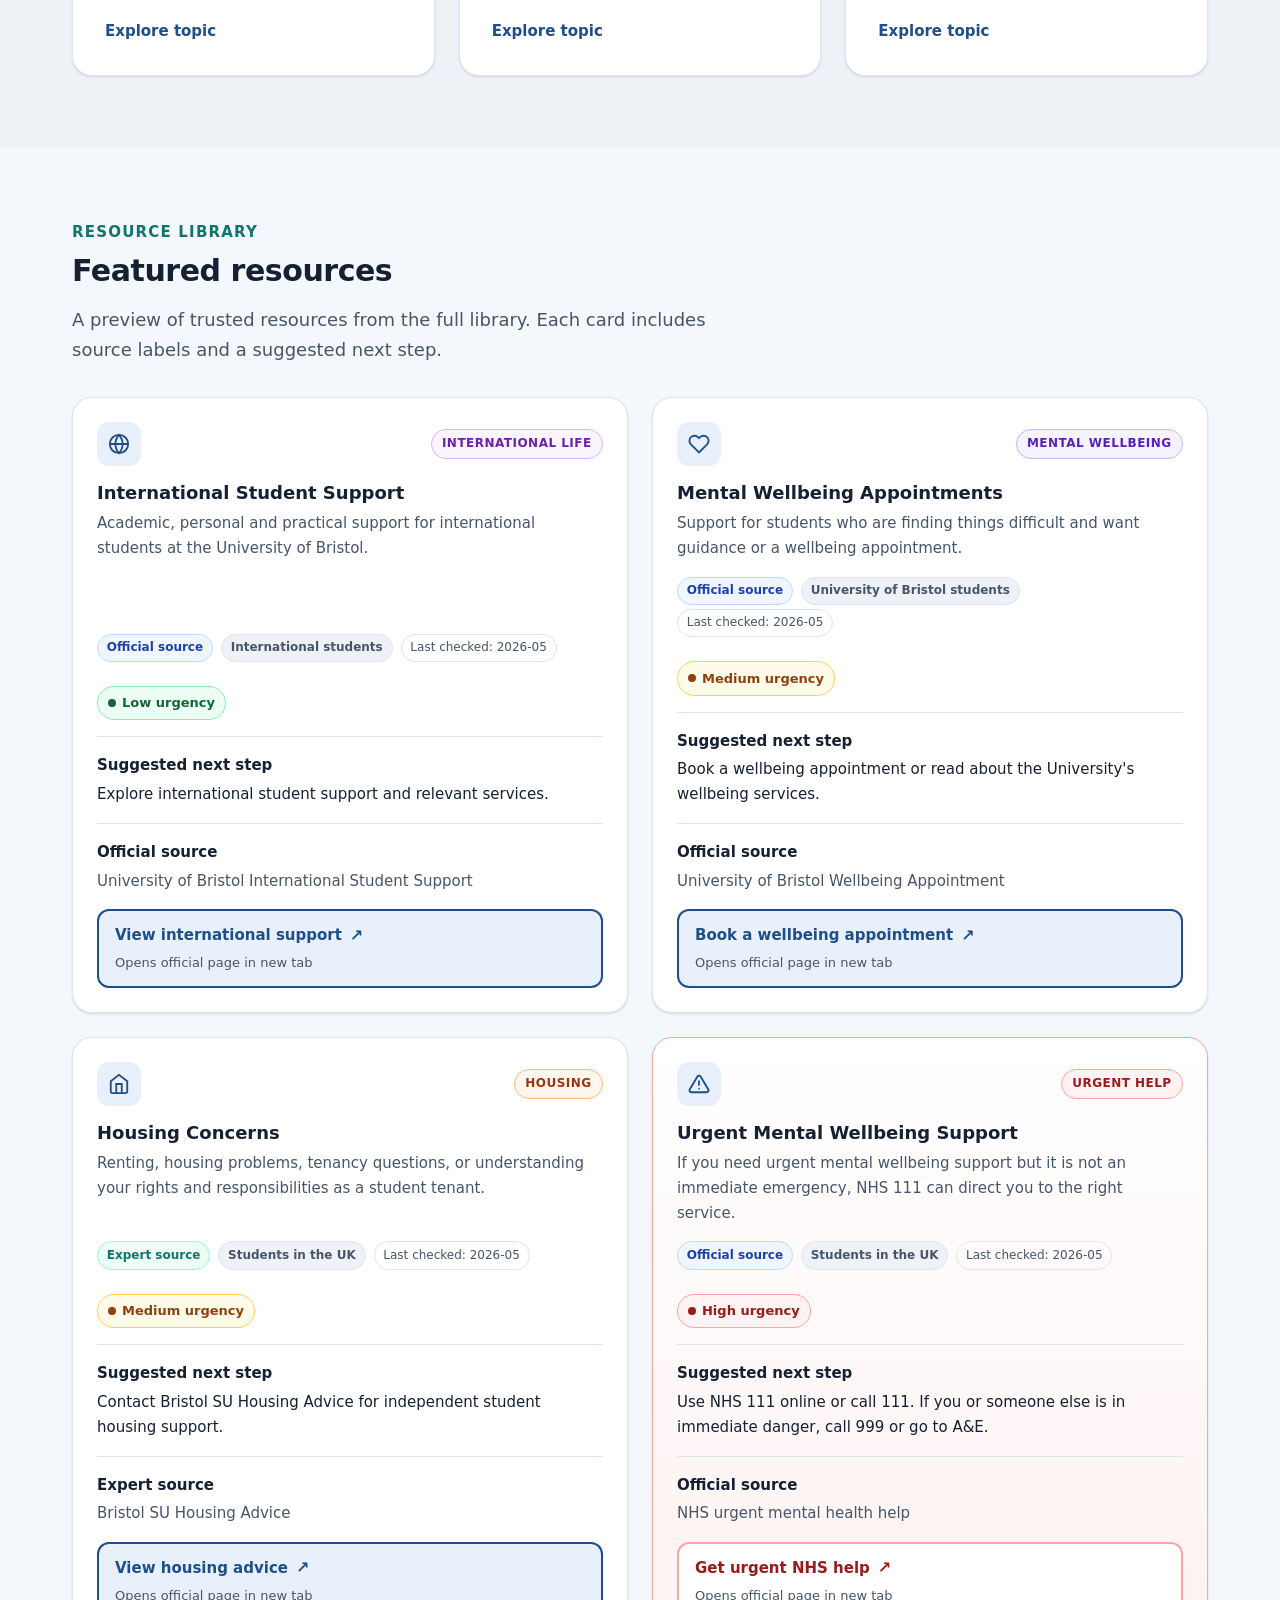
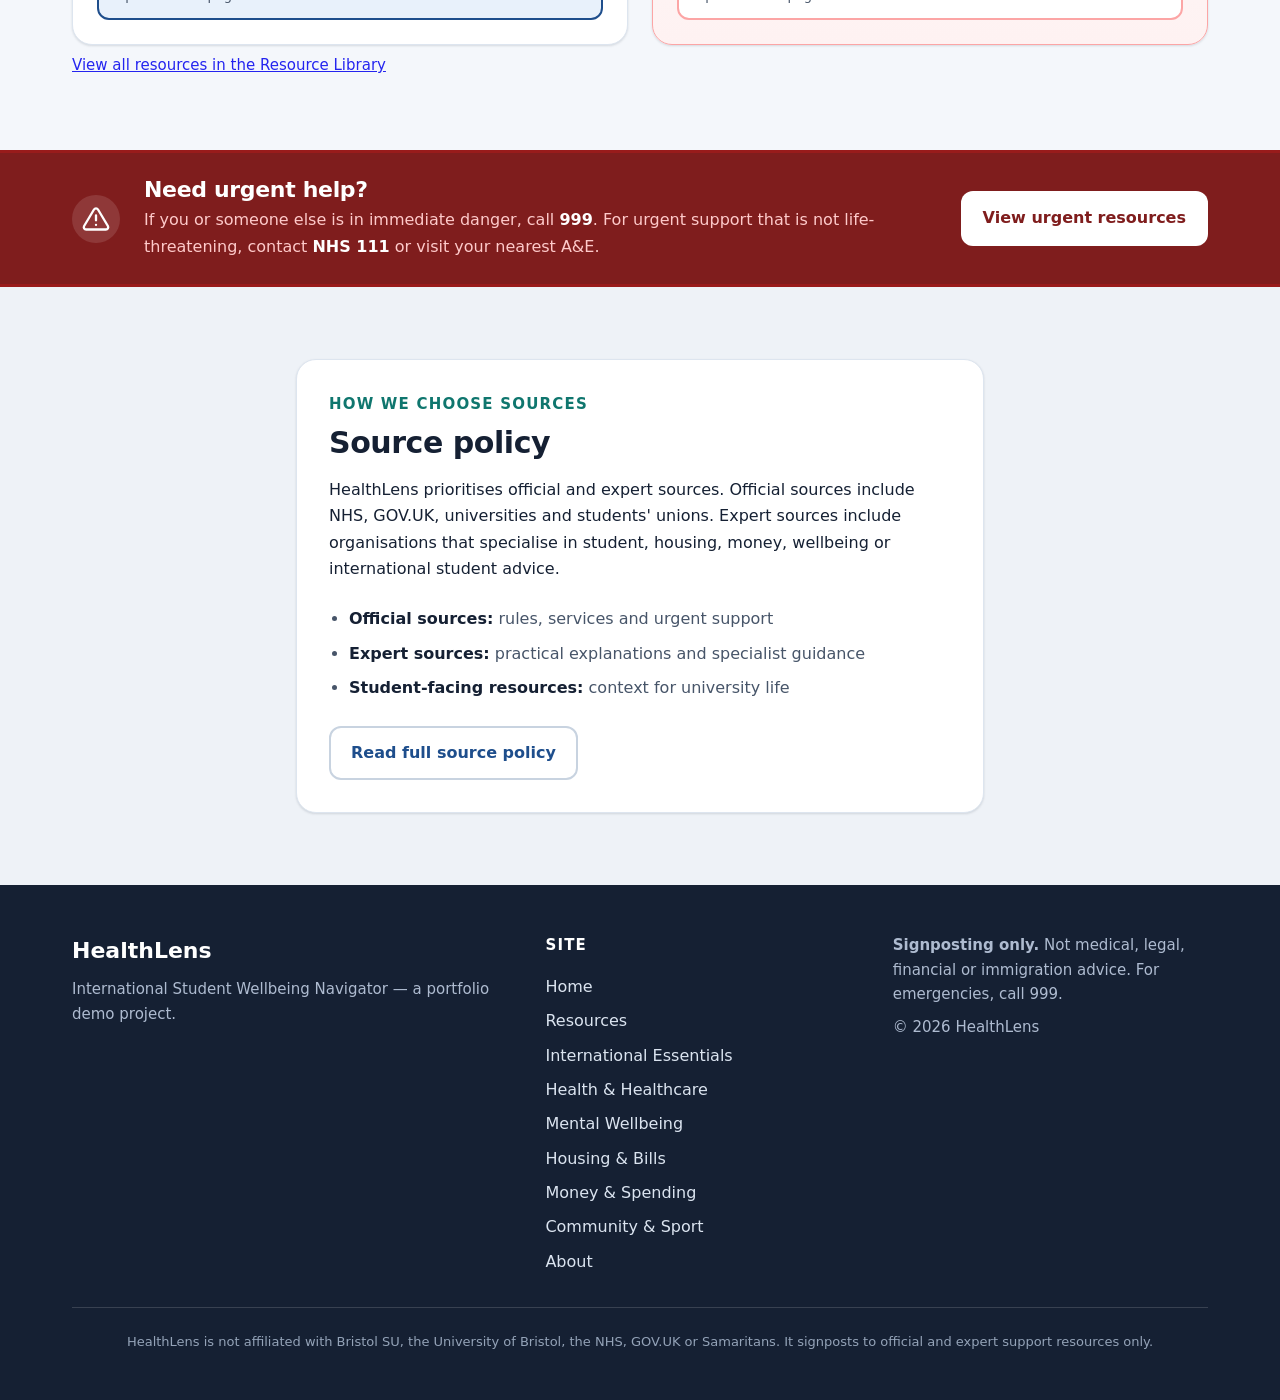
==== commit a3717f93: "implement multi-page structure" ====
--- a/index.html
+++ b/index.html
@@ -3,7 +3,7 @@
 <head>
   <meta charset="UTF-8">
   <meta name="viewport" content="width=device-width, initial-scale=1.0">
-  <meta name="description" content="HealthLens is a student project that helps international students in the UK navigate official and expert resources for studying, wellbeing, housing, money, community and urgent help.">
+  <meta name="description" content="HealthLens helps international students in the UK navigate official and expert resources for studying, wellbeing, healthcare, housing, money, community and everyday life.">
   <title>HealthLens — International Student Wellbeing Navigator</title>
   <link rel="icon" href="./assets/favicon.svg" type="image/svg+xml">
   <link rel="stylesheet" href="./styles.css">
@@ -29,50 +29,36 @@
 
   <header class="site-header">
     <div class="container header-inner">
-      <a class="site-logo" href="#hero">
+      <a class="site-logo" href="./index.html">
         <span class="site-logo__mark" aria-hidden="true"></span>
         <span class="site-logo__text">HealthLens</span>
       </a>
 
       <nav id="site-nav" class="site-nav" aria-label="Main navigation">
-        <ul class="nav-list">
-          <li><a href="#support-finder">Support Finder</a></li>
-          <li><a href="#care-options">Care Options</a></li>
-          <li><a href="#wellbeing-guides">Wellbeing Guides</a></li>
-          <li><a href="#source-policy">Source Policy</a></li>
-          <li><a href="#faq">FAQ</a></li>
-          <li><a href="#contact">Contact</a></li>
+        <ul class="nav-list nav-list--global">
+          <li><a href="./index.html" aria-current="page">Home</a></li>
+          <li><a href="./resources.html">Resources</a></li>
+          <li><a href="./international-essentials.html">International Essentials</a></li>
+          <li><a href="./health-healthcare.html">Health &amp; Healthcare</a></li>
+          <li><a href="./mental-wellbeing.html">Mental Wellbeing</a></li>
+          <li><a href="./housing-bills.html">Housing &amp; Bills</a></li>
+          <li><a href="./money-spending.html">Money &amp; Spending</a></li>
+          <li><a href="./community-activities-sport.html">Community &amp; Sport</a></li>
+          <li><a href="./about.html">About</a></li>
         </ul>
       </nav>
 
       <div class="header-actions">
-        <button
-          type="button"
-          id="theme-toggle"
-          class="theme-toggle"
-          aria-label="Switch to dark mode"
-          aria-pressed="false"
-        >
+        <button type="button" id="theme-toggle" class="theme-toggle" aria-label="Switch to dark mode" aria-pressed="false">
           <span class="theme-toggle__icon theme-toggle__icon--light" aria-hidden="true">
-            <svg width="18" height="18" viewBox="0 0 24 24" fill="none" xmlns="http://www.w3.org/2000/svg">
-              <path d="M21 12.79A9 9 0 1 1 11.21 3 7 7 0 0 0 21 12.79Z" stroke="currentColor" stroke-width="2" stroke-linecap="round" stroke-linejoin="round"/>
-            </svg>
+            <svg width="18" height="18" viewBox="0 0 24 24" fill="none" xmlns="http://www.w3.org/2000/svg"><path d="M21 12.79A9 9 0 1 1 11.21 3 7 7 0 0 0 21 12.79Z" stroke="currentColor" stroke-width="2" stroke-linecap="round" stroke-linejoin="round"/></svg>
           </span>
           <span class="theme-toggle__icon theme-toggle__icon--dark" aria-hidden="true" hidden>
-            <svg width="18" height="18" viewBox="0 0 24 24" fill="none" xmlns="http://www.w3.org/2000/svg">
-              <circle cx="12" cy="12" r="4" stroke="currentColor" stroke-width="2"/>
-              <path d="M12 2v2M12 20v2M4.93 4.93l1.41 1.41M17.66 17.66l1.41 1.41M2 12h2M20 12h2M4.93 19.07l1.41-1.41M17.66 6.34l1.41-1.41" stroke="currentColor" stroke-width="2" stroke-linecap="round"/>
-            </svg>
+            <svg width="18" height="18" viewBox="0 0 24 24" fill="none" xmlns="http://www.w3.org/2000/svg"><circle cx="12" cy="12" r="4" stroke="currentColor" stroke-width="2"/><path d="M12 2v2M12 20v2M4.93 4.93l1.41 1.41M17.66 17.66l1.41 1.41M2 12h2M20 12h2M4.93 19.07l1.41-1.41M17.66 6.34l1.41-1.41" stroke="currentColor" stroke-width="2" stroke-linecap="round"/></svg>
           </span>
           <span class="theme-toggle__text">Dark mode</span>
         </button>
-        <button
-          class="nav-toggle"
-          type="button"
-          aria-expanded="false"
-          aria-controls="site-nav"
-          aria-label="Open navigation menu"
-        >
+        <button class="nav-toggle" type="button" aria-expanded="false" aria-controls="site-nav" aria-label="Open navigation menu">
           <span class="nav-toggle-bar" aria-hidden="true"></span>
           <span class="nav-toggle-bar" aria-hidden="true"></span>
           <span class="nav-toggle-bar" aria-hidden="true"></span>
@@ -88,11 +74,11 @@
           <p class="hero-eyebrow">International Student Wellbeing Navigator</p>
           <h1 id="hero-heading">Find trusted support for student life in the UK</h1>
           <p class="hero-lead">
-            HealthLens helps international students navigate official and expert resources for studying, wellbeing, housing, money, community and urgent help.
+            HealthLens helps international students navigate official and expert resources for studying, wellbeing, healthcare, housing, money, community and everyday life.
           </p>
           <div class="hero-actions">
-            <a class="btn btn-primary" href="#support-finder">Explore support resources</a>
-            <a class="btn btn-secondary" href="#source-policy">Read source policy</a>
+            <a class="btn btn-primary" href="./resources.html">Explore resources</a>
+            <a class="btn btn-secondary" href="./about.html#source-policy">Read source policy</a>
           </div>
           <p class="disclaimer" role="note">
             <strong>Please note:</strong> This is a student project designed to practise accessible digital content and responsible signposting.
@@ -120,348 +106,94 @@
       </div>
     </section>
 
-    <aside id="urgent-help" class="crisis-banner" aria-labelledby="crisis-heading">
+    <section class="section section--alt" aria-labelledby="topics-heading">
+      <div class="container">
+        <header class="section-header">
+          <p class="section-eyebrow">Topic hubs</p>
+          <h2 id="topics-heading">Explore by topic</h2>
+          <p class="section-intro">Choose a topic hub for quick links, common situations and featured resources.</p>
+        </header>
+
+        <ul class="topic-cards-grid">
+          <li class="topic-card">
+            <span class="topic-card__icon" aria-hidden="true"><svg width="22" height="22" viewBox="0 0 24 24" fill="none"><circle cx="12" cy="12" r="10" stroke="currentColor" stroke-width="2"/><path d="M2 12h20M12 2a15.3 15.3 0 0 1 4 10 15.3 15.3 0 0 1-4 10 15.3 15.3 0 0 1-4-10 15.3 15.3 0 0 1 4-10Z" stroke="currentColor" stroke-width="2"/></svg></span>
+            <h3>International Essentials</h3>
+            <p>Key resources for understanding UK university, healthcare, money and support systems as an international student.</p>
+            <a class="topic-card__link" href="./international-essentials.html">Explore topic</a>
+          </li>
+          <li class="topic-card">
+            <span class="topic-card__icon" aria-hidden="true"><svg width="22" height="22" viewBox="0 0 24 24" fill="none"><path d="M22 12h-4l-3 9L9 3l-3 9H2" stroke="currentColor" stroke-width="2" stroke-linecap="round"/></svg></span>
+            <h3>Health &amp; Healthcare</h3>
+            <p>Understand GP registration, pharmacies, NHS 111 and everyday health information — with links to official guidance.</p>
+            <a class="topic-card__link" href="./health-healthcare.html">Explore topic</a>
+          </li>
+          <li class="topic-card">
+            <span class="topic-card__icon" aria-hidden="true"><svg width="22" height="22" viewBox="0 0 24 24" fill="none"><path d="M20.84 4.61a5.5 5.5 0 0 0-7.78 0L12 5.67l-1.06-1.06a5.5 5.5 0 0 0-7.78 7.78l1.06 1.06L12 21.23l7.78-7.78 1.06-1.06a5.5 5.5 0 0 0 0-7.78Z" stroke="currentColor" stroke-width="2"/></svg></span>
+            <h3>Mental Wellbeing</h3>
+            <p>Signposting for stress, loneliness, sleep, academic pressure and knowing where to ask for support.</p>
+            <a class="topic-card__link" href="./mental-wellbeing.html">Explore topic</a>
+          </li>
+          <li class="topic-card">
+            <span class="topic-card__icon" aria-hidden="true"><svg width="22" height="22" viewBox="0 0 24 24" fill="none"><path d="m3 9 9-7 9 7v11a2 2 0 0 1-2 2H5a2 2 0 0 1-2-2Z" stroke="currentColor" stroke-width="2"/><path d="M9 22V12h6v10" stroke="currentColor" stroke-width="2"/></svg></span>
+            <h3>Housing &amp; Bills</h3>
+            <p>Resources for renting, deposits, repairs, bills and where to get housing advice as a student.</p>
+            <a class="topic-card__link" href="./housing-bills.html">Explore topic</a>
+          </li>
+          <li class="topic-card">
+            <span class="topic-card__icon" aria-hidden="true"><svg width="22" height="22" viewBox="0 0 24 24" fill="none"><rect x="2" y="5" width="20" height="14" rx="2" stroke="currentColor" stroke-width="2"/><path d="M2 10h20" stroke="currentColor" stroke-width="2"/></svg></span>
+            <h3>Money &amp; Everyday Spending</h3>
+            <p>Budgeting, bank accounts, student discounts, scams and emergency financial support signposting.</p>
+            <a class="topic-card__link" href="./money-spending.html">Explore topic</a>
+          </li>
+          <li class="topic-card">
+            <span class="topic-card__icon" aria-hidden="true"><svg width="22" height="22" viewBox="0 0 24 24" fill="none"><path d="M16 21v-2a4 4 0 0 0-4-4H6a4 4 0 0 0-4 4v2" stroke="currentColor" stroke-width="2"/><circle cx="9" cy="7" r="4" stroke="currentColor" stroke-width="2"/></svg></span>
+            <h3>Community, Activities &amp; Sport</h3>
+            <p>Find student groups, volunteering, sport and low-cost ways to build belonging in the UK.</p>
+            <a class="topic-card__link" href="./community-activities-sport.html">Explore topic</a>
+          </li>
+        </ul>
+      </div>
+    </section>
+
+    <section class="section" aria-labelledby="featured-heading">
+      <div class="container">
+        <header class="section-header">
+          <p class="section-eyebrow">Resource library</p>
+          <h2 id="featured-heading">Featured resources</h2>
+          <p class="section-intro">A preview of trusted resources from the full library. Each card includes source labels and a suggested next step.</p>
+        </header>
+
+        <div id="featured-resources" class="featured-resources-grid" data-featured-ids="international-support,mental-wellbeing,housing-concerns,urgent-mental-health" aria-live="polite"></div>
+
+        <p class="content-meta"><a href="./resources.html">View all resources in the Resource Library</a></p>
+      </div>
+    </section>
+
+    <aside class="crisis-banner" aria-labelledby="crisis-heading">
       <div class="container crisis-banner__inner">
         <div class="crisis-banner__icon" aria-hidden="true">
-          <svg width="28" height="28" viewBox="0 0 24 24" fill="none" xmlns="http://www.w3.org/2000/svg">
-            <path d="M12 9v4m0 4h.01M10.29 3.86 1.82 18a2 2 0 0 0 1.71 3h16.94a2 2 0 0 0 1.71-3L13.71 3.86a2 2 0 0 0-3.42 0Z" stroke="currentColor" stroke-width="2" stroke-linecap="round" stroke-linejoin="round"/>
-          </svg>
+          <svg width="28" height="28" viewBox="0 0 24 24" fill="none"><path d="M12 9v4m0 4h.01M10.29 3.86 1.82 18a2 2 0 0 0 1.71 3h16.94a2 2 0 0 0 1.71-3L13.71 3.86a2 2 0 0 0-3.42 0Z" stroke="currentColor" stroke-width="2" stroke-linecap="round"/></svg>
         </div>
         <div class="crisis-banner__content">
           <h2 id="crisis-heading">Need urgent help?</h2>
-          <p>
-            If you or someone else is in immediate danger, call <strong>999</strong>.
-            For urgent mental health support in the UK, contact <strong>NHS 111</strong> or visit your nearest A&amp;E.
-          </p>
-        </div>
-        <a class="btn btn-crisis" href="#resource-grid" data-category-jump="urgent-help">View urgent resources</a>
+          <p>If you or someone else is in immediate danger, call <strong>999</strong>. For urgent support that is not life-threatening, contact <strong>NHS 111</strong> or visit your nearest A&amp;E.</p>
+        </div>
+        <a class="btn btn-crisis" href="./resources.html?category=urgent-help">View urgent resources</a>
       </div>
     </aside>
 
-    <section id="support-finder" class="section section--alt support-finder" aria-labelledby="support-finder-heading">
-      <div class="container">
-        <header class="section-header">
-          <p class="section-eyebrow">Support Finder</p>
-          <h2 id="support-finder-heading">Find trusted support resources</h2>
-          <p class="section-intro">
-            Search and filter by topic to find official and expert resources with plain-English summaries, source labels and suggested next steps.
-          </p>
-          <p class="content-meta">Content last reviewed: May 2026.</p>
-        </header>
-
-        <div class="finder-controls">
-          <div class="search-wrapper">
-            <label for="resource-search">Search support resources</label>
-            <input
-              type="search"
-              id="resource-search"
-              name="resource-search"
-              autocomplete="off"
-              placeholder="e.g. academic, housing, money, international, urgent"
-            >
-          </div>
-
-          <fieldset class="filter-fieldset">
-            <legend>Filter by category</legend>
-            <div class="filter-buttons" role="group" aria-label="Category filters">
-              <button type="button" class="filter-btn is-active" data-category="all" aria-pressed="true">All</button>
-              <button type="button" class="filter-btn" data-category="academic" aria-pressed="false">Academic</button>
-              <button type="button" class="filter-btn" data-category="physical-wellbeing" aria-pressed="false">Physical Wellbeing</button>
-              <button type="button" class="filter-btn" data-category="mental-wellbeing" aria-pressed="false">Mental Wellbeing</button>
-              <button type="button" class="filter-btn" data-category="housing" aria-pressed="false">Housing</button>
-              <button type="button" class="filter-btn" data-category="money" aria-pressed="false">Money</button>
-              <button type="button" class="filter-btn" data-category="international-life" aria-pressed="false">International Life</button>
-              <button type="button" class="filter-btn" data-category="community" aria-pressed="false">Community</button>
-              <button type="button" class="filter-btn" data-category="urgent-help" aria-pressed="false">Urgent Help</button>
-            </div>
-          </fieldset>
-        </div>
-
-        <p id="results-count" class="results-count" aria-live="polite" aria-atomic="true">Loading support resources…</p>
-        <p id="results-status" class="visually-hidden" aria-live="polite" aria-atomic="true"></p>
-
-        <div id="resource-grid" class="resource-grid">
-          <!-- Support cards rendered by script.js -->
-        </div>
-
-        <p class="support-note support-note--urgent" role="note">
-          <strong>Please note:</strong> This student project signposts to official and expert services.
-          It does not provide medical, legal, financial, immigration or emergency advice.
-          If you or someone else is in immediate danger, call 999 or go to A&amp;E.
-        </p>
-
-        <p id="no-results" class="no-results" hidden>
-          No matching resources found. Try a different search term or category.
-        </p>
-      </div>
-    </section>
-
-    <section id="care-options" class="section care-options-section care-options-section--secondary" aria-labelledby="care-options-heading">
-      <div class="container">
-        <header class="section-header">
-          <p class="section-eyebrow">Secondary guide</p>
-          <h2 id="care-options-heading">Care Options Guide</h2>
-          <p class="section-intro">
-            The Care Options Guide explains common UK healthcare support routes. It does not assess symptoms or decide where you should go.
-            If you are unsure and need medical help now, use NHS 111. If you or someone else is in immediate danger, call 999 or go to A&amp;E.
-          </p>
-        </header>
-
-        <p class="care-options-disclaimer" role="note">
-          <strong>Please note:</strong> This student project signposts to official services.
-          It does not provide medical advice, emergency response, or symptom assessment.
-        </p>
-
-        <p id="care-options-error" class="error-message" role="alert" hidden></p>
-
-        <div id="care-options-list" class="care-options-grid" aria-live="polite" aria-atomic="true">
-          <!-- Care option cards rendered by script.js -->
-        </div>
-
-        <aside class="pharmacy-first-panel" aria-labelledby="pharmacy-first-heading">
-          <h3 id="pharmacy-first-heading">Pharmacy First: common conditions</h3>
-          <p>
-            NHS Pharmacy First may allow pharmacists to support some common conditions where clinically appropriate.
-            Suitability can depend on age, symptoms and clinical judgement. A pharmacist can advise, treat where appropriate,
-            or refer to a GP or another healthcare professional.
-          </p>
-          <ul class="pharmacy-first-list">
-            <li>impetigo</li>
-            <li>infected insect bites</li>
-            <li>earache</li>
-            <li>sore throat</li>
-            <li>sinusitis</li>
-            <li>urinary tract infections</li>
-            <li>shingles</li>
+    <section class="section section--alt" aria-labelledby="policy-preview-heading">
+      <div class="container container--narrow">
+        <div class="source-policy-preview">
+          <p class="section-eyebrow">How we choose sources</p>
+          <h2 id="policy-preview-heading">Source policy</h2>
+          <p>HealthLens prioritises official and expert sources. Official sources include NHS, GOV.UK, universities and students' unions. Expert sources include organisations that specialise in student, housing, money, wellbeing or international student advice.</p>
+          <ul class="source-policy-list">
+            <li><strong>Official sources:</strong> rules, services and urgent support</li>
+            <li><strong>Expert sources:</strong> practical explanations and specialist guidance</li>
+            <li><strong>Student-facing resources:</strong> context for university life</li>
           </ul>
-          <p class="pharmacy-first-note" role="note">
-            This list is for signposting only. It does not mean a pharmacy is always the right option.
-            If you are unsure, use NHS 111 or contact a healthcare professional.
-          </p>
-          <a
-            class="care-option-card__link pharmacy-first-link"
-            href="https://www.nhs.uk/nhs-services/pharmacies/how-pharmacies-can-help/"
-            target="_blank"
-            rel="noopener noreferrer"
-            aria-label="Read NHS pharmacy guidance (NHS: How pharmacies can help), opens in a new tab"
-          >
-            <span>Read NHS pharmacy guidance</span>
-            <span class="care-option-card__link-icon" aria-hidden="true">↗</span>
-            <span class="care-option-card__link-note">Opens official page in new tab</span>
-          </a>
-        </aside>
-      </div>
-    </section>
-
-    <section id="wellbeing-guides" class="section section--alt wellbeing-guides" aria-labelledby="wellbeing-guides-heading">
-      <div class="container">
-        <header class="section-header">
-          <p class="section-eyebrow">Everyday student life</p>
-          <h2 id="wellbeing-guides-heading">Wellbeing Guides</h2>
-          <p class="section-intro">
-            Short practical guides for everyday student life in the UK. These guides summarise official and expert advice and link to the original sources.
-          </p>
-        </header>
-
-        <ul class="tips-list">
-          <li class="tip-card">
-            <img class="tip-card__image" src="./assets/tips/tip-patterns.svg" alt="" width="64" height="64">
-            <span class="tip-card__number" aria-hidden="true">01</span>
-            <h3>Looking after yourself during the UK winter</h3>
-            <p>Shorter days and colder weather can affect energy and routine. Official guidance can help you plan rest, warmth and everyday self-care during winter term.</p>
-            <a class="tip-card__link" href="https://www.nhs.uk/live-well/seasonal-health/" target="_blank" rel="noopener noreferrer">Read NHS seasonal wellbeing guidance</a>
-          </li>
-          <li class="tip-card">
-            <img class="tip-card__image" src="./assets/tips/tip-help.svg" alt="" width="64" height="64">
-            <span class="tip-card__number" aria-hidden="true">02</span>
-            <h3>Understanding vitamin D guidance</h3>
-            <p>UK guidance explains when vitamin D may be relevant in winter and where to find reliable information — without replacing advice from a healthcare professional.</p>
-            <a class="tip-card__link" href="https://www.nhs.uk/conditions/vitamins-and-minerals/vitamin-d/" target="_blank" rel="noopener noreferrer">Read NHS vitamin D guidance</a>
-          </li>
-          <li class="tip-card">
-            <img class="tip-card__image" src="./assets/tips/tip-steps.svg" alt="" width="64" height="64">
-            <span class="tip-card__number" aria-hidden="true">03</span>
-            <h3>Managing stress and sleep</h3>
-            <p>Study pressure and life admin can affect sleep and stress levels. Official self-help resources may support everyday planning and rest — not emergency care.</p>
-            <a class="tip-card__link" href="https://www.nhs.uk/mental-health/advice-for-life-situations/student-stress-self-help-tips/" target="_blank" rel="noopener noreferrer">Read NHS student stress tips</a>
-          </li>
-          <li class="tip-card">
-            <img class="tip-card__image" src="./assets/tips/tip-trusted.svg" alt="" width="64" height="64">
-            <span class="tip-card__number" aria-hidden="true">04</span>
-            <h3>Building community and belonging</h3>
-            <p>Connecting with societies, volunteering and student networks can support everyday wellbeing and a sense of belonging at university.</p>
-            <a class="tip-card__link" href="https://www.bristolsu.org.uk/groups" target="_blank" rel="noopener noreferrer">Browse Bristol SU groups</a>
-          </li>
-          <li class="tip-card">
-            <img class="tip-card__image" src="./assets/tips/tip-help.svg" alt="" width="64" height="64">
-            <span class="tip-card__number" aria-hidden="true">05</span>
-            <h3>Knowing when to seek urgent support</h3>
-            <p>It helps to know the difference between everyday concerns, urgent support and emergencies. Official NHS guidance explains when to use 111 or 999.</p>
-            <a class="tip-card__link" href="https://www.nhs.uk/nhs-services/urgent-and-emergency-care-services/" target="_blank" rel="noopener noreferrer">Read NHS urgent and emergency care guidance</a>
-          </li>
-        </ul>
-      </div>
-    </section>
-
-    <section id="source-policy" class="section source-policy" aria-labelledby="source-policy-heading">
-      <div class="container container--narrow">
-        <header class="section-header">
-          <p class="section-eyebrow">How we choose sources</p>
-          <h2 id="source-policy-heading">Source policy</h2>
-          <p class="section-intro">
-            HealthLens prioritises official and expert sources. Official sources include NHS, GOV.UK, universities and students' unions.
-            Expert sources include organisations that specialise in student, housing, money, wellbeing or international student advice.
-            Each resource is summarised in plain English to help students understand what it is useful for.
-          </p>
-        </header>
-
-        <ul class="source-policy-list">
-          <li><strong>Official sources:</strong> rules, services and urgent support</li>
-          <li><strong>Expert sources:</strong> practical explanations and specialist guidance</li>
-          <li><strong>Student-facing resources:</strong> context for university life</li>
-          <li><strong>User responsibility:</strong> always check the original source for the latest information</li>
-        </ul>
-
-        <p class="source-policy-disclaimer" role="note">
-          HealthLens is a student project. It does not replace professional medical, legal, financial, immigration or emergency advice.
-        </p>
-      </div>
-    </section>
-
-    <section id="faq" class="section section--alt faq" aria-labelledby="faq-heading">
-      <div class="container container--narrow">
-        <header class="section-header section-header--center">
-          <p class="section-eyebrow">Common questions</p>
-          <h2 id="faq-heading">Frequently Asked Questions</h2>
-          <p class="section-intro">Quick answers about how to use HealthLens and what it can — and cannot — offer.</p>
-        </header>
-
-        <div class="accordion">
-          <div class="accordion-item">
-            <h3>
-              <button type="button" class="accordion-trigger" id="faq-trigger-1" aria-expanded="false" aria-controls="faq-panel-1">
-                Is HealthLens a medical advice website?
-              </button>
-            </h3>
-            <div id="faq-panel-1" class="accordion-panel" role="region" aria-labelledby="faq-trigger-1" hidden>
-              <p>
-                No. HealthLens is a student project that signposts to official and expert resources.
-                It does not provide diagnosis, treatment recommendations, symptom assessment or emergency response.
-              </p>
-            </div>
-          </div>
-
-          <div class="accordion-item">
-            <h3>
-              <button type="button" class="accordion-trigger" id="faq-trigger-2" aria-expanded="false" aria-controls="faq-panel-2">
-                Who is HealthLens for?
-              </button>
-            </h3>
-            <div id="faq-panel-2" class="accordion-panel" role="region" aria-labelledby="faq-trigger-2" hidden>
-              <p>
-                It is designed for international students in the UK who want a clearer way to find support across study, wellbeing, housing, money, community and everyday life.
-              </p>
-            </div>
-          </div>
-
-          <div class="accordion-item">
-            <h3>
-              <button type="button" class="accordion-trigger" id="faq-trigger-3" aria-expanded="false" aria-controls="faq-panel-3">
-                Why not just use Google?
-              </button>
-            </h3>
-            <div id="faq-panel-3" class="accordion-panel" role="region" aria-labelledby="faq-trigger-3" hidden>
-              <p>
-                Search engines return many results but do not always explain which sources are official, expert, student-facing or relevant to a specific situation.
-                HealthLens organises resources by topic, audience and next step.
-              </p>
-            </div>
-          </div>
-
-          <div class="accordion-item">
-            <h3>
-              <button type="button" class="accordion-trigger" id="faq-trigger-4" aria-expanded="false" aria-controls="faq-panel-4">
-                How should I use the links?
-              </button>
-            </h3>
-            <div id="faq-panel-4" class="accordion-panel" role="region" aria-labelledby="faq-trigger-4" hidden>
-              <p>
-                Use HealthLens as a starting point. Always check the original source for the latest information, eligibility rules, opening hours and contact details.
-              </p>
-            </div>
-          </div>
-
-          <div class="accordion-item">
-            <h3>
-              <button type="button" class="accordion-trigger" id="faq-trigger-5" aria-expanded="false" aria-controls="faq-panel-5">
-                What should I do in an emergency?
-              </button>
-            </h3>
-            <div id="faq-panel-5" class="accordion-panel" role="region" aria-labelledby="faq-trigger-5" hidden>
-              <p>
-                If you or someone else is in immediate danger, call 999. For urgent support that is not life-threatening, contact NHS 111 or visit your nearest A&amp;E.
-                Your university may also offer an out-of-hours wellbeing helpline — check their official website for current contact details.
-              </p>
-            </div>
-          </div>
-        </div>
-      </div>
-    </section>
-
-    <section id="contact" class="section contact" aria-labelledby="contact-heading">
-      <div class="container">
-        <div class="contact-layout">
-          <header class="section-header">
-            <p class="section-eyebrow">Feedback</p>
-            <h2 id="contact-heading">Share your feedback</h2>
-            <p class="section-intro">
-              Tell us what you think of this demo project. No data is stored or transmitted.
-            </p>
-          </header>
-
-          <form id="contact-form" class="contact-form" novalidate>
-            <div class="form-field">
-              <label for="contact-name">Name</label>
-              <input type="text" id="contact-name" name="name" required autocomplete="name">
-              <span class="field-error" id="contact-name-error" role="alert"></span>
-            </div>
-
-            <div class="form-field">
-              <label for="contact-email">Email</label>
-              <input type="email" id="contact-email" name="email" required autocomplete="email">
-              <span class="field-error" id="contact-email-error" role="alert"></span>
-            </div>
-
-            <div class="form-field">
-              <label for="contact-topic">Topic</label>
-              <select id="contact-topic" name="topic" required>
-                <option value="">Select a topic</option>
-                <option value="general">General enquiry</option>
-                <option value="support-finder">Support Finder feedback</option>
-                <option value="accessibility">Accessibility feedback</option>
-                <option value="content">Content suggestion</option>
-              </select>
-              <span class="field-error" id="contact-topic-error" role="alert"></span>
-            </div>
-
-            <div class="form-field">
-              <label for="contact-message">Message</label>
-              <textarea id="contact-message" name="message" rows="5" required minlength="10"></textarea>
-              <span class="field-error" id="contact-message-error" role="alert"></span>
-            </div>
-
-            <div class="form-field form-field--checkbox">
-              <input type="checkbox" id="contact-consent" name="consent" required>
-              <label for="contact-consent">I understand this demo provides signposting only and does not provide professional advice.</label>
-              <span class="field-error" id="contact-consent-error" role="alert"></span>
-            </div>
-
-            <button type="submit" class="btn btn-primary">Send feedback</button>
-
-            <div id="form-success" class="form-success" role="status" tabindex="-1" hidden>
-              Thank you. This is a demo form, so no data has been sent.
-            </div>
-          </form>
+          <a class="btn btn-secondary" href="./about.html#source-policy">Read full source policy</a>
         </div>
       </div>
     </section>
@@ -473,30 +205,27 @@
         <p class="footer-logo">HealthLens</p>
         <p class="footer-tagline">International Student Wellbeing Navigator — a portfolio demo project.</p>
       </div>
-
       <nav class="footer-nav" aria-label="Footer navigation">
-        <p class="footer-nav__title">On this page</p>
+        <p class="footer-nav__title">Site</p>
         <ul>
-          <li><a href="#support-finder">Support Finder</a></li>
-          <li><a href="#care-options">Care Options</a></li>
-          <li><a href="#wellbeing-guides">Wellbeing Guides</a></li>
-          <li><a href="#source-policy">Source Policy</a></li>
-          <li><a href="#faq">FAQ</a></li>
-          <li><a href="#contact">Contact</a></li>
+          <li><a href="./index.html">Home</a></li>
+          <li><a href="./resources.html">Resources</a></li>
+          <li><a href="./international-essentials.html">International Essentials</a></li>
+          <li><a href="./health-healthcare.html">Health &amp; Healthcare</a></li>
+          <li><a href="./mental-wellbeing.html">Mental Wellbeing</a></li>
+          <li><a href="./housing-bills.html">Housing &amp; Bills</a></li>
+          <li><a href="./money-spending.html">Money &amp; Spending</a></li>
+          <li><a href="./community-activities-sport.html">Community &amp; Sport</a></li>
+          <li><a href="./about.html">About</a></li>
         </ul>
       </nav>
-
       <div class="footer-meta">
         <p class="footer-disclaimer"><strong>Signposting only.</strong> Not medical, legal, financial or immigration advice. For emergencies, call 999.</p>
         <p class="footer-copy">&copy; 2026 HealthLens</p>
       </div>
     </div>
-
     <div class="container">
-      <p class="site-footnote" role="note">
-        HealthLens is not affiliated with Bristol SU, the University of Bristol, the NHS, GOV.UK or Samaritans.
-        It signposts to official and expert support resources only.
-      </p>
+      <p class="site-footnote" role="note">HealthLens is not affiliated with Bristol SU, the University of Bristol, the NHS, GOV.UK or Samaritans. It signposts to official and expert support resources only.</p>
     </div>
   </footer>
 
--- a/styles.css
+++ b/styles.css
@@ -1,6 +1,6 @@
 /* ==========================================================================
    HealthLens — International Student Wellbeing Navigator
-   Version 0.7 styles
+   Version 0.8 styles
    ========================================================================== */
 
 :root {
@@ -246,6 +246,250 @@
   justify-self: end;
 }
 
+.nav-list--global {
+  gap: var(--space-xs) var(--space-sm);
+}
+
+.nav-list a[aria-current="page"] {
+  color: var(--color-primary);
+  background: var(--color-primary-light);
+  font-weight: 700;
+}
+
+.breadcrumb {
+  margin-bottom: var(--space-lg);
+  font-size: var(--font-size-sm);
+}
+
+.breadcrumb ol {
+  display: flex;
+  flex-wrap: wrap;
+  gap: var(--space-xs);
+  list-style: none;
+  margin: 0;
+  padding: 0;
+  color: var(--color-text-muted);
+}
+
+.breadcrumb li + li::before {
+  content: "/";
+  margin-right: var(--space-xs);
+  color: var(--color-border);
+}
+
+.breadcrumb a {
+  color: var(--color-primary);
+  text-decoration: none;
+  font-weight: 600;
+}
+
+.breadcrumb a:hover {
+  text-decoration: underline;
+}
+
+.breadcrumb [aria-current="page"] {
+  color: var(--color-text-muted);
+  font-weight: 600;
+}
+
+.topic-hero {
+  padding-block: var(--space-2xl) var(--space-xl);
+  background: linear-gradient(180deg, var(--color-primary-light) 0%, var(--color-bg) 100%);
+  border-bottom: 1px solid var(--color-border-light);
+}
+
+.topic-hero h1 {
+  margin-bottom: var(--space-md);
+}
+
+.topic-summary {
+  max-width: 42rem;
+  color: var(--color-text-muted);
+  font-size: var(--font-size-lg);
+}
+
+.topic-cards-grid {
+  display: grid;
+  grid-template-columns: repeat(3, minmax(0, 1fr));
+  gap: var(--space-lg);
+  list-style: none;
+  margin: 0;
+  padding: 0;
+}
+
+.topic-card {
+  display: flex;
+  flex-direction: column;
+  padding: var(--space-xl);
+  background: var(--color-surface);
+  border: 1px solid var(--color-border-light);
+  border-radius: var(--radius-xl);
+  box-shadow: var(--shadow-sm);
+  transition: transform var(--transition-fast), box-shadow var(--transition-fast);
+}
+
+.topic-card:hover {
+  transform: translateY(-2px);
+  box-shadow: var(--shadow-md);
+}
+
+.topic-card__icon {
+  display: inline-flex;
+  align-items: center;
+  justify-content: center;
+  width: 2.75rem;
+  height: 2.75rem;
+  margin-bottom: var(--space-md);
+  color: var(--color-primary);
+  background: var(--color-primary-light);
+  border-radius: var(--radius-md);
+}
+
+.topic-card h3 {
+  margin-bottom: var(--space-sm);
+}
+
+.topic-card p {
+  flex: 1;
+  margin-bottom: var(--space-md);
+  color: var(--color-text-muted);
+  font-size: var(--font-size-sm);
+}
+
+.topic-card__link {
+  font-size: var(--font-size-sm);
+  font-weight: 700;
+  color: var(--color-primary);
+  text-decoration: none;
+}
+
+.topic-card__link:hover {
+  text-decoration: underline;
+}
+
+.quick-links-grid {
+  display: grid;
+  grid-template-columns: repeat(2, minmax(0, 1fr));
+  gap: var(--space-md);
+  list-style: none;
+  margin: 0;
+  padding: 0;
+}
+
+.quick-link-card {
+  display: flex;
+  flex-direction: column;
+  gap: var(--space-sm);
+  padding: var(--space-lg);
+  background: var(--color-surface);
+  border: 1px solid var(--color-border-light);
+  border-radius: var(--radius-lg);
+  box-shadow: var(--shadow-sm);
+}
+
+.quick-link-card h3 {
+  margin: 0;
+  font-size: var(--font-size-base);
+}
+
+.quick-link-card p {
+  margin: 0;
+  flex: 1;
+  color: var(--color-text-muted);
+  font-size: var(--font-size-sm);
+}
+
+.quick-link-card a {
+  font-weight: 700;
+  font-size: var(--font-size-sm);
+  color: var(--color-primary);
+  text-decoration: none;
+}
+
+.quick-link-card a:hover {
+  text-decoration: underline;
+}
+
+.topic-section {
+  padding-block: var(--space-2xl);
+}
+
+.topic-section + .topic-section {
+  border-top: 1px solid var(--color-border-light);
+}
+
+.topic-section h2 {
+  margin-bottom: var(--space-md);
+}
+
+.topic-section p,
+.topic-section li {
+  color: var(--color-text-muted);
+}
+
+.topic-section ul {
+  padding-left: 1.25rem;
+}
+
+.featured-resources-grid {
+  display: grid;
+  grid-template-columns: repeat(2, minmax(0, 1fr));
+  gap: var(--space-lg);
+}
+
+.related-topics {
+  display: grid;
+  grid-template-columns: repeat(3, minmax(0, 1fr));
+  gap: var(--space-md);
+  list-style: none;
+  margin: 0;
+  padding: 0;
+}
+
+.related-topics a {
+  display: block;
+  padding: var(--space-md) var(--space-lg);
+  font-weight: 700;
+  color: var(--color-primary);
+  text-decoration: none;
+  background: var(--color-surface);
+  border: 1px solid var(--color-border-light);
+  border-radius: var(--radius-md);
+}
+
+.related-topics a:hover {
+  background: var(--color-primary-light);
+  text-decoration: underline;
+}
+
+.source-note {
+  margin-top: var(--space-xl);
+  padding: var(--space-md) var(--space-lg);
+  font-size: var(--font-size-sm);
+  color: var(--color-text-muted);
+  background: var(--color-bg-alt);
+  border-left: 4px solid var(--color-accent);
+  border-radius: var(--radius-md);
+}
+
+.source-note strong {
+  color: var(--color-text);
+}
+
+.source-policy-preview {
+  padding: var(--space-xl);
+  background: var(--color-surface);
+  border: 1px solid var(--color-border-light);
+  border-radius: var(--radius-xl);
+  box-shadow: var(--shadow-sm);
+}
+
+.about-section + .about-section {
+  margin-top: var(--space-2xl);
+  padding-top: var(--space-2xl);
+  border-top: 1px solid var(--color-border-light);
+}
+
 .site-logo {
   display: inline-flex;
   align-items: center;
@@ -1565,6 +1809,10 @@
   .footer-grid,
   .tips-list,
   .care-options-grid,
+  .topic-cards-grid,
+  .featured-resources-grid,
+  .quick-links-grid,
+  .related-topics,
   .accessibility-list {
     grid-template-columns: 1fr;
   }
@@ -1575,6 +1823,48 @@
 
   .crisis-banner__icon {
     display: none;
+  }
+}
+
+.nav-list--global a {
+  font-size: 0.8125rem;
+  padding: 0.45rem 0.55rem;
+}
+
+@media (max-width: 1100px) {
+  .header-inner {
+    grid-template-columns: auto 1fr auto;
+  }
+
+  .site-nav {
+    position: absolute;
+    top: 100%;
+    left: 0;
+    right: 0;
+    justify-self: stretch;
+    background: var(--color-surface);
+    border-bottom: 1px solid var(--color-border-light);
+    box-shadow: var(--shadow-md);
+    display: none;
+    z-index: 99;
+  }
+
+  .site-nav.is-open {
+    display: block;
+  }
+
+  .nav-toggle {
+    display: flex;
+  }
+
+  .nav-list--global {
+    flex-direction: column;
+    padding: var(--space-md) var(--space-lg);
+  }
+
+  .nav-list--global a {
+    font-size: var(--font-size-sm);
+    padding: 0.55rem 0.75rem;
   }
 }
 
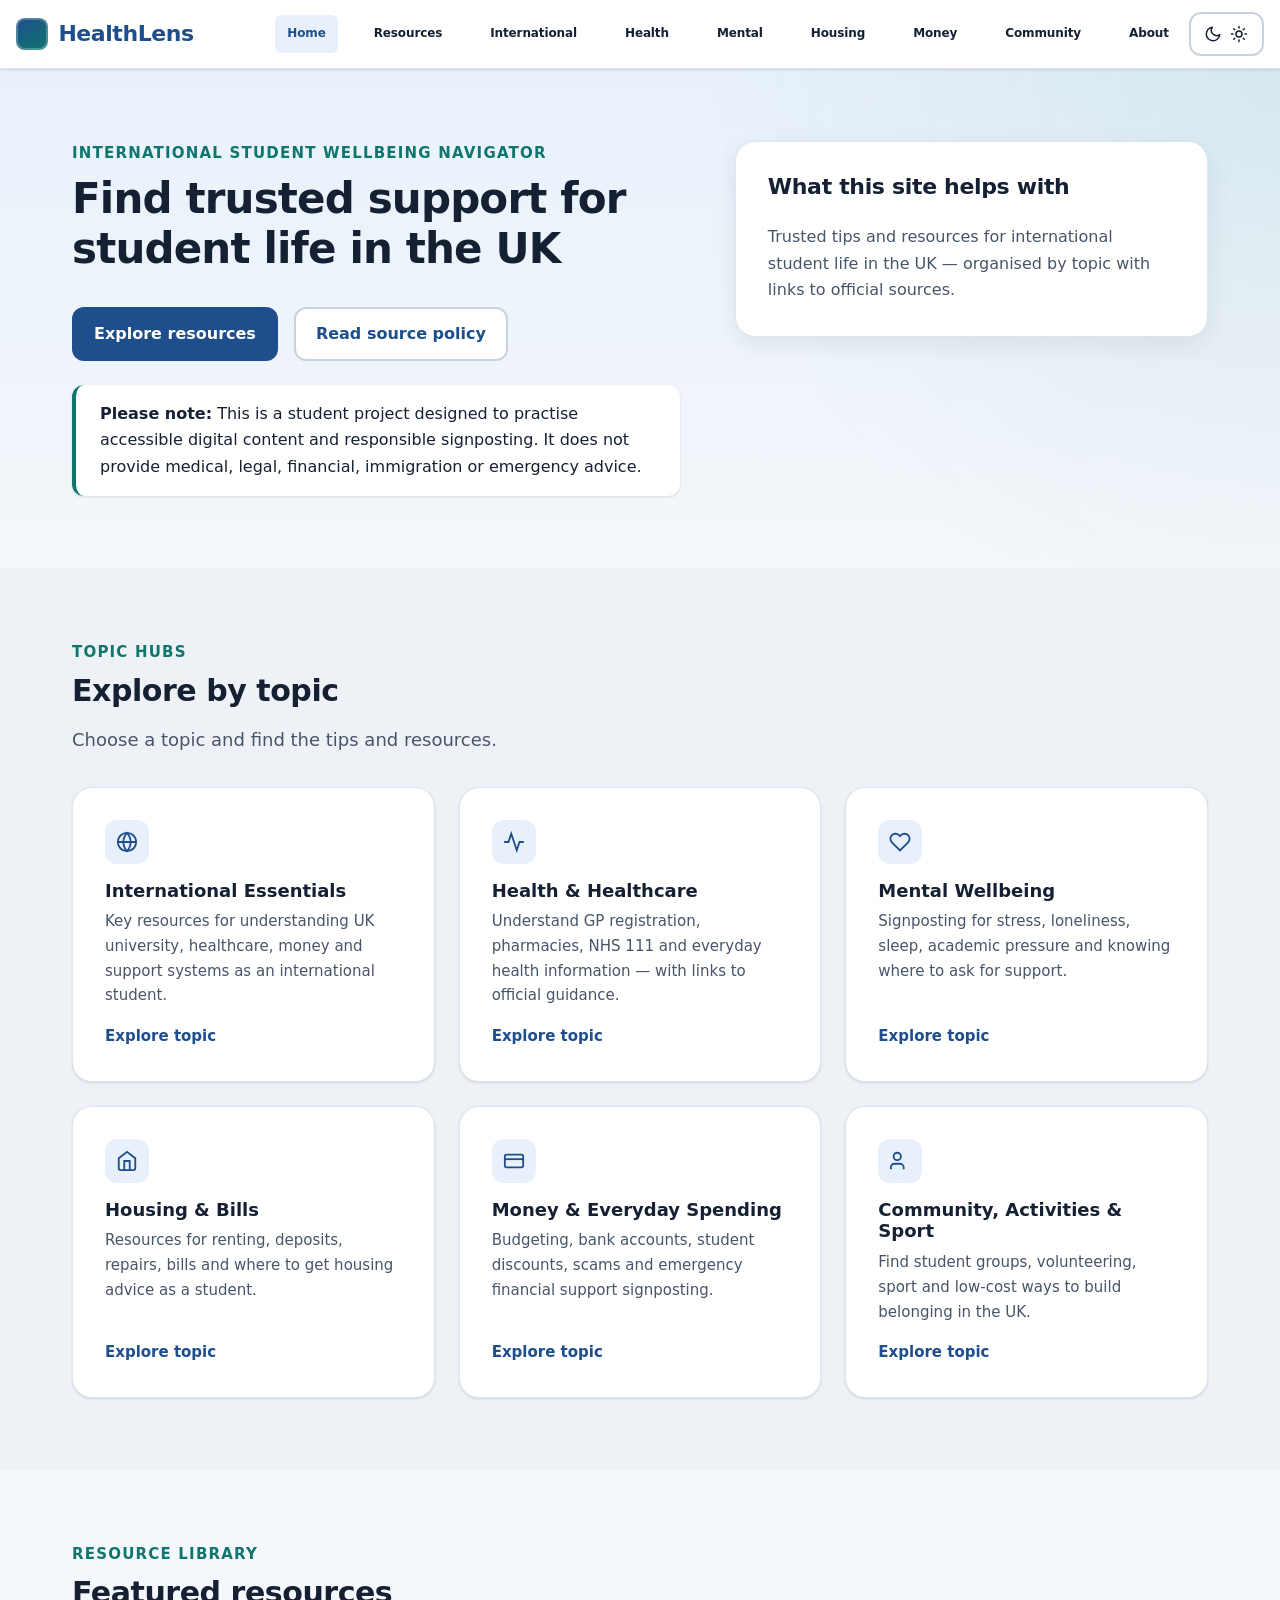
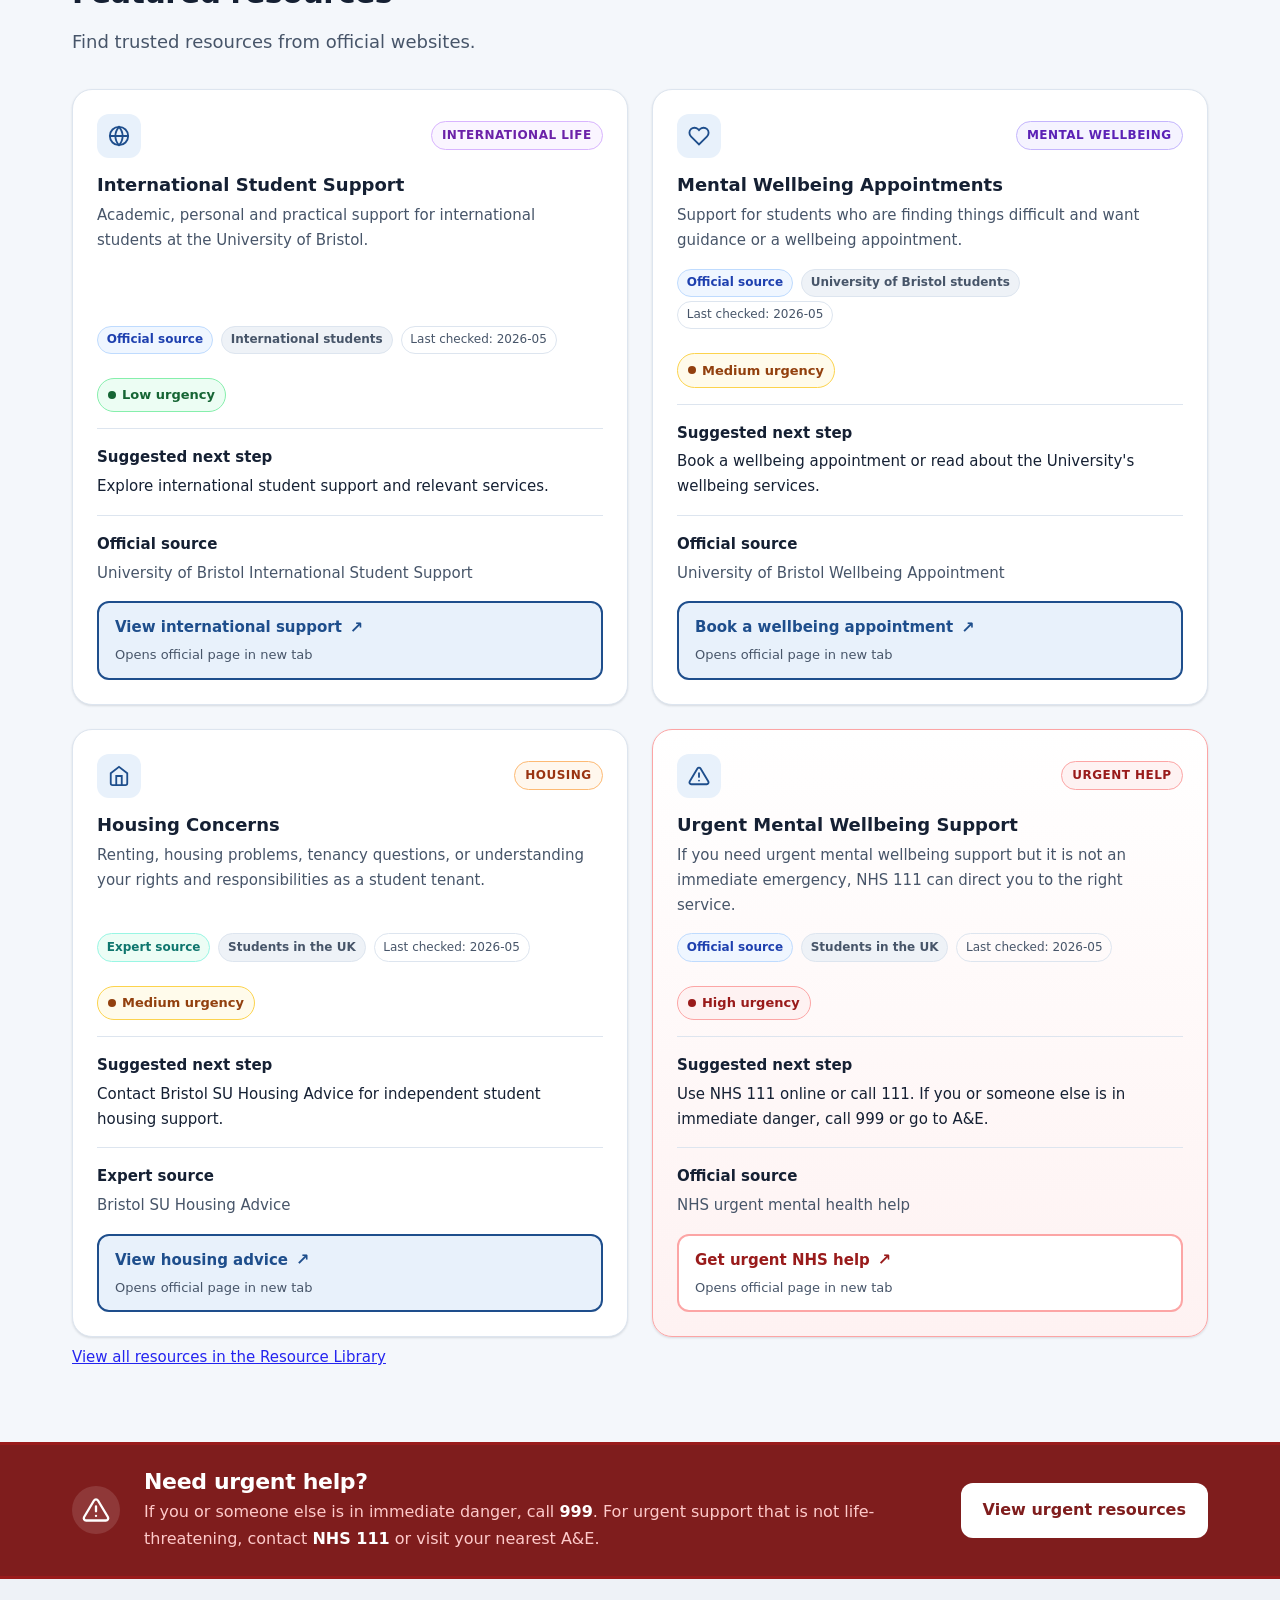
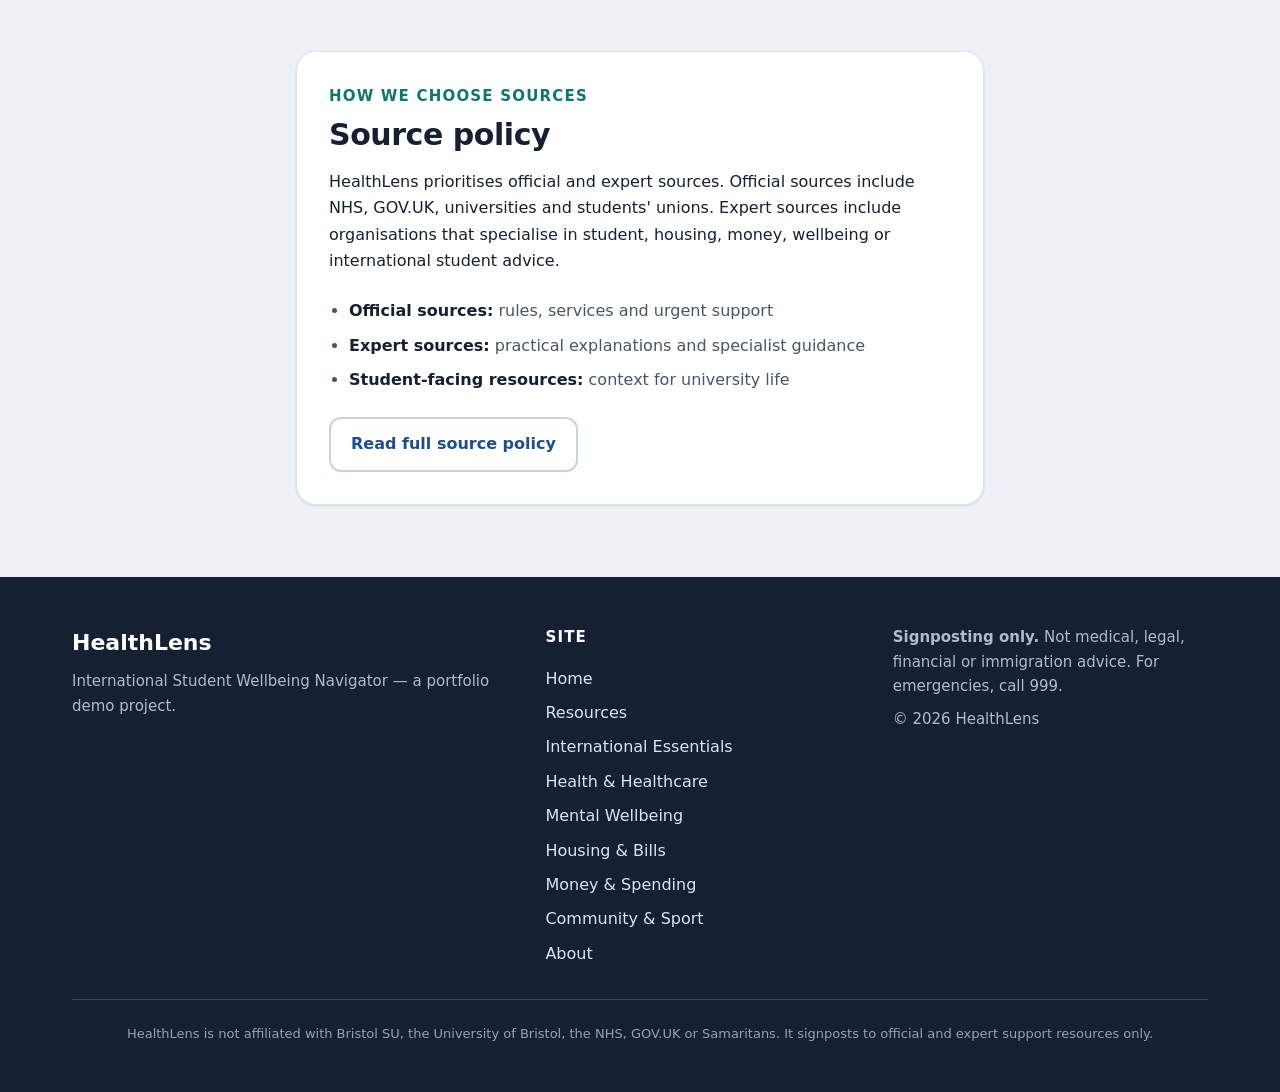
==== commit 7018288e: "refine v0.8" ====
--- a/index.html
+++ b/index.html
@@ -37,13 +37,13 @@
       <nav id="site-nav" class="site-nav" aria-label="Main navigation">
         <ul class="nav-list nav-list--global">
           <li><a href="./index.html" aria-current="page">Home</a></li>
-          <li><a href="./resources.html">Resources</a></li>
-          <li><a href="./international-essentials.html">International Essentials</a></li>
-          <li><a href="./health-healthcare.html">Health &amp; Healthcare</a></li>
-          <li><a href="./mental-wellbeing.html">Mental Wellbeing</a></li>
-          <li><a href="./housing-bills.html">Housing &amp; Bills</a></li>
-          <li><a href="./money-spending.html">Money &amp; Spending</a></li>
-          <li><a href="./community-activities-sport.html">Community &amp; Sport</a></li>
+          <li><a href="./resources.html" title="Resources">Resources</a></li>
+          <li><a href="./international-essentials.html" title="International Essentials">International</a></li>
+          <li><a href="./health-healthcare.html" title="Health and Healthcare">Health</a></li>
+          <li><a href="./mental-wellbeing.html" title="Mental Wellbeing">Mental</a></li>
+          <li><a href="./housing-bills.html" title="Housing and Bills">Housing</a></li>
+          <li><a href="./money-spending.html" title="Money and Spending">Money</a></li>
+          <li><a href="./community-activities-sport.html" title="Community, Activities and Sport">Community</a></li>
           <li><a href="./about.html">About</a></li>
         </ul>
       </nav>
@@ -73,9 +73,6 @@
         <div class="hero-content">
           <p class="hero-eyebrow">International Student Wellbeing Navigator</p>
           <h1 id="hero-heading">Find trusted support for student life in the UK</h1>
-          <p class="hero-lead">
-            HealthLens helps international students navigate official and expert resources for studying, wellbeing, healthcare, housing, money, community and everyday life.
-          </p>
           <div class="hero-actions">
             <a class="btn btn-primary" href="./resources.html">Explore resources</a>
             <a class="btn btn-secondary" href="./about.html#source-policy">Read source policy</a>
@@ -88,20 +85,7 @@
 
         <aside class="hero-panel" aria-labelledby="what-helps-heading">
           <h2 id="what-helps-heading" class="hero-panel__title">What this site helps with</h2>
-          <div class="help-cards">
-            <div class="help-card">
-              <h3 class="help-card__title">Find the right topic</h3>
-              <p>Browse support areas such as academic pressure, physical wellbeing, mental wellbeing, housing, money, international life, community and urgent help.</p>
-            </div>
-            <div class="help-card">
-              <h3 class="help-card__title">Understand the next step</h3>
-              <p>Each resource includes a plain-English summary, a suggested next step and a link to an official or expert source.</p>
-            </div>
-            <div class="help-card">
-              <h3 class="help-card__title">Use trusted sources</h3>
-              <p>HealthLens prioritises official and expert sources, such as universities, student unions, NHS, GOV.UK, UKCISA, Citizens Advice, Shelter and MoneyHelper.</p>
-            </div>
-          </div>
+          <p class="hero-panel__summary">Trusted tips and resources for international student life in the UK — organised by topic with links to official sources.</p>
         </aside>
       </div>
     </section>
@@ -111,7 +95,7 @@
         <header class="section-header">
           <p class="section-eyebrow">Topic hubs</p>
           <h2 id="topics-heading">Explore by topic</h2>
-          <p class="section-intro">Choose a topic hub for quick links, common situations and featured resources.</p>
+          <p class="section-intro">Choose a topic and find the tips and resources.</p>
         </header>
 
         <ul class="topic-cards-grid">
@@ -160,7 +144,7 @@
         <header class="section-header">
           <p class="section-eyebrow">Resource library</p>
           <h2 id="featured-heading">Featured resources</h2>
-          <p class="section-intro">A preview of trusted resources from the full library. Each card includes source labels and a suggested next step.</p>
+          <p class="section-intro">Find trusted resources from official websites.</p>
         </header>
 
         <div id="featured-resources" class="featured-resources-grid" data-featured-ids="international-support,mental-wellbeing,housing-concerns,urgent-mental-health" aria-live="polite"></div>
--- a/styles.css
+++ b/styles.css
@@ -247,7 +247,54 @@
 }
 
 .nav-list--global {
-  gap: var(--space-xs) var(--space-sm);
+  flex-wrap: nowrap;
+  gap: 0.125rem;
+  justify-content: flex-end;
+}
+
+.nav-list--global a {
+  font-size: 0.75rem;
+  padding: 0.35rem 0.45rem;
+  white-space: nowrap;
+  letter-spacing: -0.01em;
+}
+
+@media (min-width: 1101px) {
+  .site-header .container {
+    max-width: 100%;
+    padding-inline: var(--space-md);
+  }
+
+  .header-inner {
+    gap: var(--space-sm);
+  }
+
+  .site-logo__text {
+    font-size: 1.125rem;
+  }
+
+  .site-logo__mark {
+    width: 1.65rem;
+    height: 1.65rem;
+  }
+
+  .theme-toggle__text {
+    position: absolute;
+    width: 1px;
+    height: 1px;
+    padding: 0;
+    margin: -1px;
+    overflow: hidden;
+    clip: rect(0, 0, 0, 0);
+    white-space: nowrap;
+    border: 0;
+  }
+
+  .theme-toggle {
+    min-width: 2.75rem;
+    justify-content: center;
+    padding-inline: 0.65rem;
+  }
 }
 
 .nav-list a[aria-current="page"] {
@@ -705,6 +752,13 @@
   font-size: var(--font-size-xl);
 }
 
+.hero-panel__summary {
+  margin: 0;
+  font-size: var(--font-size-base);
+  line-height: 1.65;
+  color: var(--color-text-muted);
+}
+
 .hero-steps {
   display: grid;
   gap: var(--space-lg);
@@ -1824,11 +1878,6 @@
   .crisis-banner__icon {
     display: none;
   }
-}
-
-.nav-list--global a {
-  font-size: 0.8125rem;
-  padding: 0.45rem 0.55rem;
 }
 
 @media (max-width: 1100px) {
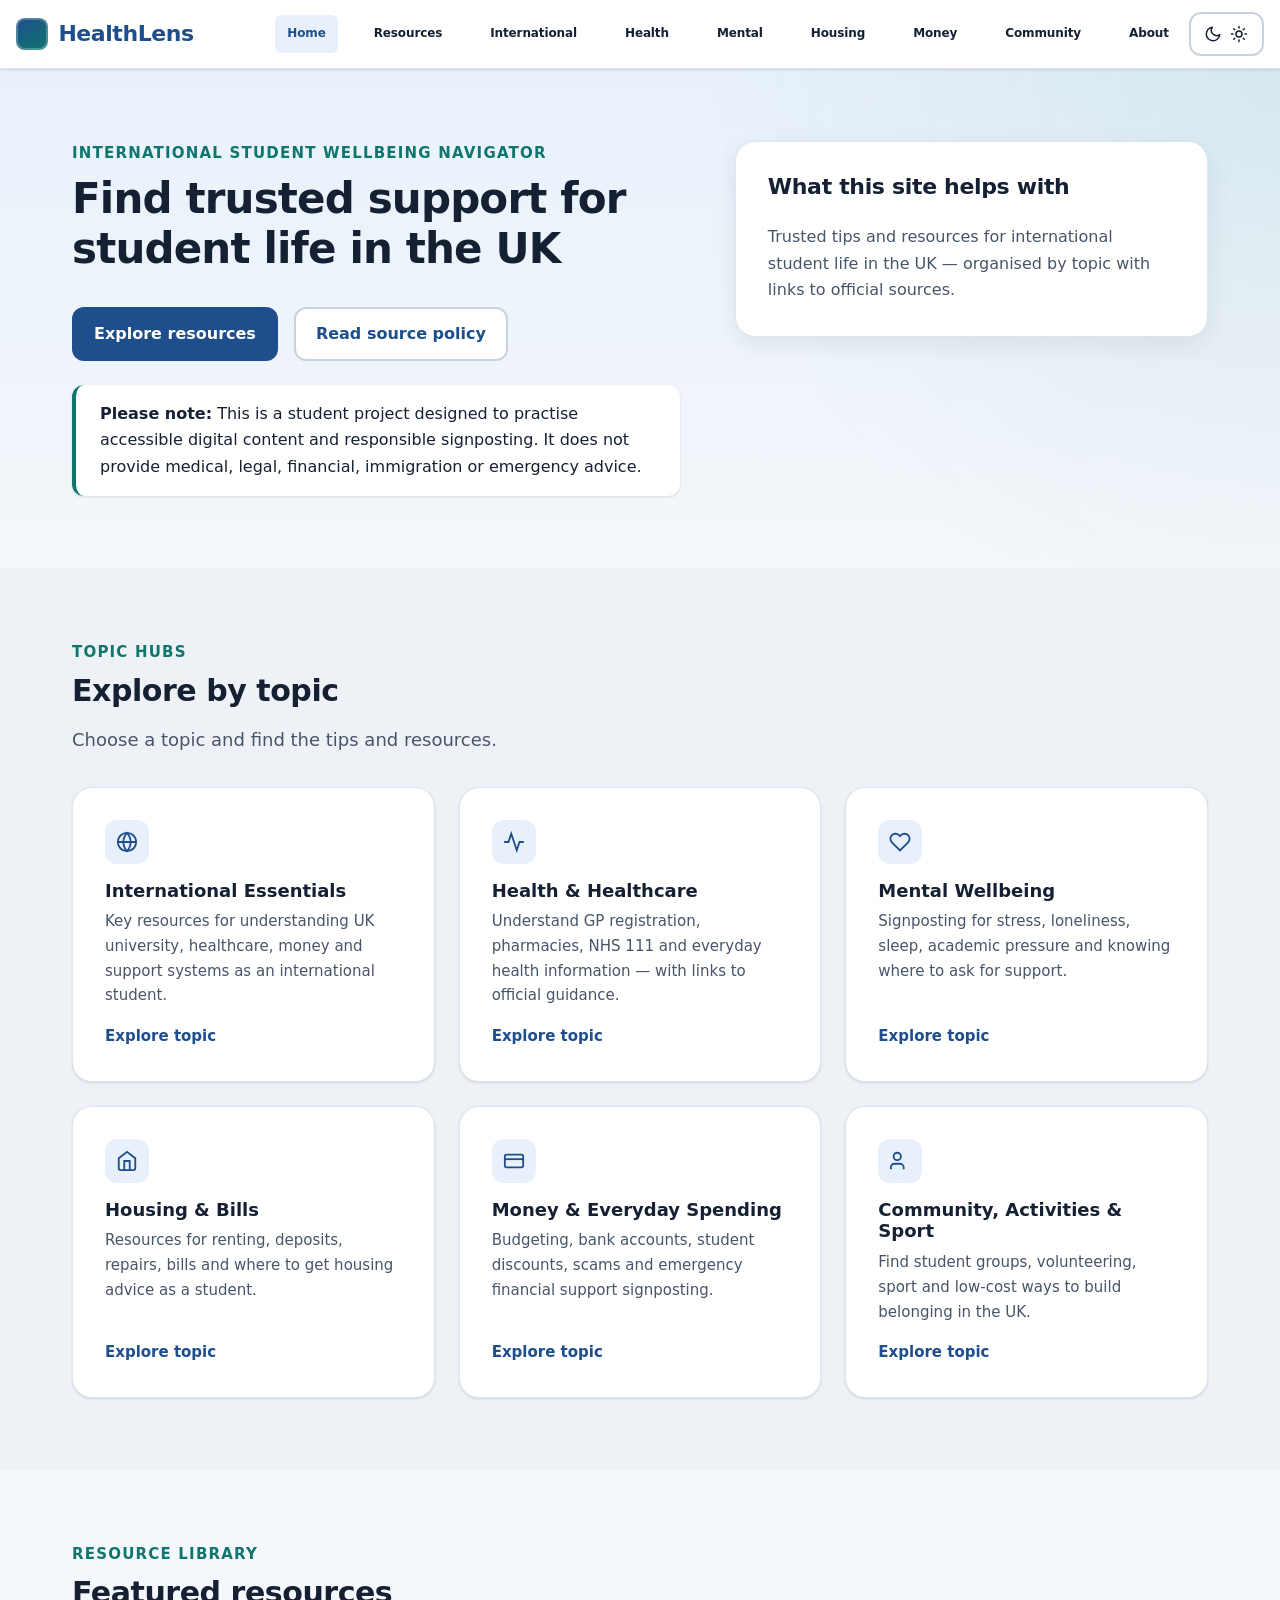
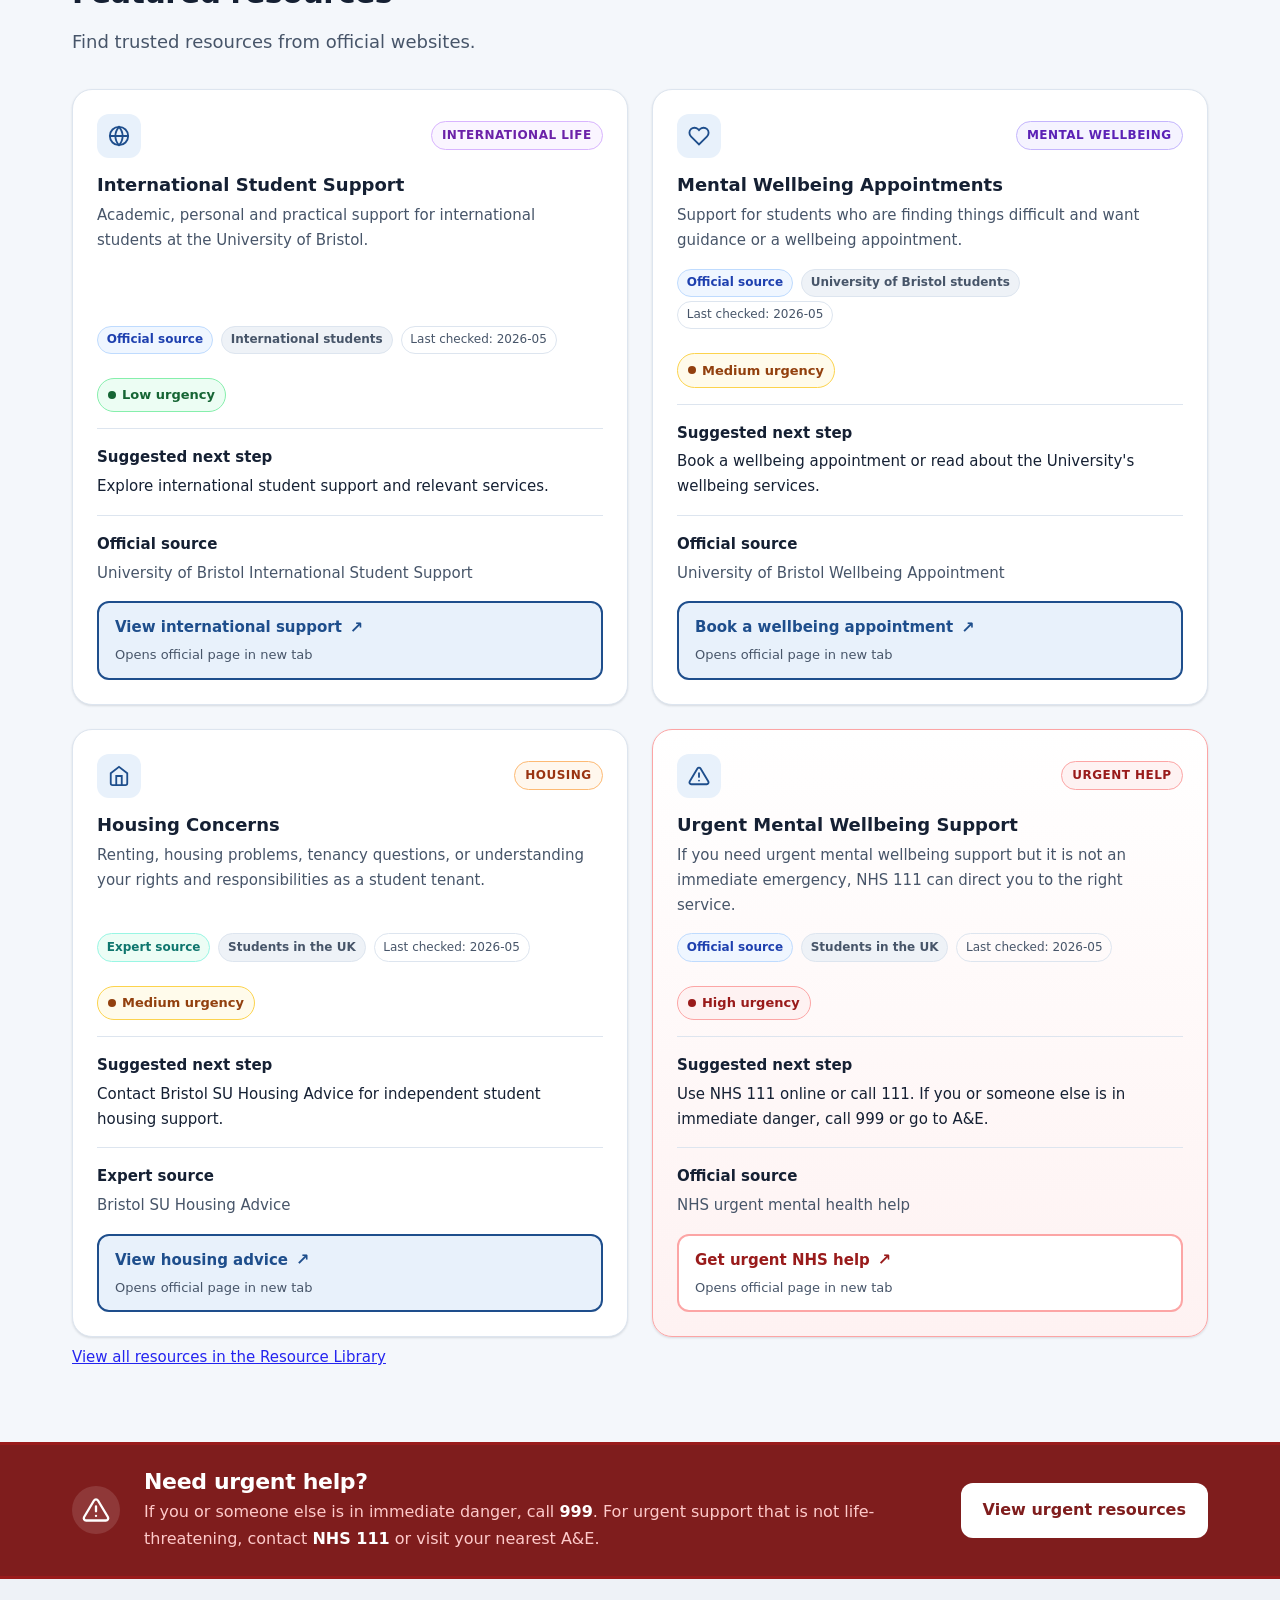
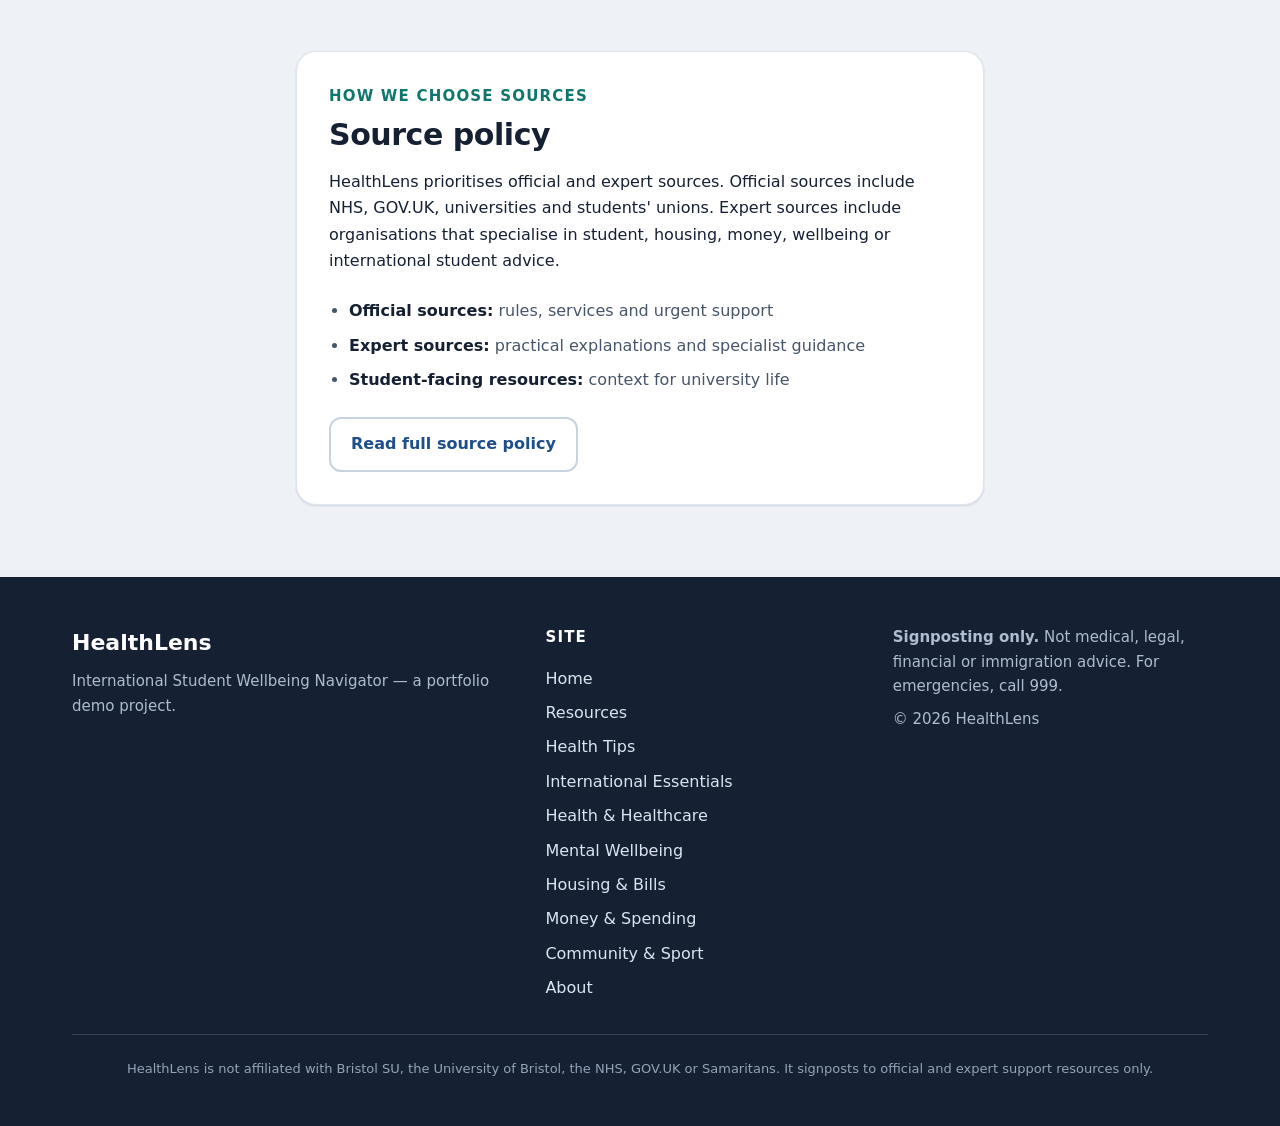
==== commit 35ba1bb6: "v0.9 article data model" ====
--- a/index.html
+++ b/index.html
@@ -194,6 +194,7 @@
         <ul>
           <li><a href="./index.html">Home</a></li>
           <li><a href="./resources.html">Resources</a></li>
+          <li><a href="./guides.html">Health Tips</a></li>
           <li><a href="./international-essentials.html">International Essentials</a></li>
           <li><a href="./health-healthcare.html">Health &amp; Healthcare</a></li>
           <li><a href="./mental-wellbeing.html">Mental Wellbeing</a></li>
--- a/styles.css
+++ b/styles.css
@@ -484,6 +484,190 @@
   gap: var(--space-lg);
 }
 
+.guide-grid {
+  display: grid;
+  grid-template-columns: repeat(auto-fill, minmax(min(100%, 19rem), 1fr));
+  gap: var(--space-lg);
+}
+
+.guide-card {
+  display: flex;
+  flex-direction: column;
+  gap: var(--space-md);
+  padding: var(--space-lg);
+  background: var(--color-surface);
+  border: 1px solid var(--color-border-light);
+  border-radius: var(--radius-lg);
+  box-shadow: var(--shadow-sm);
+}
+
+.guide-card:hover {
+  border-color: var(--color-primary);
+  box-shadow: var(--shadow-md);
+}
+
+.guide-card__header {
+  display: flex;
+  flex-direction: column;
+  gap: var(--space-sm);
+}
+
+.guide-card__title {
+  margin: 0;
+  font-size: var(--font-size-lg);
+  line-height: 1.35;
+}
+
+.guide-card__summary,
+.guide-card__why {
+  margin: 0;
+  color: var(--color-text-muted);
+  line-height: 1.65;
+}
+
+.guide-badge {
+  display: inline-block;
+  align-self: flex-start;
+  padding: 0.2rem 0.55rem;
+  font-size: 0.75rem;
+  font-weight: 700;
+  letter-spacing: 0.02em;
+  text-transform: uppercase;
+  color: var(--color-primary);
+  background: var(--color-primary-light);
+  border-radius: var(--radius-sm);
+}
+
+.guide-meta {
+  display: flex;
+  flex-wrap: wrap;
+  gap: var(--space-xs) var(--space-md);
+  align-items: center;
+  font-size: var(--font-size-sm);
+  color: var(--color-text-muted);
+}
+
+.guide-meta__item strong {
+  color: var(--color-text);
+}
+
+.guide-meta__risk {
+  font-style: italic;
+}
+
+.guide-key-points ul,
+.guide-sources ul {
+  margin: var(--space-xs) 0 0;
+  padding-left: 1.25rem;
+}
+
+.guide-key-points strong,
+.guide-sources strong {
+  display: block;
+  margin-bottom: var(--space-xs);
+  font-size: var(--font-size-sm);
+  color: var(--color-text);
+}
+
+.guide-sources a {
+  color: var(--color-primary);
+  font-weight: 600;
+  text-decoration: underline;
+  text-underline-offset: 0.15em;
+}
+
+.guide-sources a:hover {
+  color: var(--color-accent);
+}
+
+.guide-card__disclaimer {
+  margin: 0;
+  padding: var(--space-md);
+  font-size: var(--font-size-sm);
+  line-height: 1.55;
+  color: var(--color-text-muted);
+  background: var(--color-bg-alt);
+  border-left: 4px solid var(--color-accent);
+  border-radius: var(--radius-sm);
+}
+
+.guide-card__read-link {
+  display: inline-flex;
+  align-items: center;
+  margin-top: auto;
+  font-weight: 700;
+  color: var(--color-primary);
+  text-decoration: none;
+}
+
+.guide-card__read-link:hover {
+  color: var(--color-accent);
+  text-decoration: underline;
+}
+
+.guide-empty-state,
+.guide-loading {
+  margin: 0;
+  padding: var(--space-lg);
+  color: var(--color-text-muted);
+  background: var(--color-bg-alt);
+  border: 1px dashed var(--color-border);
+  border-radius: var(--radius-md);
+}
+
+.guide-filters {
+  display: flex;
+  flex-wrap: wrap;
+  gap: var(--space-sm);
+  margin-bottom: var(--space-lg);
+}
+
+.guide-filter-btn {
+  min-height: 2.5rem;
+  padding: 0.5rem 0.85rem;
+  font-family: inherit;
+  font-size: var(--font-size-sm);
+  font-weight: 700;
+  color: var(--color-text);
+  background: var(--color-surface);
+  border: 2px solid var(--color-border);
+  border-radius: var(--radius-md);
+  cursor: pointer;
+}
+
+.guide-filter-btn:hover {
+  border-color: var(--color-primary);
+  color: var(--color-primary);
+}
+
+.guide-filter-btn.is-active,
+.guide-filter-btn[aria-pressed="true"] {
+  color: #fff;
+  background: var(--color-primary);
+  border-color: var(--color-primary);
+}
+
+html[data-theme="dark"] .guide-card {
+  background: var(--color-surface);
+  border-color: var(--color-border);
+}
+
+html[data-theme="dark"] .guide-card:hover {
+  border-color: var(--color-accent);
+}
+
+html[data-theme="dark"] .guide-badge {
+  color: var(--color-accent);
+  background: rgba(56, 189, 248, 0.12);
+}
+
+html[data-theme="dark"] .guide-filter-btn.is-active,
+html[data-theme="dark"] .guide-filter-btn[aria-pressed="true"] {
+  background: var(--color-accent);
+  border-color: var(--color-accent);
+  color: #0f172a;
+}
+
 .related-topics {
   display: grid;
   grid-template-columns: repeat(3, minmax(0, 1fr));
@@ -1865,6 +2049,7 @@
   .care-options-grid,
   .topic-cards-grid,
   .featured-resources-grid,
+  .guide-grid,
   .quick-links-grid,
   .related-topics,
   .accessibility-list {
@@ -2223,6 +2408,8 @@
   .no-results,
   .resource-loading,
   .resource-load-error,
+  .guide-loading,
+  .guide-filters,
   .care-options-loading,
   #care-options-error,
   .btn-crisis,
@@ -2317,6 +2504,7 @@
 
   .resource-grid,
   .care-options-grid,
+  .guide-grid,
   .tips-list,
   .accessibility-list {
     display: block !important;
@@ -2324,6 +2512,7 @@
 
   .resource-card,
   .care-option-card,
+  .guide-card,
   .tip-card {
     break-inside: avoid;
     page-break-inside: avoid;
@@ -2332,6 +2521,8 @@
 
   .resource-card__link,
   .care-option-card__link,
+  .guide-sources a,
+  .guide-card__read-link,
   .footer-nav a,
   a {
     color: #000 !important;
@@ -2340,6 +2531,7 @@
 
   .resource-card__link[href^="http"]::after,
   .care-option-card__link[href^="http"]::after,
+  .guide-sources a[href^="http"]::after,
   .pharmacy-first-link[href^="http"]::after {
     content: " (" attr(href) ")";
     font-size: 9pt;
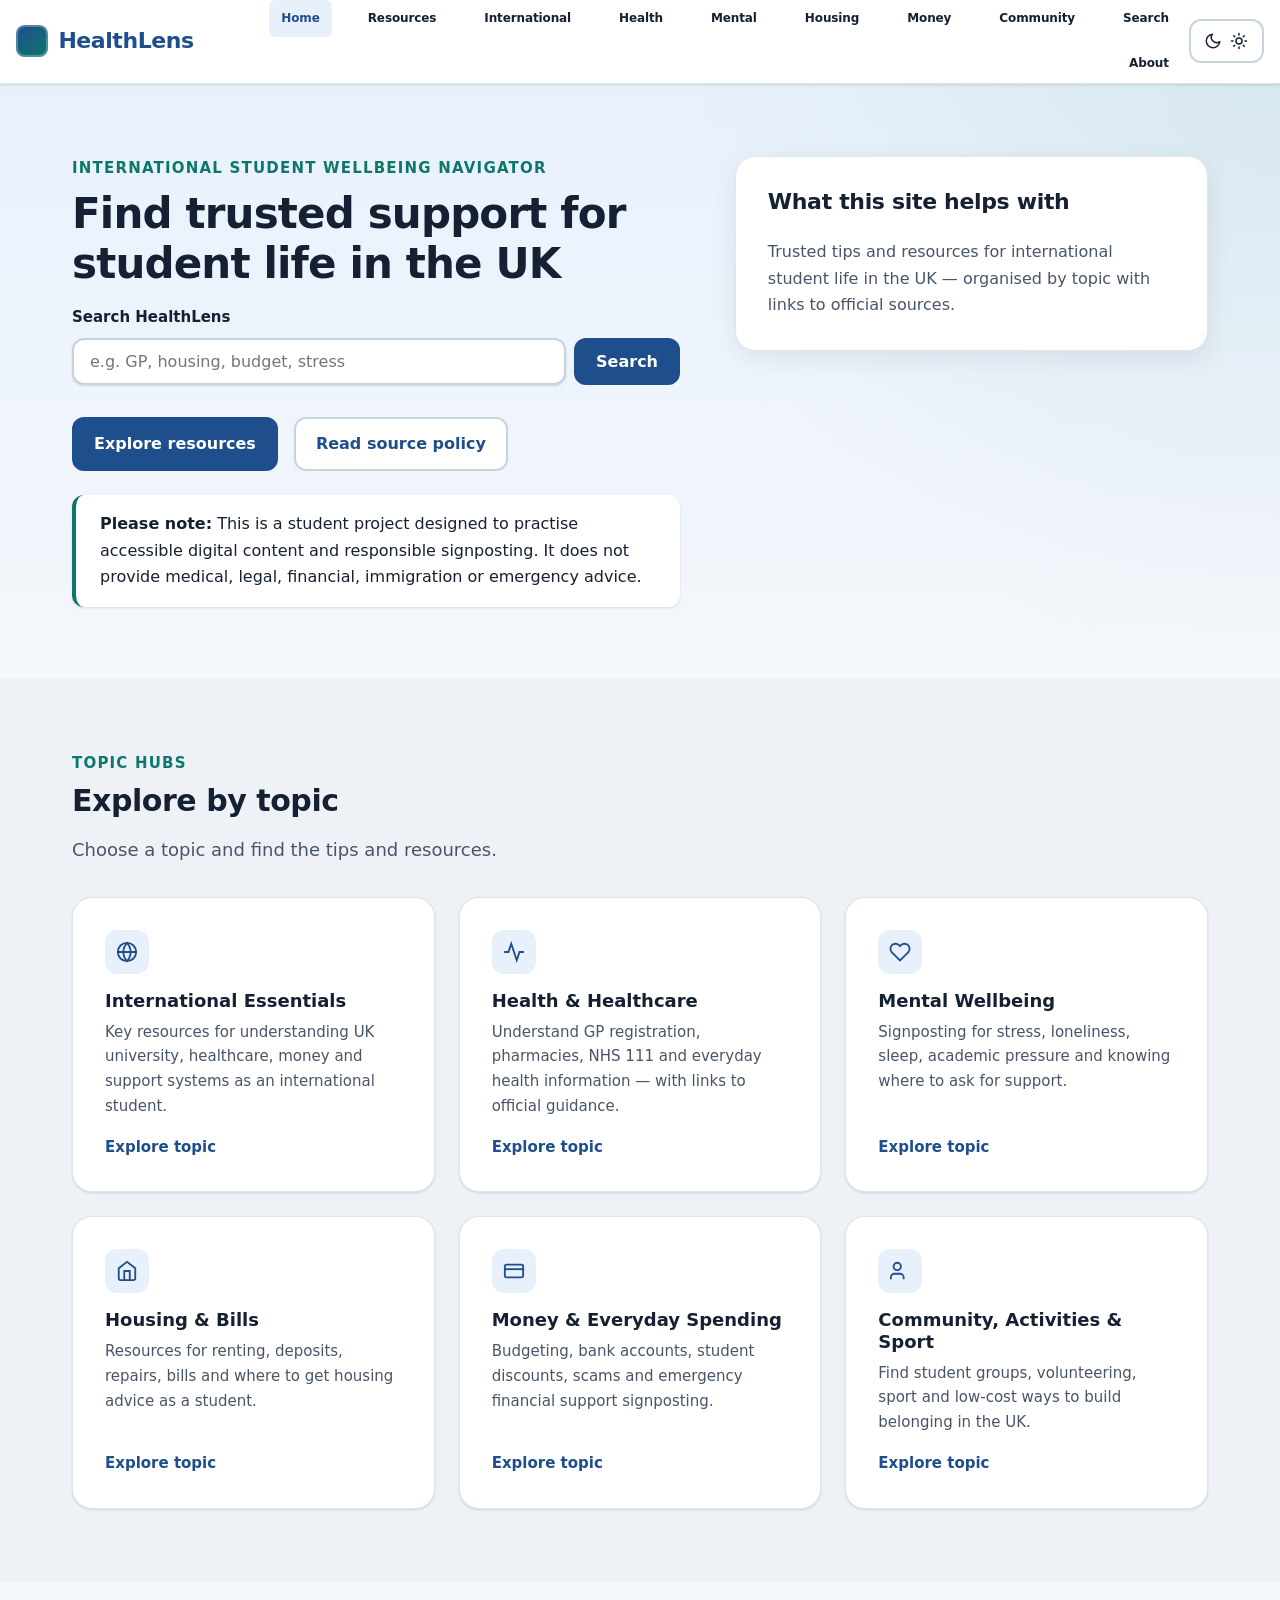
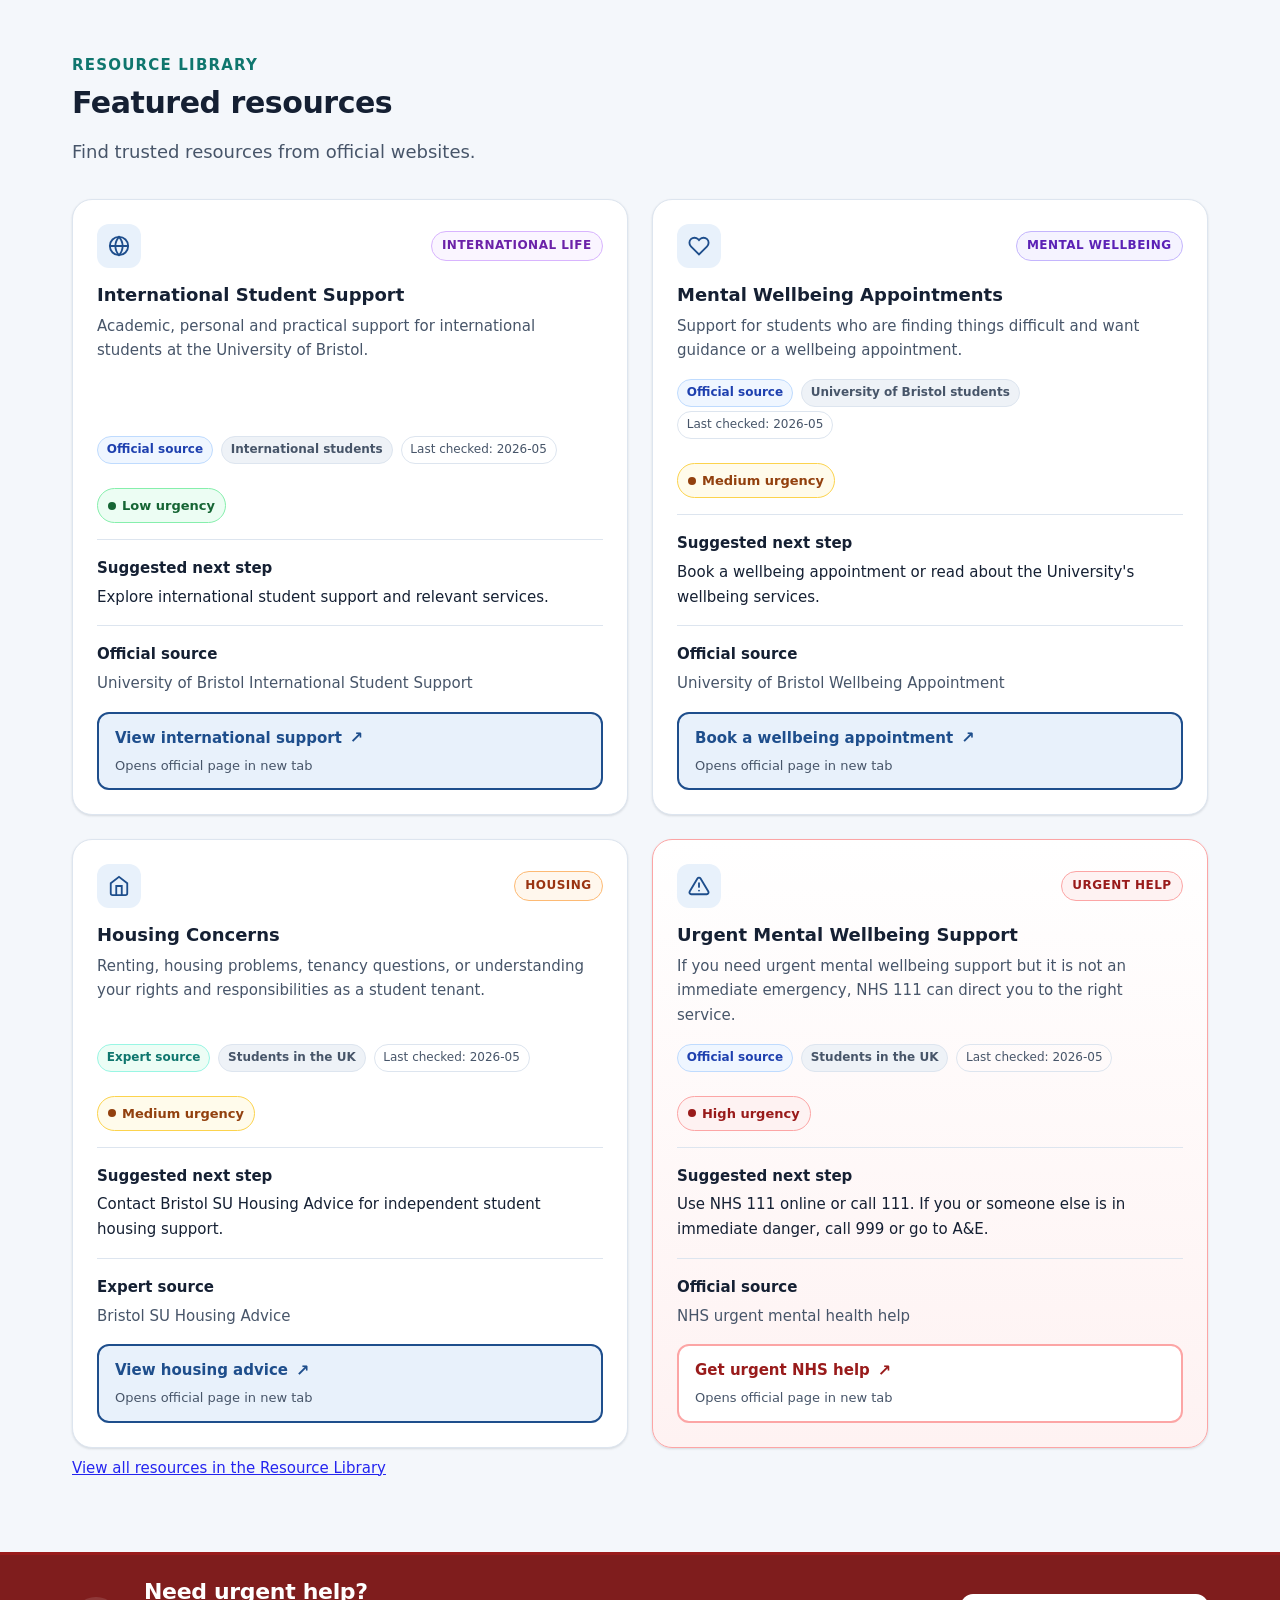
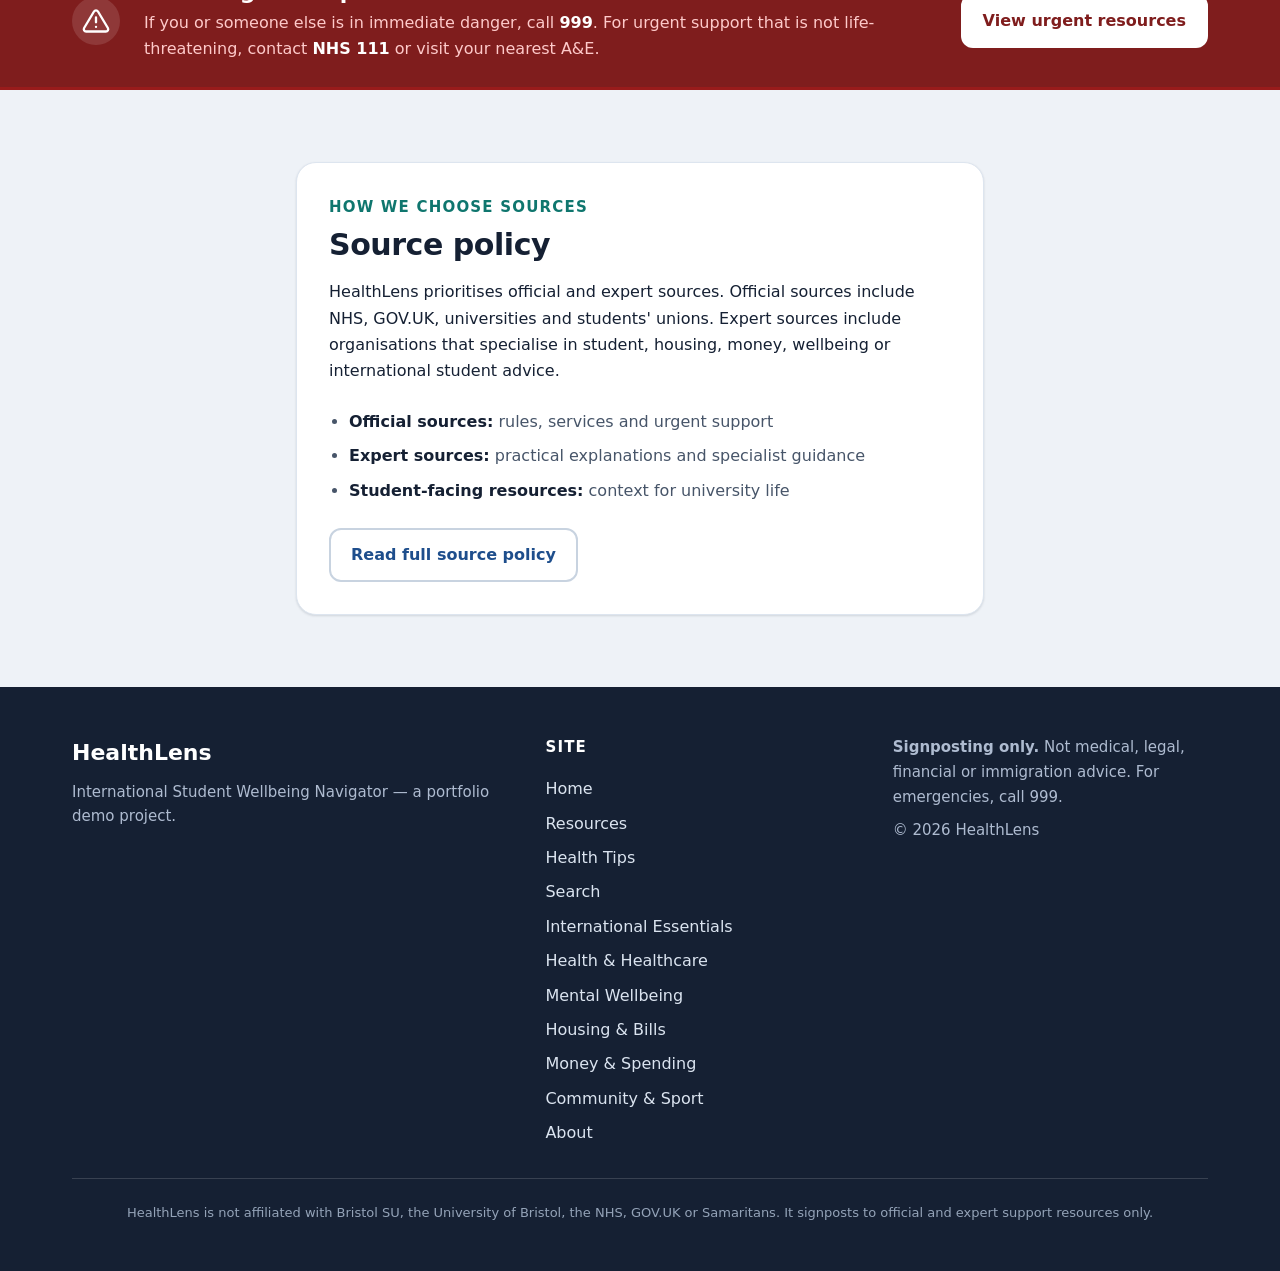
==== commit 825cdf64: "v1.0 add search bar" ====
--- a/index.html
+++ b/index.html
@@ -44,6 +44,7 @@
           <li><a href="./housing-bills.html" title="Housing and Bills">Housing</a></li>
           <li><a href="./money-spending.html" title="Money and Spending">Money</a></li>
           <li><a href="./community-activities-sport.html" title="Community, Activities and Sport">Community</a></li>
+          <li><a href="./search.html" title="Search HealthLens">Search</a></li>
           <li><a href="./about.html">About</a></li>
         </ul>
       </nav>
@@ -73,6 +74,13 @@
         <div class="hero-content">
           <p class="hero-eyebrow">International Student Wellbeing Navigator</p>
           <h1 id="hero-heading">Find trusted support for student life in the UK</h1>
+          <form class="hero-search-form" action="./search.html" method="get" role="search" aria-label="Search HealthLens">
+            <label for="home-search-input">Search HealthLens</label>
+            <div class="hero-search-form__row">
+              <input type="search" id="home-search-input" name="q" autocomplete="off" placeholder="e.g. GP, housing, budget, stress">
+              <button type="submit" class="btn btn-primary">Search</button>
+            </div>
+          </form>
           <div class="hero-actions">
             <a class="btn btn-primary" href="./resources.html">Explore resources</a>
             <a class="btn btn-secondary" href="./about.html#source-policy">Read source policy</a>
@@ -195,6 +203,7 @@
           <li><a href="./index.html">Home</a></li>
           <li><a href="./resources.html">Resources</a></li>
           <li><a href="./guides.html">Health Tips</a></li>
+          <li><a href="./search.html">Search</a></li>
           <li><a href="./international-essentials.html">International Essentials</a></li>
           <li><a href="./health-healthcare.html">Health &amp; Healthcare</a></li>
           <li><a href="./mental-wellbeing.html">Mental Wellbeing</a></li>
--- a/styles.css
+++ b/styles.css
@@ -668,6 +668,223 @@
   color: #0f172a;
 }
 
+.search-page .section {
+  padding-block: var(--space-2xl);
+}
+
+.search-form {
+  display: grid;
+  gap: var(--space-lg);
+  margin-bottom: var(--space-xl);
+  padding: var(--space-xl);
+  background: var(--color-surface);
+  border: 1px solid var(--color-border-light);
+  border-radius: var(--radius-xl);
+  box-shadow: var(--shadow-sm);
+}
+
+.search-form__row label {
+  display: block;
+  margin-bottom: var(--space-sm);
+  font-weight: 700;
+}
+
+.search-form__row input[type="search"] {
+  width: 100%;
+  min-height: 2.75rem;
+  padding: 0.75rem 1rem;
+  font-size: var(--font-size-base);
+  font-family: inherit;
+  color: var(--color-text);
+  background: var(--color-bg);
+  border: 2px solid var(--color-border);
+  border-radius: var(--radius-md);
+}
+
+.search-form__row input[type="search"]:focus {
+  outline: 3px solid var(--color-primary-light);
+  border-color: var(--color-primary);
+}
+
+.search-form__actions {
+  display: flex;
+  flex-wrap: wrap;
+  gap: var(--space-sm);
+}
+
+.search-controls {
+  display: grid;
+  gap: var(--space-lg);
+  margin-bottom: var(--space-lg);
+}
+
+.search-type-filters {
+  display: flex;
+  flex-wrap: wrap;
+  gap: var(--space-sm);
+}
+
+.search-type-btn {
+  min-height: 2.5rem;
+  padding: 0.5rem 0.85rem;
+  font-family: inherit;
+  font-size: var(--font-size-sm);
+  font-weight: 700;
+  color: var(--color-text);
+  background: var(--color-surface);
+  border: 2px solid var(--color-border);
+  border-radius: var(--radius-md);
+  cursor: pointer;
+}
+
+.search-type-btn:hover {
+  border-color: var(--color-primary);
+  color: var(--color-primary);
+}
+
+.search-type-btn.is-active,
+.search-type-btn[aria-pressed="true"] {
+  color: #fff;
+  background: var(--color-primary);
+  border-color: var(--color-primary);
+}
+
+.search-topic-filter label {
+  display: block;
+  margin-bottom: var(--space-sm);
+  font-weight: 700;
+}
+
+.search-topic-filter select {
+  width: 100%;
+  max-width: 28rem;
+  min-height: 2.75rem;
+  padding: 0.65rem 0.85rem;
+  font-size: var(--font-size-base);
+  font-family: inherit;
+  color: var(--color-text);
+  background: var(--color-surface);
+  border: 2px solid var(--color-border);
+  border-radius: var(--radius-md);
+}
+
+.search-status {
+  margin: 0 0 var(--space-lg);
+  font-weight: 600;
+  color: var(--color-text);
+}
+
+.search-results {
+  display: grid;
+  gap: var(--space-lg);
+  margin-bottom: var(--space-lg);
+}
+
+.search-result-card {
+  display: flex;
+  flex-direction: column;
+  gap: var(--space-md);
+  padding: var(--space-lg);
+  background: var(--color-surface);
+  border: 1px solid var(--color-border-light);
+  border-radius: var(--radius-lg);
+  box-shadow: var(--shadow-sm);
+}
+
+.search-result-card__title {
+  margin: 0;
+  font-size: var(--font-size-lg);
+  line-height: 1.35;
+}
+
+.search-result-card__summary {
+  margin: 0;
+  color: var(--color-text-muted);
+  line-height: 1.65;
+}
+
+.result-type-badge {
+  display: inline-block;
+  align-self: flex-start;
+  padding: 0.2rem 0.55rem;
+  font-size: 0.75rem;
+  font-weight: 700;
+  letter-spacing: 0.02em;
+  text-transform: uppercase;
+  border-radius: var(--radius-sm);
+}
+
+.result-type-badge--page {
+  color: var(--color-primary);
+  background: var(--color-primary-light);
+}
+
+.result-type-badge--resource {
+  color: #0f766e;
+  background: #ccfbf1;
+}
+
+.result-type-badge--guide {
+  color: #7c2d12;
+  background: #ffedd5;
+}
+
+.search-meta {
+  display: flex;
+  flex-wrap: wrap;
+  gap: var(--space-xs) var(--space-md);
+  font-size: var(--font-size-sm);
+  color: var(--color-text-muted);
+}
+
+.search-meta__item strong {
+  color: var(--color-text);
+}
+
+.search-result-card__link {
+  align-self: flex-start;
+  font-weight: 700;
+  color: var(--color-primary);
+  text-decoration: underline;
+  text-underline-offset: 0.15em;
+}
+
+.search-result-card__link:hover {
+  color: var(--color-accent);
+}
+
+.search-empty-state,
+.search-loading,
+.search-limit-note {
+  margin: 0;
+  padding: var(--space-lg);
+  color: var(--color-text-muted);
+  background: var(--color-bg-alt);
+  border: 1px dashed var(--color-border);
+  border-radius: var(--radius-md);
+}
+
+.search-cta {
+  margin-top: var(--space-md);
+}
+
+html[data-theme="dark"] .search-type-btn.is-active,
+html[data-theme="dark"] .search-type-btn[aria-pressed="true"] {
+  background: var(--color-accent);
+  border-color: var(--color-accent);
+  color: #0f172a;
+}
+
+html[data-theme="dark"] .result-type-badge--resource {
+  color: #99f6e4;
+  background: rgba(15, 118, 110, 0.25);
+}
+
+html[data-theme="dark"] .result-type-badge--guide {
+  color: #fdba74;
+  background: rgba(124, 45, 18, 0.25);
+}
+
 .related-topics {
   display: grid;
   grid-template-columns: repeat(3, minmax(0, 1fr));
@@ -876,6 +1093,49 @@
   background: #fef2f2;
 }
 
+/* Hero search */
+.hero-search-form {
+  margin-bottom: var(--space-lg);
+  max-width: 38rem;
+}
+
+.hero-search-form label {
+  display: block;
+  margin-bottom: var(--space-sm);
+  font-size: var(--font-size-sm);
+  font-weight: 700;
+  color: var(--color-text);
+}
+
+.hero-search-form__row {
+  display: flex;
+  flex-wrap: wrap;
+  gap: var(--space-sm);
+  align-items: stretch;
+}
+
+.hero-search-form__row input[type="search"] {
+  flex: 1 1 14rem;
+  min-height: 2.75rem;
+  padding: 0.75rem 1rem;
+  font-size: var(--font-size-base);
+  font-family: inherit;
+  color: var(--color-text);
+  background: var(--color-surface);
+  border: 2px solid var(--color-border);
+  border-radius: var(--radius-md);
+  box-shadow: var(--shadow-sm);
+}
+
+.hero-search-form__row input[type="search"]:focus {
+  outline: 3px solid var(--color-primary-light);
+  border-color: var(--color-primary);
+}
+
+.hero-search-form__row .btn {
+  flex-shrink: 0;
+}
+
 /* Hero */
 .hero {
   padding-block: var(--space-3xl);
@@ -2050,6 +2310,7 @@
   .topic-cards-grid,
   .featured-resources-grid,
   .guide-grid,
+  .search-results,
   .quick-links-grid,
   .related-topics,
   .accessibility-list {
@@ -2410,6 +2671,9 @@
   .resource-load-error,
   .guide-loading,
   .guide-filters,
+  .search-form__actions,
+  .search-type-filters,
+  .search-topic-filter,
   .care-options-loading,
   #care-options-error,
   .btn-crisis,
@@ -2513,6 +2777,7 @@
   .resource-card,
   .care-option-card,
   .guide-card,
+  .search-result-card,
   .tip-card {
     break-inside: avoid;
     page-break-inside: avoid;
@@ -2532,6 +2797,7 @@
   .resource-card__link[href^="http"]::after,
   .care-option-card__link[href^="http"]::after,
   .guide-sources a[href^="http"]::after,
+  .search-result-card__link[href^="http"]::after,
   .pharmacy-first-link[href^="http"]::after {
     content: " (" attr(href) ")";
     font-size: 9pt;
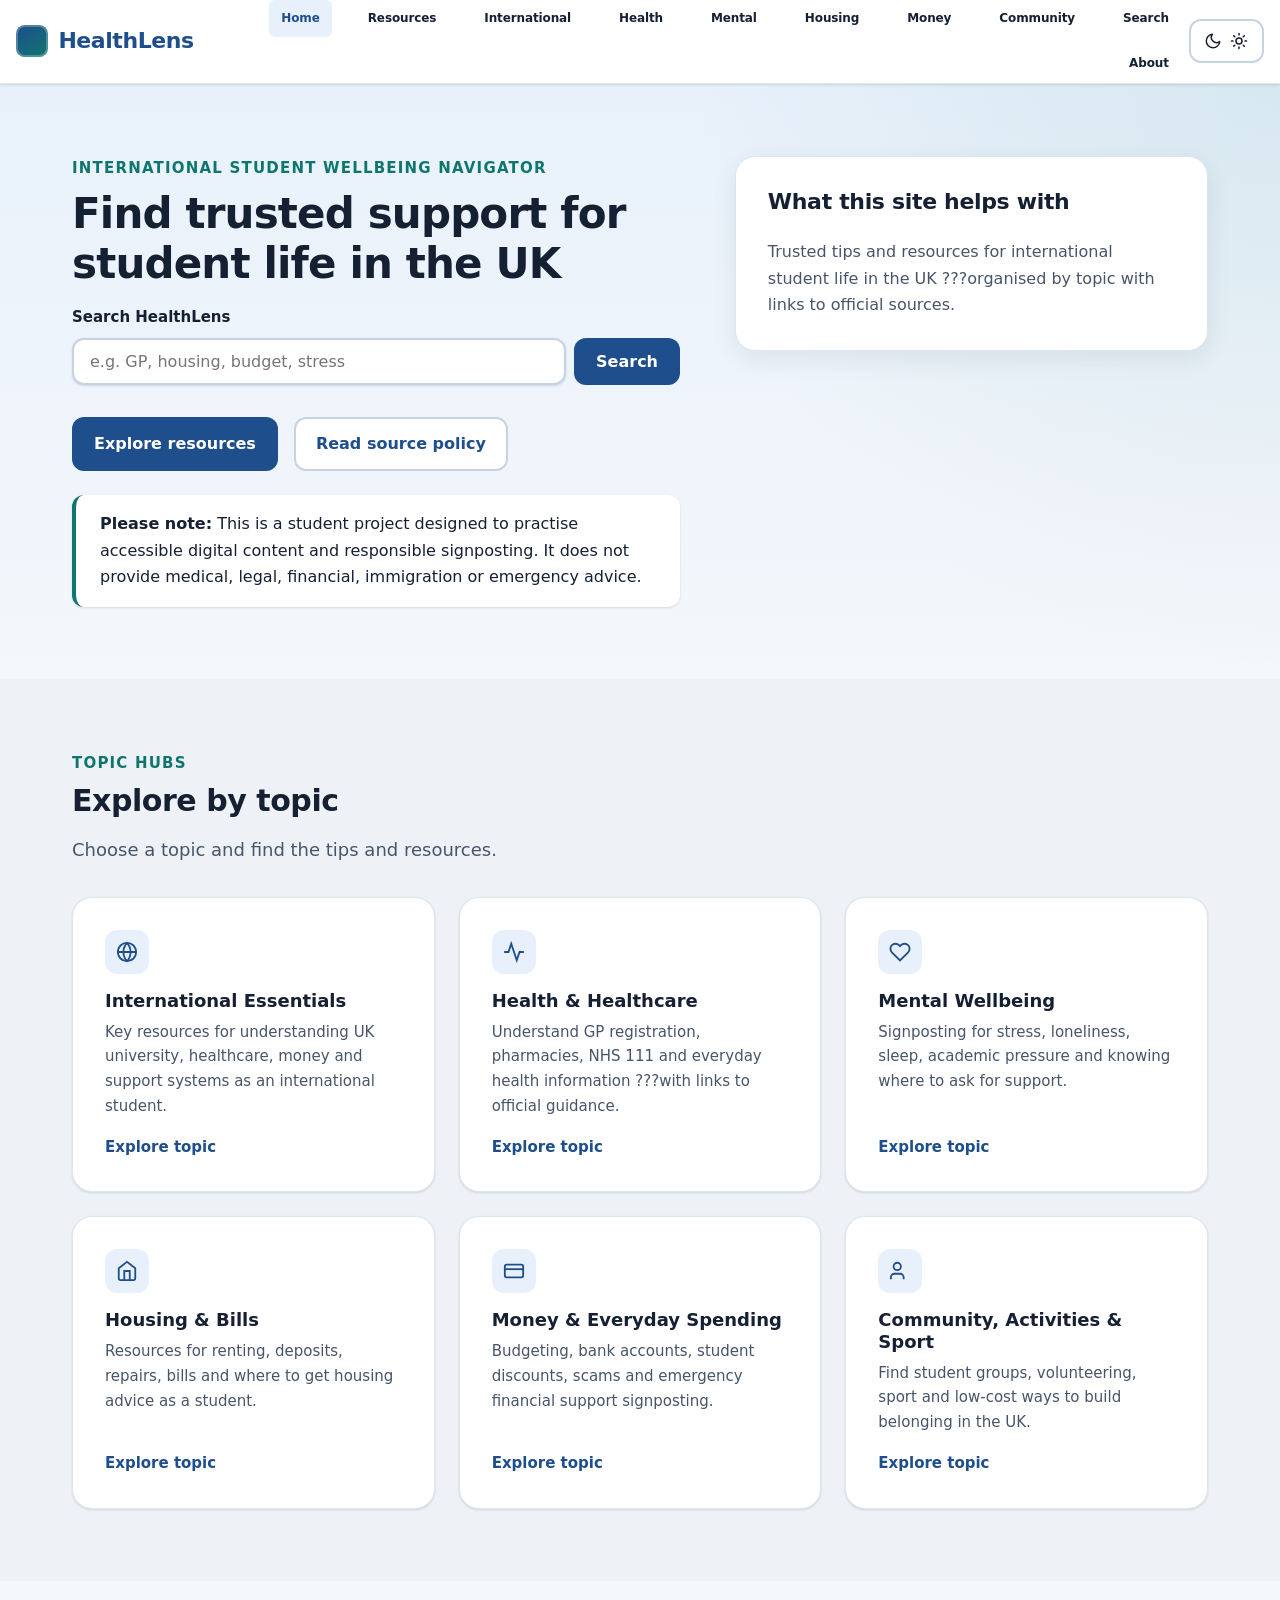
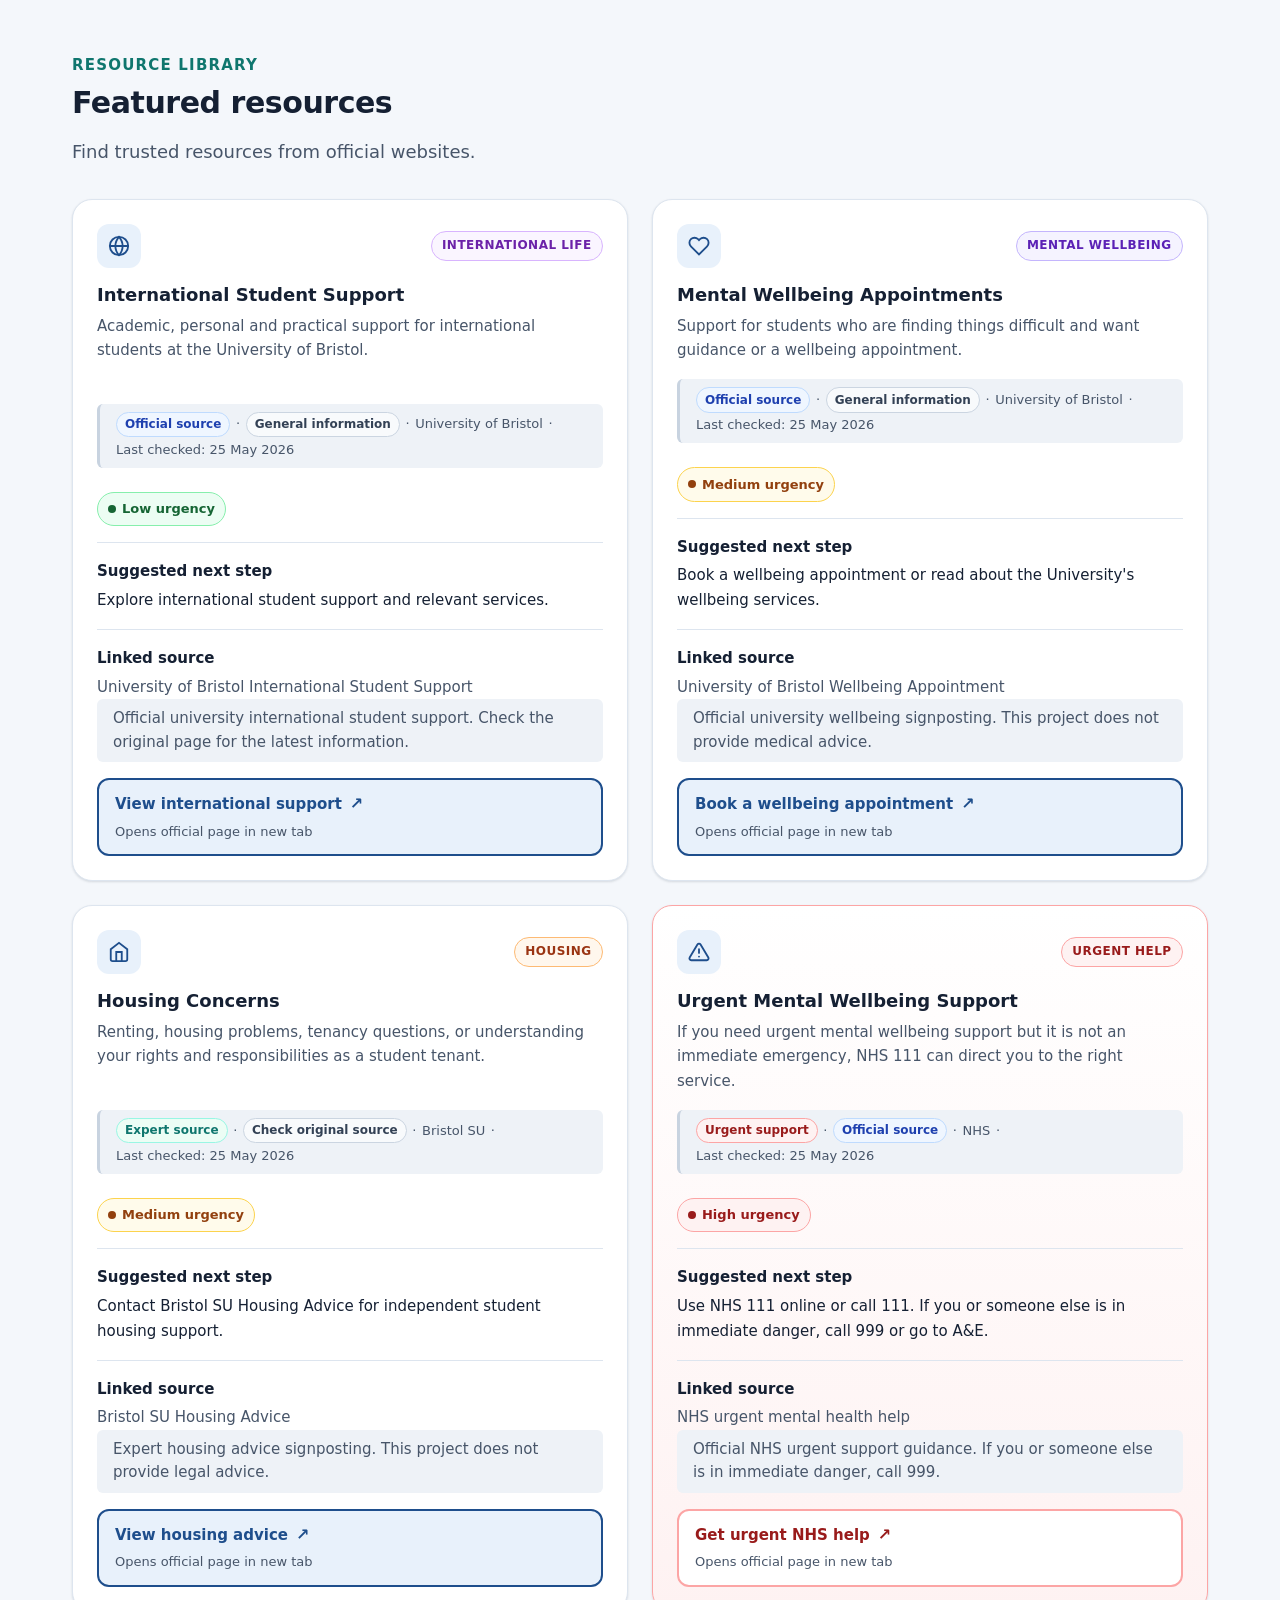
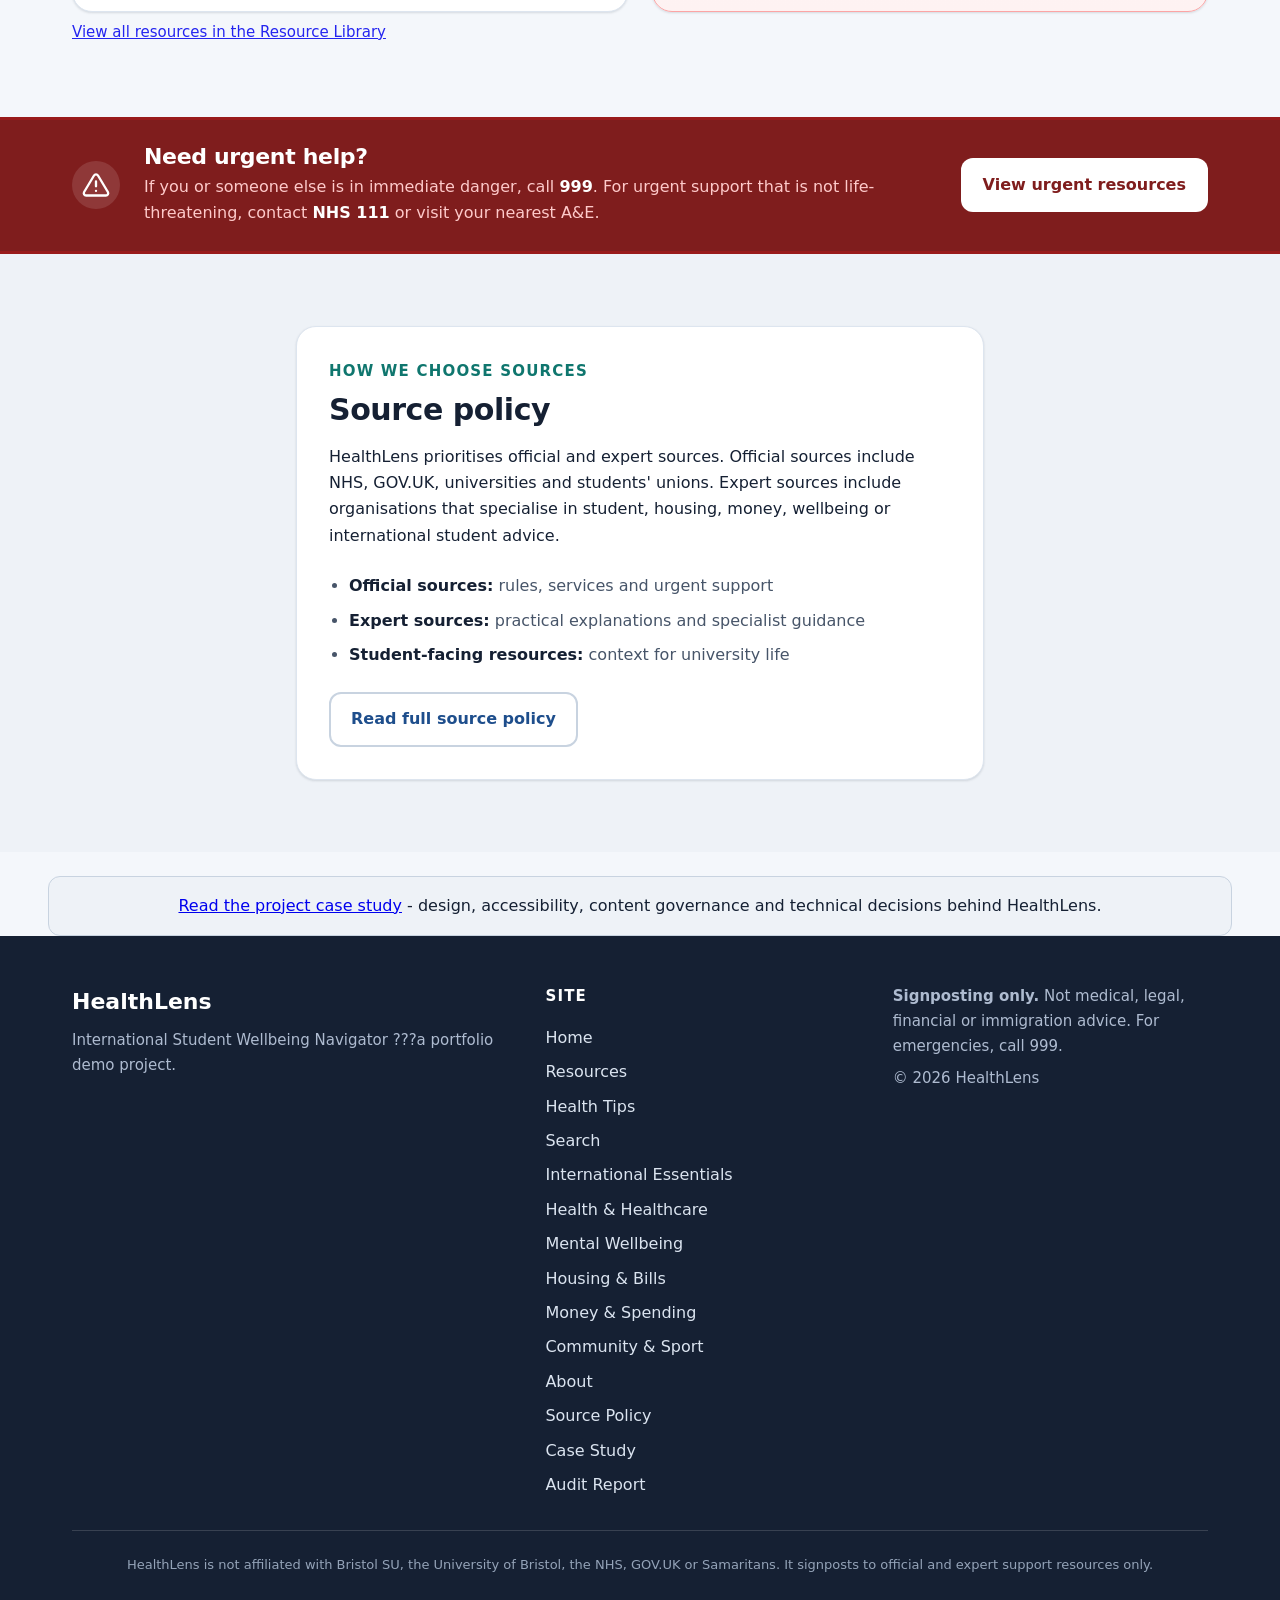
==== commit 6894a752: "v1.1 add accessibility check" ====
--- a/index.html
+++ b/index.html
@@ -4,7 +4,7 @@
   <meta charset="UTF-8">
   <meta name="viewport" content="width=device-width, initial-scale=1.0">
   <meta name="description" content="HealthLens helps international students in the UK navigate official and expert resources for studying, wellbeing, healthcare, housing, money, community and everyday life.">
-  <title>HealthLens — International Student Wellbeing Navigator</title>
+  <title>HealthLens - International Student Wellbeing Navigator</title>
   <link rel="icon" href="./assets/favicon.svg" type="image/svg+xml">
   <link rel="stylesheet" href="./styles.css">
   <script>
@@ -93,7 +93,7 @@
 
         <aside class="hero-panel" aria-labelledby="what-helps-heading">
           <h2 id="what-helps-heading" class="hero-panel__title">What this site helps with</h2>
-          <p class="hero-panel__summary">Trusted tips and resources for international student life in the UK — organised by topic with links to official sources.</p>
+          <p class="hero-panel__summary">Trusted tips and resources for international student life in the UK ???organised by topic with links to official sources.</p>
         </aside>
       </div>
     </section>
@@ -116,7 +116,7 @@
           <li class="topic-card">
             <span class="topic-card__icon" aria-hidden="true"><svg width="22" height="22" viewBox="0 0 24 24" fill="none"><path d="M22 12h-4l-3 9L9 3l-3 9H2" stroke="currentColor" stroke-width="2" stroke-linecap="round"/></svg></span>
             <h3>Health &amp; Healthcare</h3>
-            <p>Understand GP registration, pharmacies, NHS 111 and everyday health information — with links to official guidance.</p>
+            <p>Understand GP registration, pharmacies, NHS 111 and everyday health information ???with links to official guidance.</p>
             <a class="topic-card__link" href="./health-healthcare.html">Explore topic</a>
           </li>
           <li class="topic-card">
@@ -189,13 +189,18 @@
         </div>
       </div>
     </section>
+
+    <section class="home-case-study-cta container" aria-labelledby="case-study-cta-heading">
+      <h2 id="case-study-cta-heading" class="visually-hidden">Project documentation</h2>
+      <p><a href="./case-study.html">Read the project case study</a> - design, accessibility, content governance and technical decisions behind HealthLens.</p>
+    </section>
   </main>
 
   <footer class="site-footer">
     <div class="container footer-grid">
       <div class="footer-brand">
         <p class="footer-logo">HealthLens</p>
-        <p class="footer-tagline">International Student Wellbeing Navigator — a portfolio demo project.</p>
+        <p class="footer-tagline">International Student Wellbeing Navigator ???a portfolio demo project.</p>
       </div>
       <nav class="footer-nav" aria-label="Footer navigation">
         <p class="footer-nav__title">Site</p>
@@ -211,6 +216,9 @@
           <li><a href="./money-spending.html">Money &amp; Spending</a></li>
           <li><a href="./community-activities-sport.html">Community &amp; Sport</a></li>
           <li><a href="./about.html">About</a></li>
+          <li><a href="./about.html#source-policy">Source Policy</a></li>
+          <li><a href="./case-study.html">Case Study</a></li>
+          <li><a href="./audit-report.html">Audit Report</a></li>
         </ul>
       </nav>
       <div class="footer-meta">
--- a/styles.css
+++ b/styles.css
@@ -1476,6 +1476,182 @@
   border-color: #d8b4fe;
 }
 
+.source-meta {
+  display: flex;
+  flex-wrap: wrap;
+  align-items: center;
+  gap: 0.15rem 0.35rem;
+  margin: 0 0 var(--space-sm);
+  font-size: 0.8125rem;
+  line-height: 1.55;
+  color: var(--color-text-muted);
+}
+
+.source-meta--compact {
+  padding: var(--space-sm) var(--space-md);
+  background: var(--color-bg-alt);
+  border-left: 3px solid var(--color-border);
+  border-radius: var(--radius-sm);
+}
+
+.source-meta__item,
+.last-checked {
+  display: inline;
+}
+
+.source-meta__sep {
+  color: var(--color-text-muted);
+}
+
+.source-label {
+  display: inline-flex;
+  align-items: center;
+  padding: 0.15rem 0.5rem;
+  font-size: 0.75rem;
+  font-weight: 700;
+  border-radius: 999px;
+  border: 1px solid transparent;
+}
+
+.source-label--official {
+  color: #1e40af;
+  background: #eff6ff;
+  border-color: #bfdbfe;
+}
+
+.source-label--expert {
+  color: #0f766e;
+  background: #ecfdf5;
+  border-color: #99f6e4;
+}
+
+.source-label--student {
+  color: #6b21a8;
+  background: #faf5ff;
+  border-color: #d8b4fe;
+}
+
+.source-label--commercial {
+  color: #92400e;
+  background: #fffbeb;
+  border-color: #fcd34d;
+}
+
+.source-label--project,
+.source-label--site {
+  color: #334155;
+  background: #f1f5f9;
+  border-color: #cbd5e1;
+}
+
+.risk-label {
+  display: inline-flex;
+  align-items: center;
+  padding: 0.15rem 0.5rem;
+  font-size: 0.75rem;
+  font-weight: 700;
+  color: #334155;
+  background: #f8fafc;
+  border: 1px solid #cbd5e1;
+  border-radius: 999px;
+}
+
+.risk-label--urgent {
+  color: #991b1b;
+  background: #fef2f2;
+  border-color: #fca5a5;
+}
+
+.resource-card__source-note,
+.guide-card__source-note {
+  margin: 0;
+  padding: var(--space-sm) var(--space-md);
+  font-size: var(--font-size-sm);
+  line-height: 1.55;
+  color: var(--color-text-muted);
+  background: var(--color-bg-alt);
+  border-radius: var(--radius-sm);
+}
+
+.search-meta__topic {
+  margin: 0 0 var(--space-xs);
+  font-size: var(--font-size-sm);
+  color: var(--color-text-muted);
+}
+
+.source-legend {
+  margin-bottom: var(--space-lg);
+  padding: var(--space-md) var(--space-lg);
+  background: var(--color-bg-alt);
+  border: 1px solid var(--color-border-light);
+  border-radius: var(--radius-md);
+}
+
+.source-legend summary {
+  font-weight: 700;
+  cursor: pointer;
+}
+
+.source-legend summary:focus-visible {
+  outline: 3px solid var(--color-primary-light);
+  outline-offset: 2px;
+}
+
+.source-legend__intro {
+  margin: var(--space-sm) 0 var(--space-md);
+  font-size: var(--font-size-sm);
+  color: var(--color-text-muted);
+}
+
+.source-legend__list {
+  margin: 0;
+  padding-left: 1.25rem;
+  font-size: var(--font-size-sm);
+  line-height: 1.65;
+}
+
+html[data-theme="dark"] .source-label--official {
+  color: #93c5fd;
+  background: rgba(30, 64, 175, 0.2);
+  border-color: rgba(147, 197, 253, 0.35);
+}
+
+html[data-theme="dark"] .source-label--expert {
+  color: #5eead4;
+  background: rgba(15, 118, 110, 0.2);
+  border-color: rgba(94, 234, 212, 0.35);
+}
+
+html[data-theme="dark"] .source-label--student {
+  color: #d8b4fe;
+  background: rgba(107, 33, 168, 0.2);
+  border-color: rgba(216, 180, 254, 0.35);
+}
+
+html[data-theme="dark"] .source-label--commercial {
+  color: #fcd34d;
+  background: rgba(146, 64, 14, 0.2);
+  border-color: rgba(252, 211, 77, 0.35);
+}
+
+html[data-theme="dark"] .source-label--project,
+html[data-theme="dark"] .source-label--site {
+  color: #cbd5e1;
+  background: rgba(51, 65, 85, 0.35);
+  border-color: rgba(203, 213, 225, 0.25);
+}
+
+html[data-theme="dark"] .risk-label--urgent {
+  color: #fca5a5;
+  background: rgba(153, 27, 27, 0.25);
+  border-color: rgba(252, 165, 165, 0.35);
+}
+
+html[data-theme="dark"] .source-meta--compact {
+  background: rgba(255, 255, 255, 0.04);
+  border-left-color: var(--color-border);
+}
+
 .audience-label {
   color: var(--color-text-muted);
   background: var(--color-bg-alt);
@@ -1948,6 +2124,27 @@
   background: var(--color-bg-alt);
   border-left: 4px solid var(--color-primary);
   border-radius: var(--radius-md);
+}
+
+.source-policy-definitions {
+  margin: var(--space-md) 0 var(--space-lg);
+}
+
+.source-policy-definitions dt {
+  margin-top: var(--space-md);
+  font-weight: 700;
+}
+
+.source-policy-definitions dd {
+  margin: var(--space-xs) 0 0;
+  color: var(--color-text-muted);
+  line-height: 1.65;
+}
+
+.source-policy h3 {
+  margin-top: var(--space-xl);
+  margin-bottom: var(--space-sm);
+  font-size: var(--font-size-lg);
 }
 
 /* Wellbeing tips */
@@ -2633,6 +2830,210 @@
 }
 
 /* --------------------------------------------------------------------------
+   Case study and audit report (V1.2)
+   -------------------------------------------------------------------------- */
+.case-study-page {
+  padding-bottom: var(--space-xl, 3rem);
+}
+
+.case-study-meta {
+  margin: 0 0 var(--space-lg, 2rem);
+  padding: var(--space-md, 1.25rem) var(--space-lg, 1.5rem);
+  background: var(--color-bg-alt);
+  border: 1px solid var(--color-border);
+  border-radius: var(--radius-md, 0.5rem);
+  font-size: 0.95rem;
+  line-height: 1.6;
+}
+
+.case-study-meta p:last-child {
+  margin-bottom: 0;
+}
+
+.case-study-section {
+  margin-bottom: var(--space-xl, 2.5rem);
+  max-width: 72ch;
+}
+
+.case-study-section h2 {
+  margin-top: 0;
+  margin-bottom: var(--space-md, 1rem);
+}
+
+.case-study-section h3 {
+  margin-top: var(--space-md, 1.25rem);
+  margin-bottom: var(--space-sm, 0.75rem);
+}
+
+.case-study-section ul,
+.case-study-section ol {
+  padding-left: 1.35rem;
+}
+
+.case-study-section li + li {
+  margin-top: 0.35rem;
+}
+
+.case-study-links {
+  margin-top: var(--space-lg, 2rem);
+  padding-top: var(--space-md, 1rem);
+  border-top: 1px solid var(--color-border);
+}
+
+.case-study-meta__title {
+  margin: 0 0 0.5rem;
+  font-size: 1rem;
+  font-weight: 600;
+}
+
+.schema-example,
+.case-study-code {
+  margin: var(--space-md, 1rem) 0;
+  padding: var(--space-md, 1rem) var(--space-lg, 1.25rem);
+  background: var(--color-bg-alt);
+  border: 1px solid var(--color-border);
+  border-radius: var(--radius-sm, 0.375rem);
+  font-family: ui-monospace, "Cascadia Code", "Segoe UI Mono", monospace;
+  font-size: 0.875rem;
+  line-height: 1.7;
+  overflow-x: auto;
+}
+
+.decision-grid,
+.decision-cards {
+  display: grid;
+  gap: var(--space-md, 1rem);
+  margin: var(--space-md, 1rem) 0 0;
+  list-style: none;
+  padding: 0;
+}
+
+@media (min-width: 640px) {
+  .decision-grid,
+  .decision-cards {
+    grid-template-columns: repeat(2, minmax(0, 1fr));
+  }
+}
+
+.decision-card {
+  padding: var(--space-md, 1rem) var(--space-lg, 1.25rem);
+  background: var(--color-bg-alt);
+  border: 1px solid var(--color-border);
+  border-radius: var(--radius-md, 0.5rem);
+}
+
+.decision-card h3 {
+  margin: 0 0 0.5rem;
+  font-size: 1rem;
+}
+
+.decision-card p {
+  margin: 0;
+  font-size: 0.9375rem;
+  line-height: 1.55;
+}
+
+.audit-table-wrap {
+  overflow-x: auto;
+  -webkit-overflow-scrolling: touch;
+  margin: var(--space-md, 1rem) 0;
+  border: 1px solid var(--color-border);
+  border-radius: var(--radius-md, 0.5rem);
+}
+
+.audit-table {
+  width: 100%;
+  min-width: 36rem;
+  border-collapse: collapse;
+  font-size: 0.875rem;
+  line-height: 1.45;
+}
+
+.audit-table th,
+.audit-table td {
+  padding: 0.65rem 0.75rem;
+  text-align: left;
+  vertical-align: top;
+  border-bottom: 1px solid var(--color-border);
+}
+
+.audit-table th {
+  background: var(--color-bg-alt);
+  font-weight: 600;
+}
+
+.audit-table tbody tr:last-child td {
+  border-bottom: 0;
+}
+
+.status-badge {
+  display: inline-block;
+  padding: 0.15rem 0.5rem;
+  border: 1px solid var(--color-border);
+  border-radius: var(--radius-sm, 0.25rem);
+  font-size: 0.75rem;
+  font-weight: 600;
+  line-height: 1.4;
+  white-space: nowrap;
+}
+
+.status-pass {
+  border-color: var(--color-primary, #0d6efd);
+  color: var(--color-text);
+}
+
+.status-pass::before {
+  content: "✓ ";
+}
+
+.status-review {
+  border-color: #b8860b;
+  color: var(--color-text);
+}
+
+.status-review::before {
+  content: "! ";
+}
+
+.status-fixed {
+  border-color: #2e7d32;
+  color: var(--color-text);
+}
+
+.status-fixed::before {
+  content: "✓ ";
+}
+
+.status-not-tested {
+  border-style: dashed;
+  color: var(--color-text-muted, #555);
+}
+
+.status-not-tested::before {
+  content: "○ ";
+}
+
+html[data-theme="dark"] .case-study-meta,
+html[data-theme="dark"] .schema-example,
+html[data-theme="dark"] .decision-card,
+html[data-theme="dark"] .audit-table th {
+  background: var(--color-bg-alt);
+}
+
+.home-case-study-cta {
+  margin-top: var(--space-lg, 2rem);
+  padding: var(--space-md, 1rem) var(--space-lg, 1.5rem);
+  background: var(--color-bg-alt);
+  border: 1px solid var(--color-border);
+  border-radius: var(--radius-md, 0.5rem);
+  text-align: center;
+}
+
+.home-case-study-cta p {
+  margin: 0;
+}
+
+/* --------------------------------------------------------------------------
    Print stylesheet — offline reference for support signposting
    -------------------------------------------------------------------------- */
 @page {
@@ -2806,10 +3207,18 @@
   }
 
   .category-pill,
-  .urgency-badge {
+  .urgency-badge,
+  .source-label,
+  .risk-label {
     border: 1pt solid #000 !important;
     color: #000 !important;
     background: #fff !important;
+  }
+
+  .source-meta,
+  .source-meta--compact,
+  .last-checked {
+    color: #000 !important;
   }
 
   .accordion-item {
@@ -2860,4 +3269,29 @@
   h3 {
     font-size: 12pt;
   }
-}
+
+  .case-study-meta,
+  .decision-card,
+  .audit-table-wrap {
+    border: 1pt solid #000 !important;
+    break-inside: avoid;
+  }
+
+  .audit-table-wrap {
+    overflow: visible !important;
+  }
+
+  .audit-table {
+    min-width: 0 !important;
+    font-size: 9pt;
+  }
+
+  .status-badge {
+    border: 1pt solid #000 !important;
+    color: #000 !important;
+  }
+
+  .home-case-study-cta {
+    border: 1pt solid #000 !important;
+  }
+}
